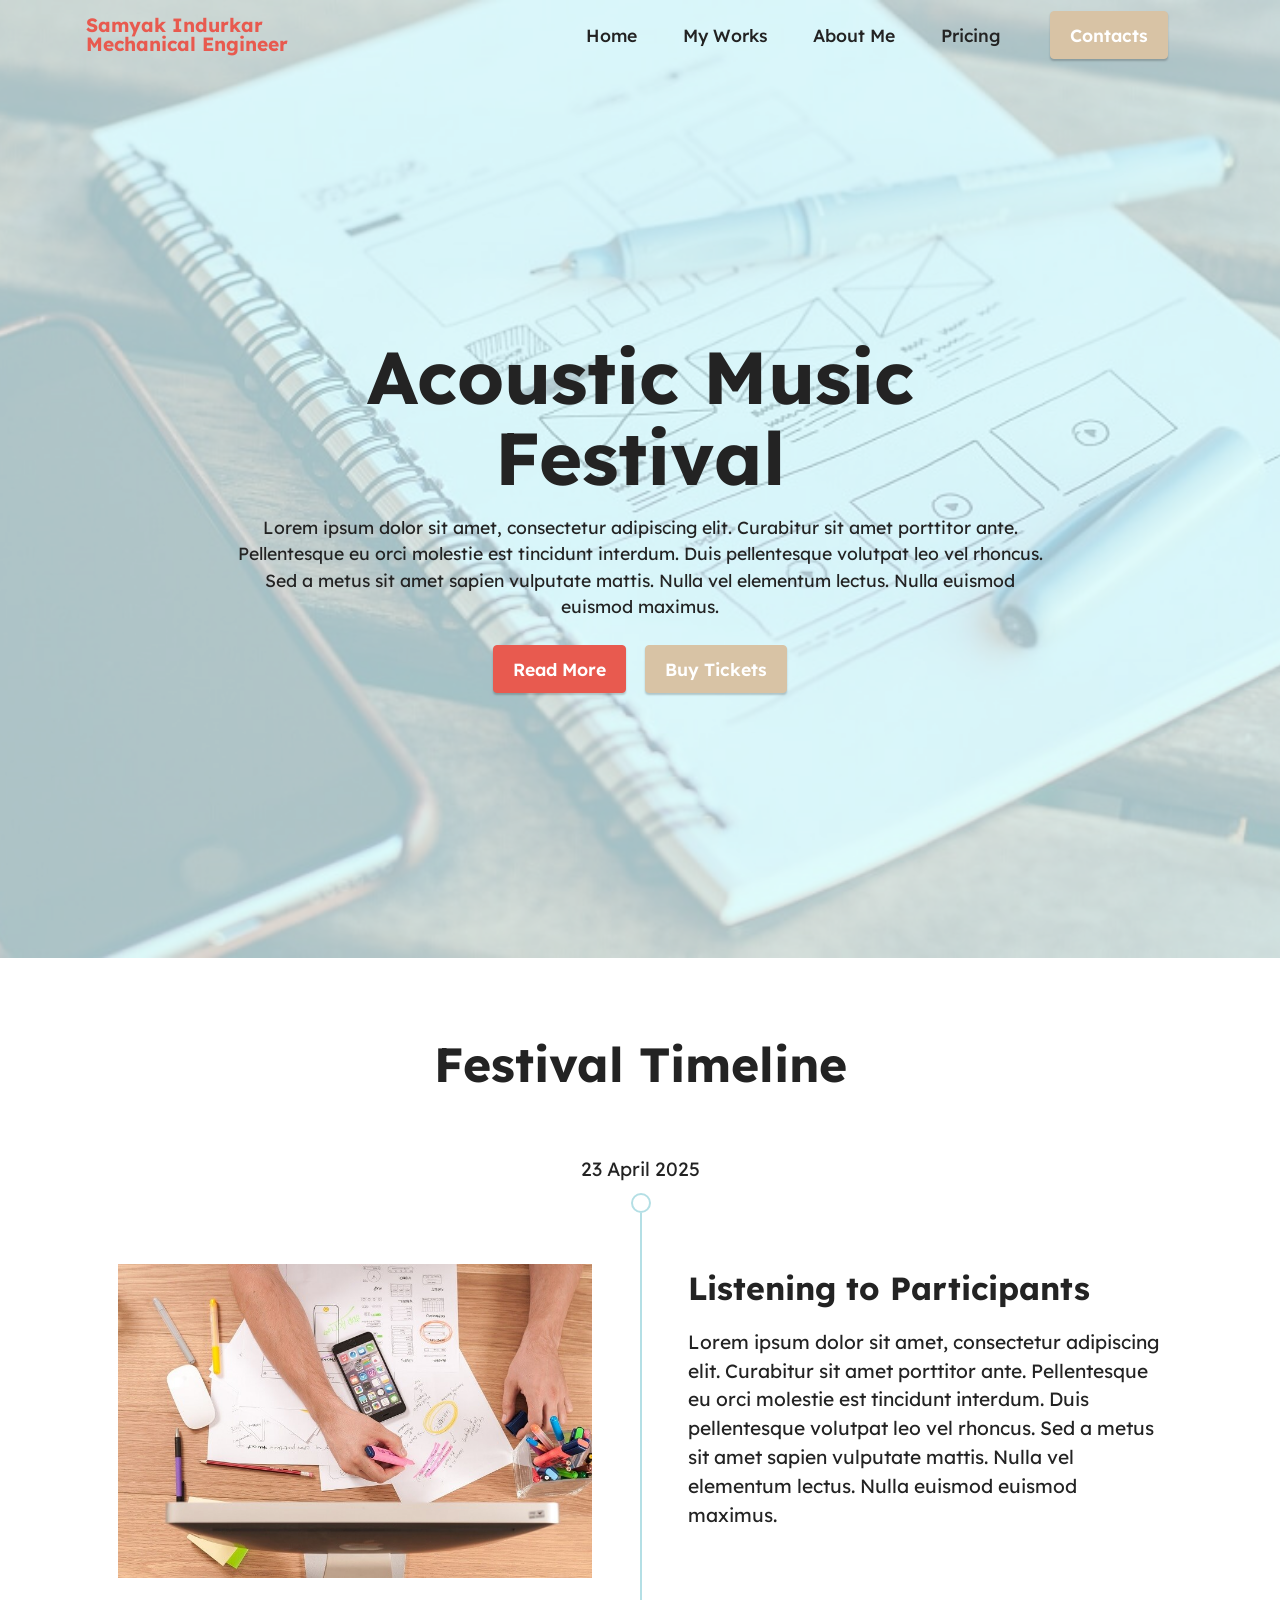
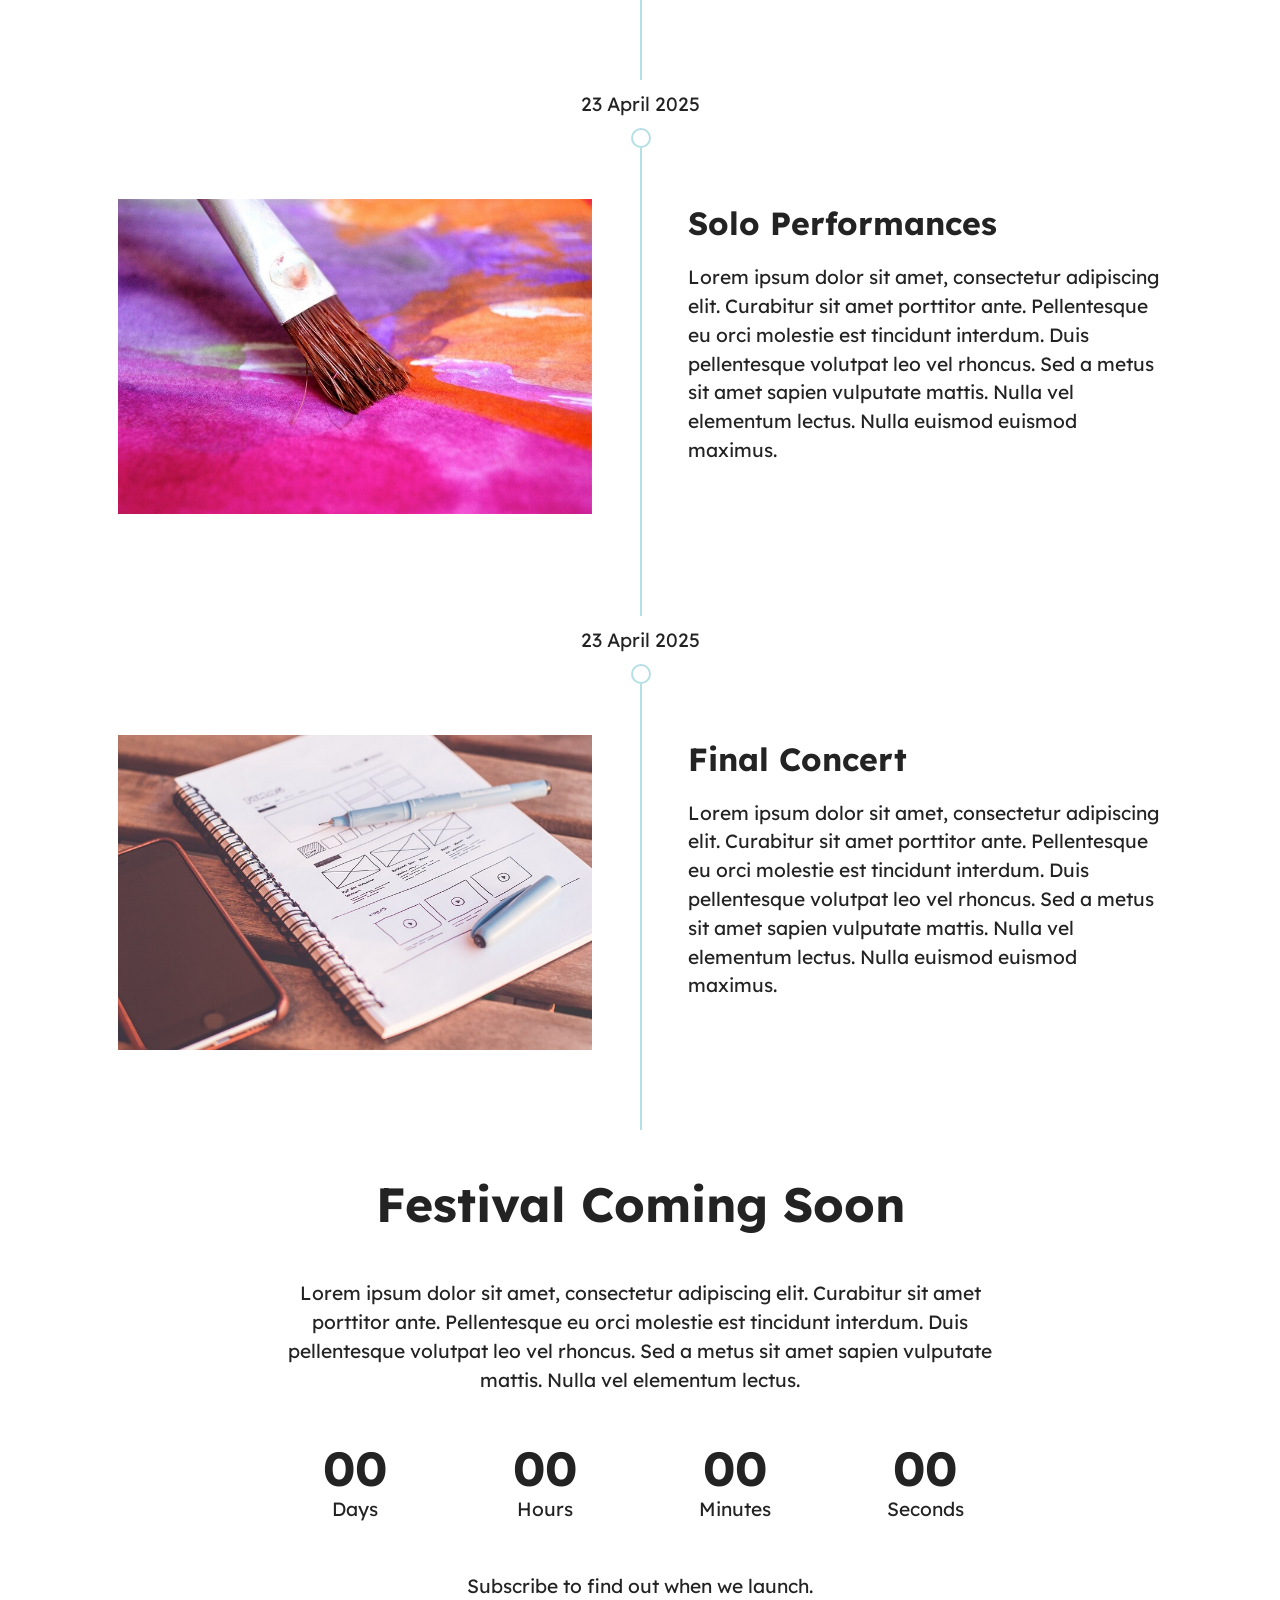
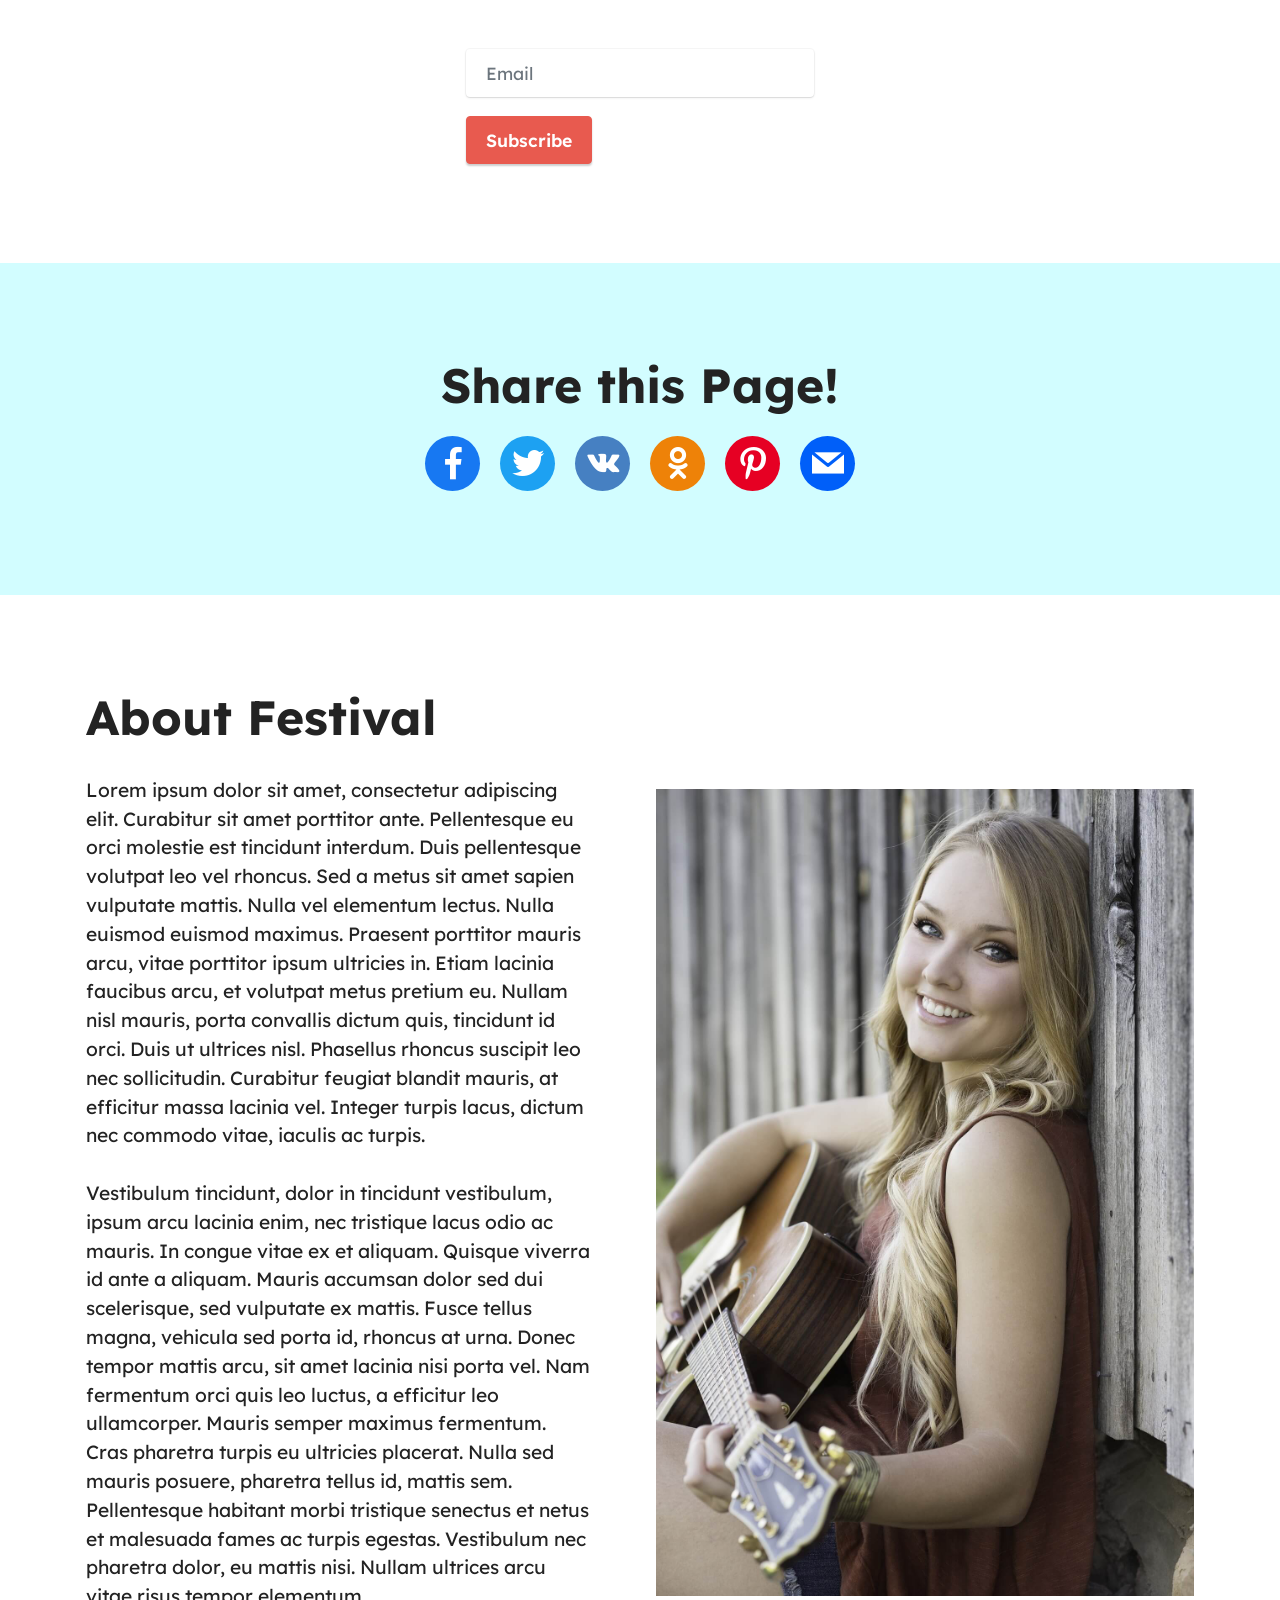
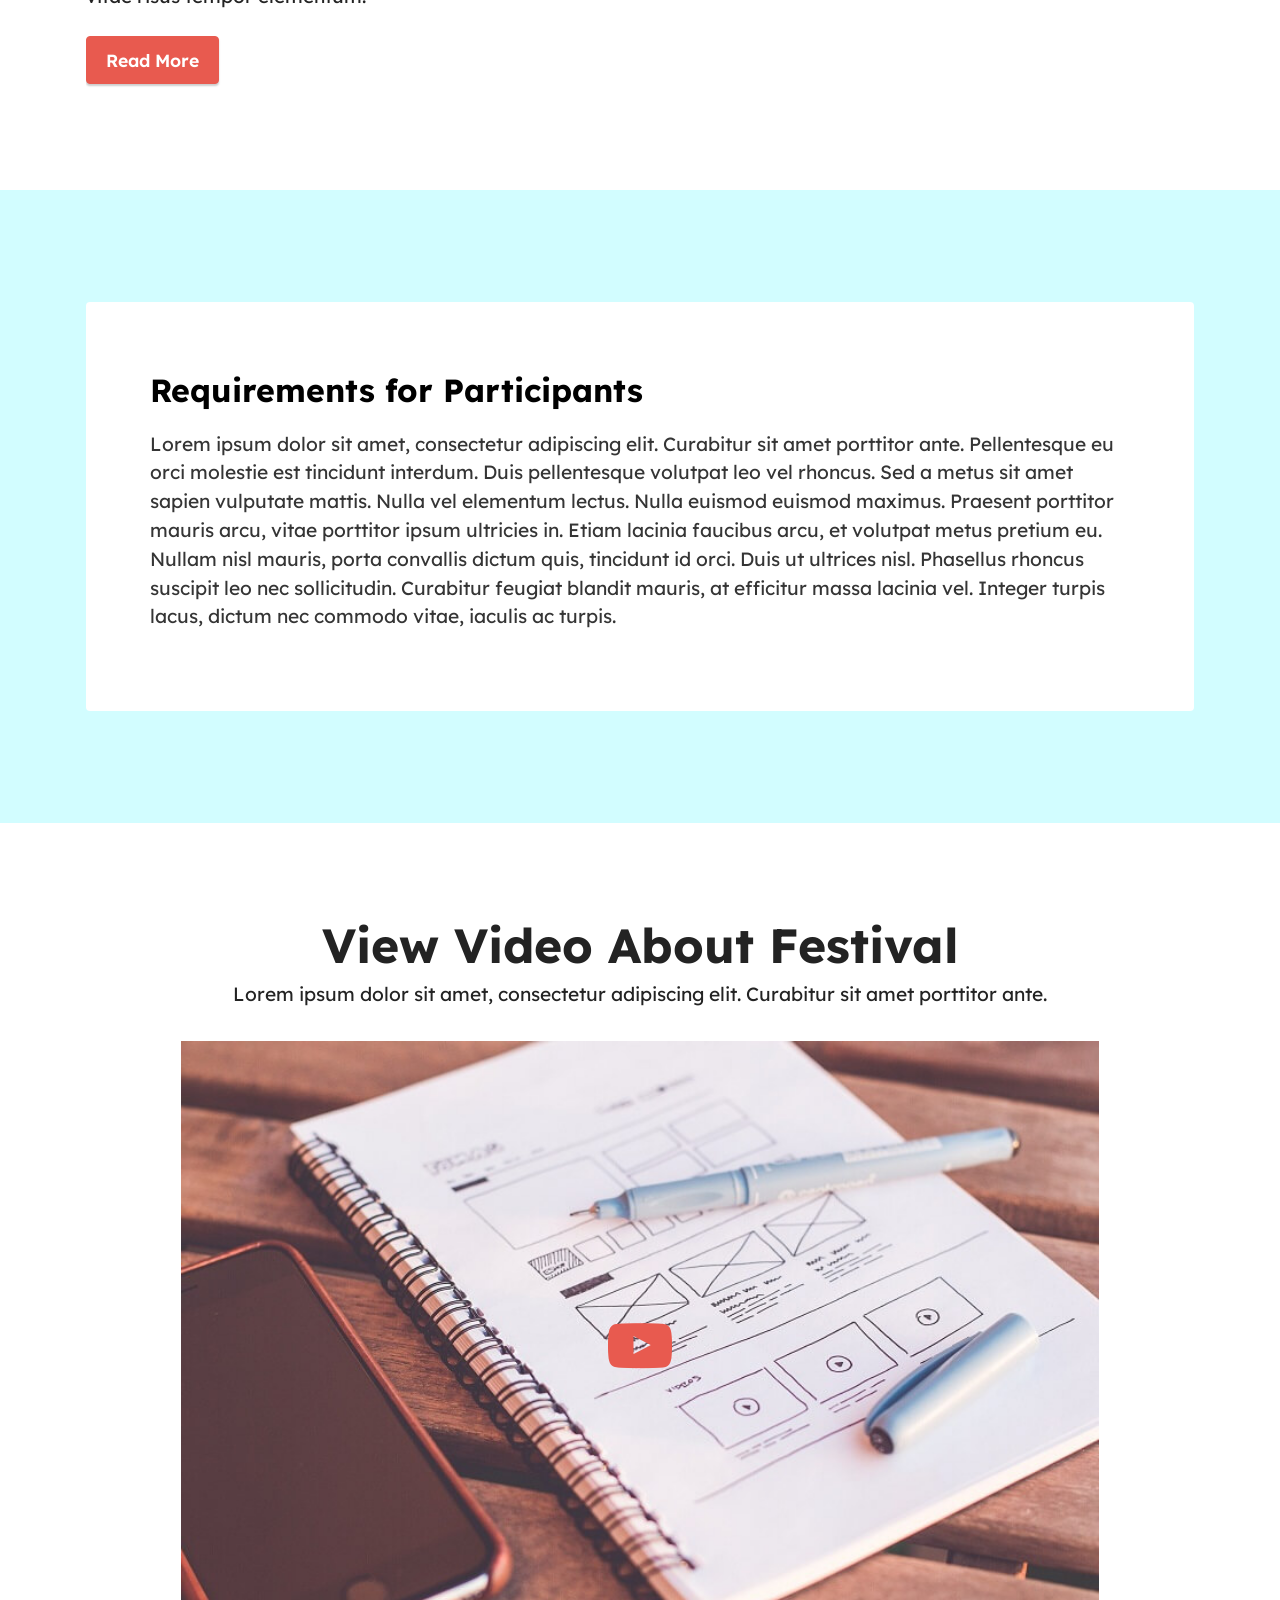
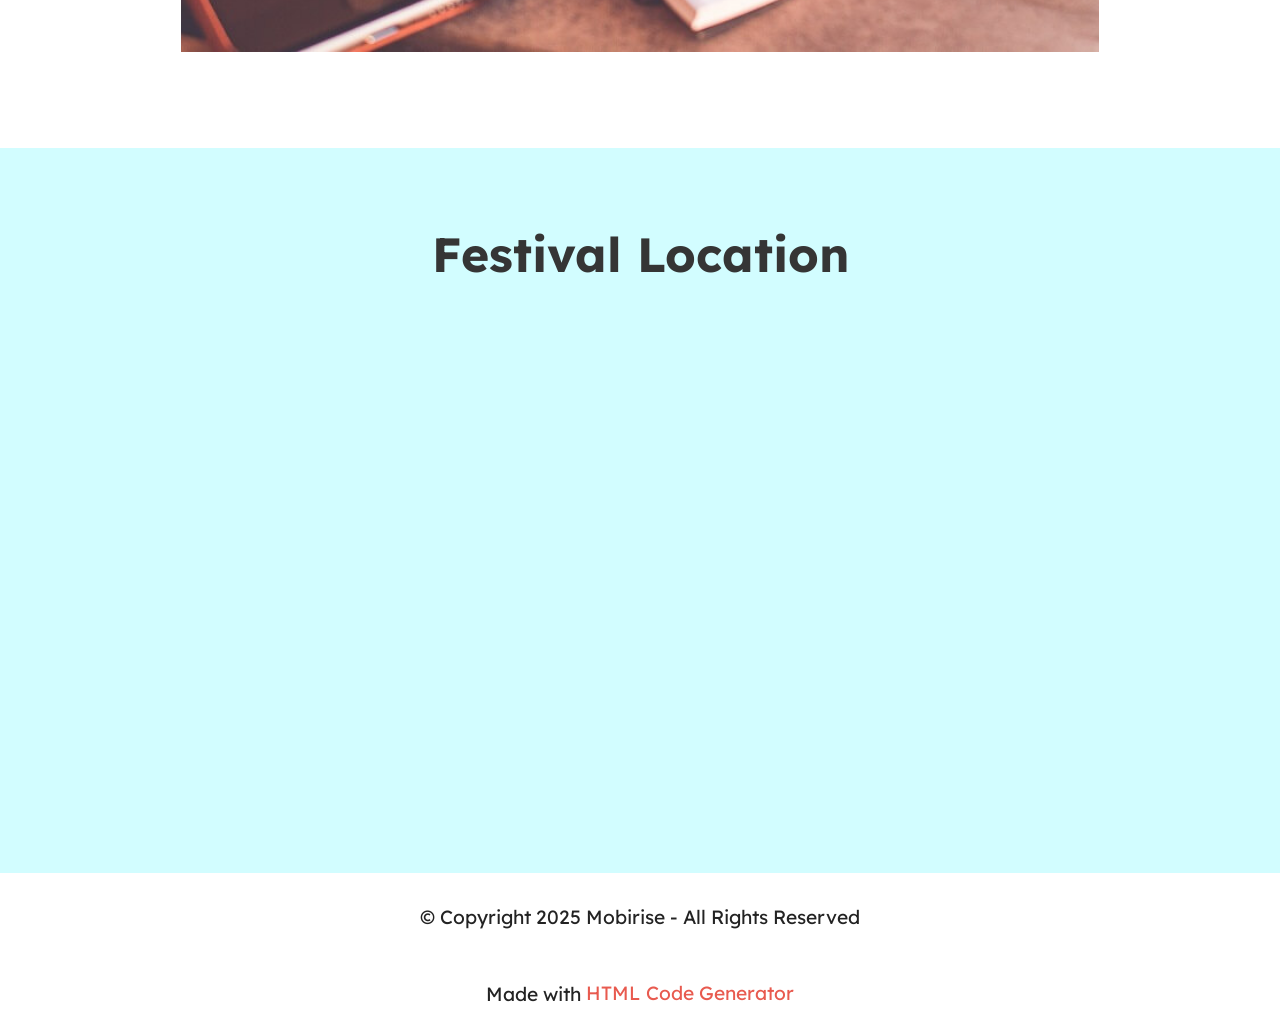
==== page1.html @ fc415b7a "1" ====
<!DOCTYPE html>
<html  >
<head>
  <!-- Site made with Mobirise Website Builder v5.8.6, https://mobirise.com -->
  <meta charset="UTF-8">
  <meta http-equiv="X-UA-Compatible" content="IE=edge">
  <meta name="generator" content="Mobirise v5.8.6, mobirise.com">
  <meta name="viewport" content="width=device-width, initial-scale=1, minimum-scale=1">
  <link rel="shortcut icon" href="assets/images/logo.png" type="image/x-icon">
  <meta name="description" content="">
  
  
  <title>testing 1</title>
  <link rel="stylesheet" href="assets/web/assets/mobirise-icons2/mobirise2.css">
  <link rel="stylesheet" href="assets/bootstrap/css/bootstrap.min.css">
  <link rel="stylesheet" href="assets/bootstrap/css/bootstrap-grid.min.css">
  <link rel="stylesheet" href="assets/bootstrap/css/bootstrap-reboot.min.css">
  <link rel="stylesheet" href="assets/dropdown/css/style.css">
  <link rel="stylesheet" href="assets/socicon/css/styles.css">
  <link rel="stylesheet" href="assets/theme/css/style.css">
  <link rel="preload" href="https://fonts.googleapis.com/css?family=Lexend:100,200,300,400,500,600,700,800,900&display=swap" as="style" onload="this.onload=null;this.rel='stylesheet'">
  <noscript><link rel="stylesheet" href="https://fonts.googleapis.com/css?family=Lexend:100,200,300,400,500,600,700,800,900&display=swap"></noscript>
  <link rel="preload" as="style" href="assets/mobirise/css/mbr-additional.css"><link rel="stylesheet" href="assets/mobirise/css/mbr-additional.css" type="text/css">

  
  
  
</head>
<body>
  
  <section data-bs-version="5.1" class="menu menu2 cid-sFHpMqcXGj" once="menu" id="menu2-2">
    
    <nav class="navbar navbar-dropdown navbar-fixed-top navbar-expand-lg">
        <div class="container">
            <div class="navbar-brand">
                
                <span class="navbar-caption-wrap"><a class="navbar-caption text-primary display-7" href="page1.html">Samyak Indurkar<br>Mechanical Engineer</a></span>
            </div>
            <button class="navbar-toggler" type="button" data-toggle="collapse" data-bs-toggle="collapse" data-target="#navbarSupportedContent" data-bs-target="#navbarSupportedContent" aria-controls="navbarNavAltMarkup" aria-expanded="false" aria-label="Toggle navigation">
                <div class="hamburger">
                    <span></span>
                    <span></span>
                    <span></span>
                    <span></span>
                </div>
            </button>
            <div class="collapse navbar-collapse" id="navbarSupportedContent">
                <ul class="navbar-nav nav-dropdown" data-app-modern-menu="true"><li class="nav-item"><a class="nav-link link text-black text-primary display-4" href="#top">Home</a></li>
                    <li class="nav-item"><a class="nav-link link text-black text-primary display-4" href="index.html#gallery5-3">My Works</a></li><li class="nav-item"><a class="nav-link link text-black text-primary display-4" href="index.html#image1-b">About Me</a></li>
                    <li class="nav-item"><a class="nav-link link text-black text-primary display-4" href="index.html#pricing2-c">Pricing</a>
                    </li></ul>
                
                <div class="navbar-buttons mbr-section-btn"><a class="btn btn-secondary display-4" href="index.html#form4-6">
                        Contacts</a></div>
            </div>
        </div>
    </nav>
</section>

<section data-bs-version="5.1" class="header9 cid-sFHoAfPmXB" id="header9-1">

    

    <div class="mbr-overlay" style="opacity: 0.7; background-color: rgb(210, 253, 255);"></div>

    <div class="text-center container">
        <div class="row justify-content-center">
            <div class="col-md-12 col-lg-9">
                <h1 class="mbr-section-title mbr-fonts-style mb-3 display-1"><strong>Acoustic Music Festival</strong></h1>
                <p class="mbr-text mbr-fonts-style display-4">
                    Lorem ipsum dolor sit amet, consectetur adipiscing elit. Curabitur sit amet porttitor ante. Pellentesque eu orci molestie est tincidunt interdum. Duis pellentesque volutpat leo vel rhoncus. Sed a metus sit amet sapien vulputate mattis. Nulla vel elementum lectus. Nulla euismod euismod maximus.</p>
                <div class="mbr-section-btn mt-3"><a class="btn btn-primary display-4" href="https://mobiri.se">Read More</a>
                    <a class="btn btn-secondary display-4" href="https://mobiri.se">Buy Tickets</a></div>
            </div>
        </div>
    </div>
</section>

<section data-bs-version="5.1" class="timeline3 cid-sFHr5fwP9J" id="timeline3-4">
    
    
    <div class="container">
        <div class="mbr-section-head">
            <h3 class="mbr-section-title mbr-fonts-style align-center mb-0 display-2">
                <strong>Festival Timeline</strong>
            </h3>
            
        </div>
        <div class="timelines-container mt-4">
            <div class="row timeline-element first-separline mb-5">
                <div class="timeline-date col-12">
                    <div class="timeline-date-wrapper">
                        <p class="mbr-timeline-date display-7">
                            23 April 2025</p>
                    </div>
                </div>
                <span class="iconBackground"></span>
                <div class="col-12 col-md-6">
                    <div class="image-wrapper">
                        <img src="assets/images/mbr-4.jpg" alt="Mobirise Website Builder" title="">
                    </div>
                </div>
                <div class="col-12 col-md-6">
                    <div class="timeline-text-wrapper">
                        <h4 class="mbr-timeline-title mbr-fonts-style mb-0 display-5"><strong>Listening to Participants</strong></h4>
                        <p class="mbr-text mbr-fonts-style mt-3 mb-0 display-7">
                            Lorem ipsum dolor sit amet, consectetur adipiscing elit. Curabitur sit amet porttitor ante. Pellentesque eu orci molestie est tincidunt interdum. Duis pellentesque volutpat leo vel rhoncus. Sed a metus sit amet sapien vulputate mattis. Nulla vel elementum lectus. Nulla euismod euismod maximus.
                        </p>
                    </div>
                </div>
            </div>
            <div class="row timeline-element first-separline mb-5">
                <div class="timeline-date col-12">
                    <div class="timeline-date-wrapper">
                        <p class="mbr-timeline-date display-7">
                            23 April 2025</p>
                    </div>
                </div>
                <span class="iconBackground"></span>
                <div class="col-12 col-md-6">
                    <div class="image-wrapper">
                        <img src="assets/images/mbr-6.jpg" alt="Mobirise Website Builder" title="">
                    </div>
                </div>
                <div class="col-12 col-md-6">
                    <div class="timeline-text-wrapper">
                        <h4 class="mbr-timeline-title mbr-fonts-style mb-0 display-5"><strong>Solo Performances</strong></h4>
                        <p class="mbr-text mbr-fonts-style mt-3 mb-0 display-7">
                            Lorem ipsum dolor sit amet, consectetur adipiscing elit. Curabitur sit amet porttitor ante. Pellentesque eu orci molestie est tincidunt interdum. Duis pellentesque volutpat leo vel rhoncus. Sed a metus sit amet sapien vulputate mattis. Nulla vel elementum lectus. Nulla euismod euismod maximus.
                        </p>
                    </div>
                </div>
            </div>
            <div class="row timeline-element first-separline mb-5">
                <div class="timeline-date col-12">
                    <div class="timeline-date-wrapper">
                        <p class="mbr-timeline-date display-7">
                            23 April 2025</p>
                    </div>
                </div>
                <span class="iconBackground"></span>
                <div class="col-12 col-md-6">
                    <div class="image-wrapper">
                        <img src="assets/images/mbr-3.jpg" alt="Mobirise Website Builder" title="">
                    </div>
                </div>
                <div class="col-12 col-md-6">
                    <div class="timeline-text-wrapper">
                        <h4 class="mbr-timeline-title mbr-fonts-style mb-0 display-5"><strong>Final Concert</strong></h4>
                        <p class="mbr-text mbr-fonts-style mt-3 mb-0 display-7">Lorem ipsum dolor sit amet, consectetur adipiscing elit. Curabitur sit amet porttitor ante. Pellentesque eu orci molestie est tincidunt interdum. Duis pellentesque volutpat leo vel rhoncus. Sed a metus sit amet sapien vulputate mattis. Nulla vel elementum lectus. Nulla euismod euismod maximus.<br></p>
                    </div>
                </div>
            </div>
            
            
            
            
            
            
            
            
            
        </div>
    </div>
</section>

<section data-bs-version="5.1" class="countdown1 cid-sFHtEv8xMy" id="countdown1-7">
    
    
    <div class="container">
        <div class="row justify-content-center">
            <div class="col-lg-8">
                <h3 class="mbr-section-title mb-5 align-center mbr-fonts-style display-2">
                    <strong>Festival Coming Soon</strong>
                </h3>
                <h4 class="mbr-section-subtitle mb-5 align-center mbr-fonts-style display-7">Lorem ipsum dolor sit amet, consectetur adipiscing elit. Curabitur sit amet porttitor ante. Pellentesque eu orci molestie est tincidunt interdum. Duis pellentesque volutpat leo vel rhoncus. Sed a metus sit amet sapien vulputate mattis. Nulla vel elementum lectus.</h4>
                <div class="countdown-cont align-center mb-5">
                    <div class="daysCountdown col-xs-3 col-sm-3 col-md-3" title="Days"></div>
                    <div class="hoursCountdown col-xs-3 col-sm-3 col-md-3" title="Hours"></div>
                    <div class="minutesCountdown col-xs-3 col-sm-3 col-md-3" title="Minutes"></div>
                    <div class="secondsCountdown col-xs-3 col-sm-3 col-md-3" title="Seconds"></div>
                    <div class="countdown" data-due-date="2021/01/01"></div>
                </div>
                <p class="mbr-text mb-5 align-center mbr-fonts-style display-7">
                    Subscribe to find out when we launch.
                </p>
            </div>
        </div>
        <div class="row">
            <div class="col-lg-4 mx-auto mbr-form" data-form-type="formoid">
                <form action="https://mobirise.eu/" method="POST" class="mbr-form form-with-styler" data-form-title="Form Name"><input type="hidden" name="email" data-form-email="true" value="43gFLmQv4uGflZeTEP8UOhZHfVsPZJJoz4GiZFvmh/JygclStiFr1NHnd3KDLHub8/OvCq6yVW9Sxx9lbPpYLbtqhQwFiyMSUBMEPfOlniyFnhuvZTXldeu++6utoH5X">
                    <div class="row">
                        <div hidden="hidden" data-form-alert="" class="alert alert-success col-12">Thanks for filling out the form!</div>
                        <div hidden="hidden" data-form-alert-danger="" class="alert alert-danger col-12">Oops...! some problem!</div>
                    </div>
                    <div class="dragArea row">
                        <div class="col form-group" data-for="email">
                            <input type="text" name="email" placeholder="Email" data-form-field="email" class="form-control" required="required" value="" id="email-countdown1-7">
                        </div>
                        <div class="mbr-section-btn">
                            <button type="submit" class="btn btn-primary display-4">Subscribe</button>
                        </div>
                    </div>
                </form>
            </div>
        </div>
    </div>
</section>

<section data-bs-version="5.1" class="social1 cid-sFHrCR0OHz" id="share1-5">
    
    
    

    <div class="container">
        <div class="row">
            <div class="col-12">
                <h3 class="mbr-section-title mb-3 align-center mbr-fonts-style display-2">
                    <strong>Share this Page!</strong>
                </h3>
                <div>
                    <div class="mbr-social-likes align-center">
                        <span class="btn btn-social socicon-bg-facebook facebook m-2">
                            <i class="socicon socicon-facebook"></i>
                        </span>
                        <span class="btn btn-social twitter socicon-bg-twitter m-2">
                            <i class="socicon socicon-twitter"></i>
                        </span>
                        <span class="btn btn-social vkontakte socicon-bg-vkontakte m-2">
                            <i class="socicon socicon-vkontakte"></i>
                        </span>
                        <span class="btn btn-social odnoklassniki socicon-bg-odnoklassniki m-2">
                            <i class="socicon socicon-odnoklassniki"></i>
                        </span>
                        <span class="btn btn-social pinterest socicon-bg-pinterest m-2">
                            <i class="socicon socicon-pinterest"></i>
                        </span>
                        <span class="btn btn-social mailru socicon-bg-mail m-2">
                            <i class="socicon socicon-mail"></i>
                        </span>
                    </div>
                </div>
            </div>
        </div>
    </div>
</section>

<section data-bs-version="5.1" class="features18 cid-sFHvmoQ5Jg" id="features19-e">

    

    
    <div class="container">
        <div class="row justify-content-center">
            <div class="card col-12 col-lg">
                <div class="card-wrapper">
                    <h6 class="card-title mbr-fonts-style mb-4 display-2"><strong>About Festival</strong></h6>
                    <p class="mbr-text mbr-fonts-style display-7">Lorem ipsum dolor sit amet, consectetur adipiscing elit. Curabitur sit amet porttitor ante. Pellentesque eu orci molestie est tincidunt interdum. Duis pellentesque volutpat leo vel rhoncus. Sed a metus sit amet sapien vulputate mattis. Nulla vel elementum lectus. Nulla euismod euismod maximus. Praesent porttitor mauris arcu, vitae porttitor ipsum ultricies in. Etiam lacinia faucibus arcu, et volutpat metus pretium eu. Nullam nisl mauris, porta convallis dictum quis, tincidunt id orci. Duis ut ultrices nisl. Phasellus rhoncus suscipit leo nec sollicitudin. Curabitur feugiat blandit mauris, at efficitur massa lacinia vel. Integer turpis lacus, dictum nec commodo vitae, iaculis ac turpis.
<br>
<br>Vestibulum tincidunt, dolor in tincidunt vestibulum, ipsum arcu lacinia enim, nec tristique lacus odio ac mauris. In congue vitae ex et aliquam. Quisque viverra id ante a aliquam. Mauris accumsan dolor sed dui scelerisque, sed vulputate ex mattis. Fusce tellus magna, vehicula sed porta id, rhoncus at urna. Donec tempor mattis arcu, sit amet lacinia nisi porta vel. Nam fermentum orci quis leo luctus, a efficitur leo ullamcorper. Mauris semper maximus fermentum. Cras pharetra turpis eu ultricies placerat. Nulla sed mauris posuere, pharetra tellus id, mattis sem. Pellentesque habitant morbi tristique senectus et netus et malesuada fames ac turpis egestas. Vestibulum nec pharetra dolor, eu mattis nisi. Nullam ultrices arcu vitae risus tempor elementum.</p>
                    <div class="mbr-section-btn"><a class="btn btn-primary display-4" href="https://mobiri.se">Read More</a></div>
                </div>
            </div>
            <div class="col-12 col-lg-6">
                <div class="image-wrapper">
                    <img src="assets/images/mbr.jpg" alt="Mobirise Website Builder">
                </div>
            </div>
        </div>
    </div>
</section>

<section data-bs-version="5.1" class="content15 cid-sFHuaHz0Qy" id="content15-b">

    

    
    <div class="container">
        <div class="row justify-content-center">
            <div class="card col-md-12 col-lg-12">
                <div class="card-wrapper">
                    <div class="card-box align-left">
                        <h4 class="card-title mbr-fonts-style mbr-white mb-3 display-5"><strong>Requirements for Participants</strong></h4>
                        <p class="mbr-text mbr-fonts-style display-7">Lorem ipsum dolor sit amet, consectetur adipiscing elit. Curabitur sit amet porttitor ante. Pellentesque eu orci molestie est tincidunt interdum. Duis pellentesque volutpat leo vel rhoncus. Sed a metus sit amet sapien vulputate mattis. Nulla vel elementum lectus. Nulla euismod euismod maximus. Praesent porttitor mauris arcu, vitae porttitor ipsum ultricies in. Etiam lacinia faucibus arcu, et volutpat metus pretium eu. Nullam nisl mauris, porta convallis dictum quis, tincidunt id orci. Duis ut ultrices nisl. Phasellus rhoncus suscipit leo nec sollicitudin. Curabitur feugiat blandit mauris, at efficitur massa lacinia vel. Integer turpis lacus, dictum nec commodo vitae, iaculis ac turpis.</p>
                        
                    </div>
                </div>
            </div>
        </div>
    </div>
</section>

<section data-bs-version="5.1" class="video1 cid-sFHujWGouW" id="video1-d">
    
    
    <div class="align-center container">
        <div class="mbr-section-head">
            <h4 class="mbr-section-title mbr-fonts-style mb-0 display-2">
                <strong>View Video About Festival</strong></h4>
            <h5 class="mbr-section-subtitle mbr-fonts-style mb-0 mt-2 display-7">Lorem ipsum dolor sit amet, consectetur adipiscing elit. Curabitur sit amet porttitor ante.</h5>
        </div>
        <div class="row justify-content-center mt-4">
            <div class="col-12 col-lg-10">
                <div class="box">
                    <div class="mbr-media show-modal align-center" data-modal=".modalWindow">
                        <img src="assets/images/mbr-3.jpg" alt="Mobirise Website Builder">
                        <div class="icon-wrap">
                            <a class="text-primary" href="#"><span class="mbr-iconfont socicon-youtube socicon"></span></a>
                        </div>
                    </div>
                </div>
            </div>
        </div>
    </div>
    <div>
        <div class="modalWindow" style="display: none;">
            <div class="modalWindow-container">
                <div class="modalWindow-video-container">
                    <div class="modalWindow-video">
                        <iframe width="100%" height="100%" frameborder="0" allowfullscreen="1" data-src="https://www.youtube.com/watch?v=VA8PzkQa8d8"></iframe>
                    </div>
                    <a class="close" role="button" data-dismiss="modal" data-bs-dismiss="modal">
                        <span aria-hidden="true" class="mbr-iconfont mobi-mbri-close mobi-mbri closeModal"></span>
                        <span class="sr-only visually-hidden">Close</span>
                    </a>
                </div>
            </div>
        </div>
    </div>
</section>

<section data-bs-version="5.1" class="map1 cid-sFHu4seZjP" id="map1-a">
    
    
    <div class="container">
        <div class="mbr-section-head mb-4">
            <h3 class="mbr-section-title mbr-fonts-style align-center mb-0 display-2"><strong>Festival Location</strong></h3>
            
        </div>
        <div class="google-map"><iframe frameborder="0" style="border:0" src="https://www.google.com/maps/embed/v1/place?key=AIzaSyCZI5F_k6S1k46ujh0SNrapM89f7mJxd30&amp;q=350 5th Ave, New York, NY 10118" allowfullscreen=""></iframe></div>
    </div>
</section>

<section data-bs-version="5.1" class="footer7 cid-sFHu2wLoQp" once="footers" id="footer7-9">

    

    

    <div class="container">
        <div class="row align-center mbr-white">
            <div class="col-12">
                <p class="mbr-text mb-0 mbr-fonts-style display-7">
                    © Copyright 2025 Mobirise - All Rights Reserved
                </p>
            </div>
        </div>
    </div>
</section><section class="display-7" style="padding: 0;align-items: center;justify-content: center;flex-wrap: wrap;    align-content: center;display: flex;position: relative;height: 4rem;"><a href="https://mobiri.se/3004694" style="flex: 1 1;height: 4rem;position: absolute;width: 100%;z-index: 1;"><img alt="" style="height: 4rem;" src="[data-uri]"></a><p style="margin: 0;text-align: center;" class="display-7">Made with  &#8204;</p><a style="z-index:1" href="https://mobirise.com/builder/html-code-generator.html">HTML Code Generator</a></section><script src="assets/bootstrap/js/bootstrap.bundle.min.js"></script>  <script src="assets/smoothscroll/smooth-scroll.js"></script>  <script src="assets/ytplayer/index.js"></script>  <script src="assets/dropdown/js/navbar-dropdown.js"></script>  <script src="assets/countdown/countdown.js"></script>  <script src="assets/sociallikes/social-likes.js"></script>  <script src="assets/playervimeo/vimeo_player.js"></script>  <script src="assets/theme/js/script.js"></script>  <script src="assets/formoid/formoid.min.js"></script>  
  
  
</body>
</html>
---- assets/web/assets/mobirise-icons2/mobirise2.css ----
@font-face {
  font-family: 'Moririse2';
  font-display: swap;
  src:  url('mobirise2.eot?f2bix4');
  src:  url('mobirise2.eot?f2bix4#iefix') format('embedded-opentype'),
    url('mobirise2.ttf?f2bix4') format('truetype'),
    url('mobirise2.woff?f2bix4') format('woff'),
    url('mobirise2.svg?f2bix4#mobirise2') format('svg');
  font-weight: normal;
  font-style: normal;
}

[class^="mobi-"], [class*=" mobi-"] {
  /* use !important to prevent issues with browser extensions that change fonts */
  font-family: 'Moririse2' !important;
  speak: none;
  font-style: normal;
  font-weight: normal;
  font-variant: normal;
  text-transform: none;
  line-height: 1;

  /* Better Font Rendering =========== */
  -webkit-font-smoothing: antialiased;
  -moz-osx-font-smoothing: grayscale;
}

.mobi-mbri-add-submenu:before {
  content: "\e900";
}
.mobi-mbri-alert:before {
  content: "\e901";
}
.mobi-mbri-align-center:before {
  content: "\e902";
}
.mobi-mbri-align-justify:before {
  content: "\e903";
}
.mobi-mbri-align-left:before {
  content: "\e904";
}
.mobi-mbri-align-right:before {
  content: "\e905";
}
.mobi-mbri-android:before {
  content: "\e906";
}
.mobi-mbri-apple:before {
  content: "\e907";
}
.mobi-mbri-arrow-down:before {
  content: "\e908";
}
.mobi-mbri-arrow-next:before {
  content: "\e909";
}
.mobi-mbri-arrow-prev:before {
  content: "\e90a";
}
.mobi-mbri-arrow-up:before {
  content: "\e90b";
}
.mobi-mbri-bold:before {
  content: "\e90c";
}
.mobi-mbri-bookmark:before {
  content: "\e90d";
}
.mobi-mbri-bootstrap:before {
  content: "\e90e";
}
.mobi-mbri-briefcase:before {
  content: "\e90f";
}
.mobi-mbri-browse:before {
  content: "\e910";
}
.mobi-mbri-bulleted-list:before {
  content: "\e911";
}
.mobi-mbri-calendar:before {
  content: "\e912";
}
.mobi-mbri-camera:before {
  content: "\e913";
}
.mobi-mbri-cart-add:before {
  content: "\e914";
}
.mobi-mbri-cart-full:before {
  content: "\e915";
}
.mobi-mbri-cash:before {
  content: "\e916";
}
.mobi-mbri-change-style:before {
  content: "\e917";
}
.mobi-mbri-chat:before {
  content: "\e918";
}
.mobi-mbri-clock:before {
  content: "\e919";
}
.mobi-mbri-close:before {
  content: "\e91a";
}
.mobi-mbri-cloud:before {
  content: "\e91b";
}
.mobi-mbri-code:before {
  content: "\e91c";
}
.mobi-mbri-contact-form:before {
  content: "\e91d";
}
.mobi-mbri-credit-card:before {
  content: "\e91e";
}
.mobi-mbri-cursor-click:before {
  content: "\e91f";
}
.mobi-mbri-cust-feedback:before {
  content: "\e920";
}
.mobi-mbri-database:before {
  content: "\e921";
}
.mobi-mbri-delivery:before {
  content: "\e922";
}
.mobi-mbri-desktop:before {
  content: "\e923";
}
.mobi-mbri-devices:before {
  content: "\e924";
}
.mobi-mbri-down:before {
  content: "\e925";
}
.mobi-mbri-download-2:before {
  content: "\e926";
}
.mobi-mbri-download:before {
  content: "\e927";
}
.mobi-mbri-drag-n-drop-2:before {
  content: "\e928";
}
.mobi-mbri-drag-n-drop:before {
  content: "\e929";
}
.mobi-mbri-edit-2:before {
  content: "\e92a";
}
.mobi-mbri-edit:before {
  content: "\e92b";
}
.mobi-mbri-error:before {
  content: "\e92c";
}
.mobi-mbri-extension:before {
  content: "\e92d";
}
.mobi-mbri-features:before {
  content: "\e92e";
}
.mobi-mbri-file:before {
  content: "\e92f";
}
.mobi-mbri-flag:before {
  content: "\e930";
}
.mobi-mbri-folder:before {
  content: "\e931";
}
.mobi-mbri-gift:before {
  content: "\e932";
}
.mobi-mbri-github:before {
  content: "\e933";
}
.mobi-mbri-globe-2:before {
  content: "\e934";
}
.mobi-mbri-globe:before {
  content: "\e935";
}
.mobi-mbri-growing-chart:before {
  content: "\e936";
}
.mobi-mbri-hearth:before {
  content: "\e937";
}
.mobi-mbri-help:before {
  content: "\e938";
}
.mobi-mbri-home:before {
  content: "\e939";
}
.mobi-mbri-hot-cup:before {
  content: "\e93a";
}
.mobi-mbri-idea:before {
  content: "\e93b";
}
.mobi-mbri-image-gallery:before {
  content: "\e93c";
}
.mobi-mbri-image-slider:before {
  content: "\e93d";
}
.mobi-mbri-info:before {
  content: "\e93e";
}
.mobi-mbri-italic:before {
  content: "\e93f";
}
.mobi-mbri-key:before {
  content: "\e940";
}
.mobi-mbri-laptop:before {
  content: "\e941";
}
.mobi-mbri-layers:before {
  content: "\e942";
}
.mobi-mbri-left-right:before {
  content: "\e943";
}
.mobi-mbri-left:before {
  content: "\e944";
}
.mobi-mbri-letter:before {
  content: "\e945";
}
.mobi-mbri-like:before {
  content: "\e946";
}
.mobi-mbri-link:before {
  content: "\e947";
}
.mobi-mbri-lock:before {
  content: "\e948";
}
.mobi-mbri-login:before {
  content: "\e949";
}
.mobi-mbri-logout:before {
  content: "\e94a";
}
.mobi-mbri-magic-stick:before {
  content: "\e94b";
}
.mobi-mbri-map-pin:before {
  content: "\e94c";
}
.mobi-mbri-menu:before {
  content: "\e94d";
}
.mobi-mbri-mobile-2:before {
  content: "\e94e";
}
.mobi-mbri-mobile-horizontal:before {
  content: "\e94f";
}
.mobi-mbri-mobile:before {
  content: "\e950";
}
.mobi-mbri-mobirise:before {
  content: "\e951";
}
.mobi-mbri-more-horizontal:before {
  content: "\e952";
}
.mobi-mbri-more-vertical:before {
  content: "\e953";
}
.mobi-mbri-music:before {
  content: "\e954";
}
.mobi-mbri-new-file:before {
  content: "\e955";
}
.mobi-mbri-numbered-list:before {
  content: "\e956";
}
.mobi-mbri-opened-folder:before {
  content: "\e957";
}
.mobi-mbri-pages:before {
  content: "\e958";
}
.mobi-mbri-paper-plane:before {
  content: "\e959";
}
.mobi-mbri-paperclip:before {
  content: "\e95a";
}
.mobi-mbri-phone:before {
  content: "\e95b";
}
.mobi-mbri-photo:before {
  content: "\e95c";
}
.mobi-mbri-photos:before {
  content: "\e95d";
}
.mobi-mbri-pin:before {
  content: "\e95e";
}
.mobi-mbri-play:before {
  content: "\e95f";
}
.mobi-mbri-plus:before {
  content: "\e960";
}
.mobi-mbri-preview:before {
  content: "\e961";
}
.mobi-mbri-print:before {
  content: "\e962";
}
.mobi-mbri-protect:before {
  content: "\e963";
}
.mobi-mbri-question:before {
  content: "\e964";
}
.mobi-mbri-quote-left:before {
  content: "\e965";
}
.mobi-mbri-quote-right:before {
  content: "\e966";
}
.mobi-mbri-redo:before {
  content: "\e967";
}
.mobi-mbri-refresh:before {
  content: "\e968";
}
.mobi-mbri-responsive-2:before {
  content: "\e969";
}
.mobi-mbri-responsive:before {
  content: "\e96a";
}
.mobi-mbri-right:before {
  content: "\e96b";
}
.mobi-mbri-rocket:before {
  content: "\e96c";
}
.mobi-mbri-sad-face:before {
  content: "\e96d";
}
.mobi-mbri-sale:before {
  content: "\e96e";
}
.mobi-mbri-save:before {
  content: "\e96f";
}
.mobi-mbri-search:before {
  content: "\e970";
}
.mobi-mbri-setting-2:before {
  content: "\e971";
}
.mobi-mbri-setting-3:before {
  content: "\e972";
}
.mobi-mbri-setting:before {
  content: "\e973";
}
.mobi-mbri-share:before {
  content: "\e974";
}
.mobi-mbri-shopping-bag:before {
  content: "\e975";
}
.mobi-mbri-shopping-basket:before {
  content: "\e976";
}
.mobi-mbri-shopping-cart:before {
  content: "\e977";
}
.mobi-mbri-sites:before {
  content: "\e978";
}
.mobi-mbri-smile-face:before {
  content: "\e979";
}
.mobi-mbri-speed:before {
  content: "\e97a";
}
.mobi-mbri-star:before {
  content: "\e97b";
}
.mobi-mbri-success:before {
  content: "\e97c";
}
.mobi-mbri-sun:before {
  content: "\e97d";
}
.mobi-mbri-sun2:before {
  content: "\e97e";
}
.mobi-mbri-tablet-vertical:before {
  content: "\e97f";
}
.mobi-mbri-tablet:before {
  content: "\e980";
}
.mobi-mbri-target:before {
  content: "\e981";
}
.mobi-mbri-timer:before {
  content: "\e982";
}
.mobi-mbri-to-ftp:before {
  content: "\e983";
}
.mobi-mbri-to-local-drive:before {
  content: "\e984";
}
.mobi-mbri-touch-swipe:before {
  content: "\e985";
}
.mobi-mbri-touch:before {
  content: "\e986";
}
.mobi-mbri-trash:before {
  content: "\e987";
}
.mobi-mbri-underline:before {
  content: "\e988";
}
.mobi-mbri-undo:before {
  content: "\e989";
}
.mobi-mbri-unlink:before {
  content: "\e98a";
}
.mobi-mbri-unlock:before {
  content: "\e98b";
}
.mobi-mbri-up-down:before {
  content: "\e98c";
}
.mobi-mbri-up:before {
  content: "\e98d";
}
.mobi-mbri-update:before {
  content: "\e98e";
}
.mobi-mbri-upload-2:before {
  content: "\e98f";
}
.mobi-mbri-upload:before {
  content: "\e990";
}
.mobi-mbri-user-2:before {
  content: "\e991";
}
.mobi-mbri-user:before {
  content: "\e992";
}
.mobi-mbri-users:before {
  content: "\e993";
}
.mobi-mbri-video-play:before {
  content: "\e994";
}
.mobi-mbri-video:before {
  content: "\e995";
}
.mobi-mbri-watch:before {
  content: "\e996";
}
.mobi-mbri-website-theme-2:before {
  content: "\e997";
}
.mobi-mbri-website-theme:before {
  content: "\e998";
}
.mobi-mbri-wifi:before {
  content: "\e999";
}
.mobi-mbri-windows:before {
  content: "\e99a";
}
.mobi-mbri-zoom-in:before {
  content: "\e99b";
}
.mobi-mbri-zoom-out:before {
  content: "\e99c";
}
---- assets/dropdown/css/style.css ----
.navbar-dropdown {
  left: 0;
  padding: 0;
  position: absolute;
  right: 0;
  top: 0;
  transition: all 0.45s ease;
  z-index: 1030;
  background: #282828; }
  .navbar-dropdown .navbar-logo {
    margin-right: 0.8rem;
    transition: margin 0.3s ease-in-out;
    vertical-align: middle; }
    .navbar-dropdown .navbar-logo img {
      height: 3.125rem;
      transition: all 0.3s ease-in-out; }
    .navbar-dropdown .navbar-logo.mbr-iconfont {
      font-size: 3.125rem;
      line-height: 3.125rem; }
  .navbar-dropdown .navbar-caption {
    font-weight: 700;
    white-space: normal;
    vertical-align: -4px;
    line-height: 3.125rem !important; }
    .navbar-dropdown .navbar-caption, .navbar-dropdown .navbar-caption:hover {
      color: inherit;
      text-decoration: none; }
  .navbar-dropdown .mbr-iconfont + .navbar-caption {
    vertical-align: -1px; }
  .navbar-dropdown.navbar-fixed-top {
    position: fixed; }
  .navbar-dropdown .navbar-brand span {
    vertical-align: -4px; }
  .navbar-dropdown.bg-color.transparent {
    background: none; }
  .navbar-dropdown.navbar-short .navbar-brand {
    padding: 0.625rem 0; }
    .navbar-dropdown.navbar-short .navbar-brand span {
      vertical-align: -1px; }
  .navbar-dropdown.navbar-short .navbar-caption {
    line-height: 2.375rem !important;
    vertical-align: -2px; }
  .navbar-dropdown.navbar-short .navbar-logo {
    margin-right: 0.5rem; }
    .navbar-dropdown.navbar-short .navbar-logo img {
      height: 2.375rem; }
    .navbar-dropdown.navbar-short .navbar-logo.mbr-iconfont {
      font-size: 2.375rem;
      line-height: 2.375rem; }
  .navbar-dropdown.navbar-short .mbr-table-cell {
    height: 3.625rem; }
  .navbar-dropdown .navbar-close {
    left: 0.6875rem;
    position: fixed;
    top: 0.75rem;
    z-index: 1000; }
  .navbar-dropdown .hamburger-icon {
    content: "";
    display: inline-block;
    vertical-align: middle;
    width: 16px;
    -webkit-box-shadow: 0 -6px 0 1px #282828,0 0 0 1px #282828,0 6px 0 1px #282828;
    -moz-box-shadow: 0 -6px 0 1px #282828,0 0 0 1px #282828,0 6px 0 1px #282828;
    box-shadow: 0 -6px 0 1px #282828,0 0 0 1px #282828,0 6px 0 1px #282828; }

.dropdown-menu .dropdown-toggle[data-toggle="dropdown-submenu"]::after {
  border-bottom: 0.35em solid transparent;
  border-left: 0.35em solid;
  border-right: 0;
  border-top: 0.35em solid transparent;
  margin-left: 0.3rem; }

.dropdown-menu .dropdown-item:focus {
  outline: 0; }

.nav-dropdown {
  font-size: 0.75rem;
  font-weight: 500;
  height: auto !important; }
  .nav-dropdown .nav-btn {
    padding-left: 1rem; }
  .nav-dropdown .link {
    margin: .667em 1.667em;
    font-weight: 500;
    padding: 0;
    transition: color .2s ease-in-out; }
    .nav-dropdown .link.dropdown-toggle {
      margin-right: 2.583em; }
      .nav-dropdown .link.dropdown-toggle::after {
        margin-left: .25rem;
        border-top: 0.35em solid;
        border-right: 0.35em solid transparent;
        border-left: 0.35em solid transparent;
        border-bottom: 0; }
      .nav-dropdown .link.dropdown-toggle[aria-expanded="true"] {
        margin: 0;
        padding: 0.667em 3.263em  0.667em 1.667em; }
  .nav-dropdown .link::after,
  .nav-dropdown .dropdown-item::after {
    color: inherit; }
  .nav-dropdown .btn {
    font-size: 0.75rem;
    font-weight: 700;
    letter-spacing: 0;
    margin-bottom: 0;
    padding-left: 1.25rem;
    padding-right: 1.25rem; }
  .nav-dropdown .dropdown-menu {
    border-radius: 0;
    border: 0;
    left: 0;
    margin: 0;
    padding-bottom: 1.25rem;
    padding-top: 1.25rem;
    position: relative; }
  .nav-dropdown .dropdown-submenu {
    margin-left: 0.125rem;
    top: 0; }
  .nav-dropdown .dropdown-item {
    font-weight: 500;
    line-height: 2;
    padding: 0.3846em 4.615em 0.3846em 1.5385em;
    position: relative;
    transition: color .2s ease-in-out, background-color .2s ease-in-out; }
    .nav-dropdown .dropdown-item::after {
      margin-top: -0.3077em;
      position: absolute;
      right: 1.1538em;
      top: 50%; }
    .nav-dropdown .dropdown-item:focus, .nav-dropdown .dropdown-item:hover {
      background: none; }

@media (max-width: 767px) {
  .nav-dropdown.navbar-toggleable-sm {
    bottom: 0;
    display: none;
    left: 0;
    overflow-x: hidden;
    position: fixed;
    top: 0;
    transform: translateX(-100%);
    -ms-transform: translateX(-100%);
    -webkit-transform: translateX(-100%);
    width: 18.75rem;
    z-index: 999; } }
.nav-dropdown.navbar-toggleable-xl {
  bottom: 0;
  display: none;
  left: 0;
  overflow-x: hidden;
  position: fixed;
  top: 0;
  transform: translateX(-100%);
  -ms-transform: translateX(-100%);
  -webkit-transform: translateX(-100%);
  width: 18.75rem;
  z-index: 999; }

.nav-dropdown-sm {
  display: block !important;
  overflow-x: hidden;
  overflow: auto;
  padding-top: 3.875rem; }
  .nav-dropdown-sm::after {
    content: "";
    display: block;
    height: 3rem;
    width: 100%; }
  .nav-dropdown-sm.collapse.in ~ .navbar-close {
    display: block !important; }
  .nav-dropdown-sm.collapsing, .nav-dropdown-sm.collapse.in {
    transform: translateX(0);
    -ms-transform: translateX(0);
    -webkit-transform: translateX(0);
    transition: all 0.25s ease-out;
    -webkit-transition: all 0.25s ease-out;
    background: #282828; }
  .nav-dropdown-sm.collapsing[aria-expanded="false"] {
    transform: translateX(-100%);
    -ms-transform: translateX(-100%);
    -webkit-transform: translateX(-100%); }
  .nav-dropdown-sm .nav-item {
    display: block;
    margin-left: 0 !important;
    padding-left: 0; }
  .nav-dropdown-sm .link,
  .nav-dropdown-sm .dropdown-item {
    border-top: 1px dotted rgba(255, 255, 255, 0.1);
    font-size: 0.8125rem;
    line-height: 1.6;
    margin: 0 !important;
    padding: 0.875rem 2.4rem 0.875rem 1.5625rem !important;
    position: relative;
    white-space: normal; }
    .nav-dropdown-sm .link:focus, .nav-dropdown-sm .link:hover,
    .nav-dropdown-sm .dropdown-item:focus,
    .nav-dropdown-sm .dropdown-item:hover {
      background: rgba(0, 0, 0, 0.2) !important;
      color: #c0a375; }
  .nav-dropdown-sm .nav-btn {
    position: relative;
    padding: 1.5625rem 1.5625rem 0 1.5625rem; }
    .nav-dropdown-sm .nav-btn::before {
      border-top: 1px dotted rgba(255, 255, 255, 0.1);
      content: "";
      left: 0;
      position: absolute;
      top: 0;
      width: 100%; }
    .nav-dropdown-sm .nav-btn + .nav-btn {
      padding-top: 0.625rem; }
      .nav-dropdown-sm .nav-btn + .nav-btn::before {
        display: none; }
  .nav-dropdown-sm .btn {
    padding: 0.625rem 0; }
  .nav-dropdown-sm .dropdown-toggle[data-toggle="dropdown-submenu"]::after {
    margin-left: .25rem;
    border-top: 0.35em solid;
    border-right: 0.35em solid transparent;
    border-left: 0.35em solid transparent;
    border-bottom: 0; }
  .nav-dropdown-sm .dropdown-toggle[data-toggle="dropdown-submenu"][aria-expanded="true"]::after {
    border-top: 0;
    border-right: 0.35em solid transparent;
    border-left: 0.35em solid transparent;
    border-bottom: 0.35em solid; }
  .nav-dropdown-sm .dropdown-menu {
    margin: 0;
    padding: 0;
    position: relative;
    top: 0;
    left: 0;
    width: 100%;
    border: 0;
    float: none;
    border-radius: 0;
    background: none; }
  .nav-dropdown-sm .dropdown-submenu {
    left: 100%;
    margin-left: 0.125rem;
    margin-top: -1.25rem;
    top: 0; }

.navbar-toggleable-sm .nav-dropdown .dropdown-menu {
  position: absolute; }

.navbar-toggleable-sm .nav-dropdown .dropdown-submenu {
  left: 100%;
  margin-left: 0.125rem;
  margin-top: -1.25rem;
  top: 0; }

.navbar-toggleable-sm.opened .nav-dropdown .dropdown-menu {
  position: relative; }

.navbar-toggleable-sm.opened .nav-dropdown .dropdown-submenu {
  left: 0;
  margin-left: 00rem;
  margin-top: 0rem;
  top: 0; }

.is-builder .nav-dropdown.collapsing {
  transition: none !important; }
---- assets/socicon/css/styles.css ----
@charset "UTF-8";

@font-face {
  font-family: 'Socicon';
  src:  url('../fonts/socicon.eot');
  src:  url('../fonts/socicon.eot?#iefix') format('embedded-opentype'),
    url('../fonts/socicon.woff2') format('woff2'),
    url('../fonts/socicon.ttf') format('truetype'),
    url('../fonts/socicon.woff') format('woff'),
    url('../fonts/socicon.svg#socicon') format('svg');
  font-weight: normal;
  font-style: normal;
  font-display: swap;
}

[data-icon]:before {
  font-family: "socicon" !important;
  content: attr(data-icon);
  font-style: normal !important;
  font-weight: normal !important;
  font-variant: normal !important;
  text-transform: none !important;
  speak: none;
  line-height: 1;
  -webkit-font-smoothing: antialiased;
  -moz-osx-font-smoothing: grayscale;
}

[class^="socicon-"], [class*=" socicon-"] {
  /* use !important to prevent issues with browser extensions that change fonts */
  font-family: 'Socicon' !important;
  speak: none;
  font-style: normal;
  font-weight: normal;
  font-variant: normal;
  text-transform: none;
  line-height: 1;

  /* Better Font Rendering =========== */
  -webkit-font-smoothing: antialiased;
  -moz-osx-font-smoothing: grayscale;
}

.socicon-eitaa:before {
  content: "\e97c";
}
.socicon-soroush:before {
  content: "\e97d";
}
.socicon-bale:before {
  content: "\e97e";
}
.socicon-zazzle:before {
  content: "\e97b";
}
.socicon-society6:before {
  content: "\e97a";
}
.socicon-redbubble:before {
  content: "\e979";
}
.socicon-avvo:before {
  content: "\e978";
}
.socicon-stitcher:before {
  content: "\e977";
}
.socicon-googlehangouts:before {
  content: "\e974";
}
.socicon-dlive:before {
  content: "\e975";
}
.socicon-vsco:before {
  content: "\e976";
}
.socicon-flipboard:before {
  content: "\e973";
}
.socicon-ubuntu:before {
  content: "\e958";
}
.socicon-artstation:before {
  content: "\e959";
}
.socicon-invision:before {
  content: "\e95a";
}
.socicon-torial:before {
  content: "\e95b";
}
.socicon-collectorz:before {
  content: "\e95c";
}
.socicon-seenthis:before {
  content: "\e95d";
}
.socicon-googleplaymusic:before {
  content: "\e95e";
}
.socicon-debian:before {
  content: "\e95f";
}
.socicon-filmfreeway:before {
  content: "\e960";
}
.socicon-gnome:before {
  content: "\e961";
}
.socicon-itchio:before {
  content: "\e962";
}
.socicon-jamendo:before {
  content: "\e963";
}
.socicon-mix:before {
  content: "\e964";
}
.socicon-sharepoint:before {
  content: "\e965";
}
.socicon-tinder:before {
  content: "\e966";
}
.socicon-windguru:before {
  content: "\e967";
}
.socicon-cdbaby:before {
  content: "\e968";
}
.socicon-elementaryos:before {
  content: "\e969";
}
.socicon-stage32:before {
  content: "\e96a";
}
.socicon-tiktok:before {
  content: "\e96b";
}
.socicon-gitter:before {
  content: "\e96c";
}
.socicon-letterboxd:before {
  content: "\e96d";
}
.socicon-threema:before {
  content: "\e96e";
}
.socicon-splice:before {
  content: "\e96f";
}
.socicon-metapop:before {
  content: "\e970";
}
.socicon-naver:before {
  content: "\e971";
}
.socicon-remote:before {
  content: "\e972";
}
.socicon-internet:before {
  content: "\e957";
}
.socicon-moddb:before {
  content: "\e94b";
}
.socicon-indiedb:before {
  content: "\e94c";
}
.socicon-traxsource:before {
  content: "\e94d";
}
.socicon-gamefor:before {
  content: "\e94e";
}
.socicon-pixiv:before {
  content: "\e94f";
}
.socicon-myanimelist:before {
  content: "\e950";
}
.socicon-blackberry:before {
  content: "\e951";
}
.socicon-wickr:before {
  content: "\e952";
}
.socicon-spip:before {
  content: "\e953";
}
.socicon-napster:before {
  content: "\e954";
}
.socicon-beatport:before {
  content: "\e955";
}
.socicon-hackerone:before {
  content: "\e956";
}
.socicon-hackernews:before {
  content: "\e946";
}
.socicon-smashwords:before {
  content: "\e947";
}
.socicon-kobo:before {
  content: "\e948";
}
.socicon-bookbub:before {
  content: "\e949";
}
.socicon-mailru:before {
  content: "\e94a";
}
.socicon-gitlab:before {
  content: "\e945";
}
.socicon-instructables:before {
  content: "\e944";
}
.socicon-portfolio:before {
  content: "\e943";
}
.socicon-codered:before {
  content: "\e940";
}
.socicon-origin:before {
  content: "\e941";
}
.socicon-nextdoor:before {
  content: "\e942";
}
.socicon-udemy:before {
  content: "\e93f";
}
.socicon-livemaster:before {
  content: "\e93e";
}
.socicon-crunchbase:before {
  content: "\e93b";
}
.socicon-homefy:before {
  content: "\e93c";
}
.socicon-calendly:before {
  content: "\e93d";
}
.socicon-realtor:before {
  content: "\e90f";
}
.socicon-tidal:before {
  content: "\e910";
}
.socicon-qobuz:before {
  content: "\e911";
}
.socicon-natgeo:before {
  content: "\e912";
}
.socicon-mastodon:before {
  content: "\e913";
}
.socicon-unsplash:before {
  content: "\e914";
}
.socicon-homeadvisor:before {
  content: "\e915";
}
.socicon-angieslist:before {
  content: "\e916";
}
.socicon-codepen:before {
  content: "\e917";
}
.socicon-slack:before {
  content: "\e918";
}
.socicon-openaigym:before {
  content: "\e919";
}
.socicon-logmein:before {
  content: "\e91a";
}
.socicon-fiverr:before {
  content: "\e91b";
}
.socicon-gotomeeting:before {
  content: "\e91c";
}
.socicon-aliexpress:before {
  content: "\e91d";
}
.socicon-guru:before {
  content: "\e91e";
}
.socicon-appstore:before {
  content: "\e91f";
}
.socicon-homes:before {
  content: "\e920";
}
.socicon-zoom:before {
  content: "\e921";
}
.socicon-alibaba:before {
  content: "\e922";
}
.socicon-craigslist:before {
  content: "\e923";
}
.socicon-wix:before {
  content: "\e924";
}
.socicon-redfin:before {
  content: "\e925";
}
.socicon-googlecalendar:before {
  content: "\e926";
}
.socicon-shopify:before {
  content: "\e927";
}
.socicon-freelancer:before {
  content: "\e928";
}
.socicon-seedrs:before {
  content: "\e929";
}
.socicon-bing:before {
  content: "\e92a";
}
.socicon-doodle:before {
  content: "\e92b";
}
.socicon-bonanza:before {
  content: "\e92c";
}
.socicon-squarespace:before {
  content: "\e92d";
}
.socicon-toptal:before {
  content: "\e92e";
}
.socicon-gust:before {
  content: "\e92f";
}
.socicon-ask:before {
  content: "\e930";
}
.socicon-trulia:before {
  content: "\e931";
}
.socicon-loomly:before {
  content: "\e932";
}
.socicon-ghost:before {
  content: "\e933";
}
.socicon-upwork:before {
  content: "\e934";
}
.socicon-fundable:before {
  content: "\e935";
}
.socicon-booking:before {
  content: "\e936";
}
.socicon-googlemaps:before {
  content: "\e937";
}
.socicon-zillow:before {
  content: "\e938";
}
.socicon-niconico:before {
  content: "\e939";
}
.socicon-toneden:before {
  content: "\e93a";
}
.socicon-augment:before {
  content: "\e908";
}
.socicon-bitbucket:before {
  content: "\e909";
}
.socicon-fyuse:before {
  content: "\e90a";
}
.socicon-yt-gaming:before {
  content: "\e90b";
}
.socicon-sketchfab:before {
  content: "\e90c";
}
.socicon-mobcrush:before {
  content: "\e90d";
}
.socicon-microsoft:before {
  content: "\e90e";
}
.socicon-pandora:before {
  content: "\e907";
}
.socicon-messenger:before {
  content: "\e906";
}
.socicon-gamewisp:before {
  content: "\e905";
}
.socicon-bloglovin:before {
  content: "\e904";
}
.socicon-tunein:before {
  content: "\e903";
}
.socicon-gamejolt:before {
  content: "\e901";
}
.socicon-trello:before {
  content: "\e902";
}
.socicon-spreadshirt:before {
  content: "\e900";
}
.socicon-500px:before {
  content: "\e000";
}
.socicon-8tracks:before {
  content: "\e001";
}
.socicon-airbnb:before {
  content: "\e002";
}
.socicon-alliance:before {
  content: "\e003";
}
.socicon-amazon:before {
  content: "\e004";
}
.socicon-amplement:before {
  content: "\e005";
}
.socicon-android:before {
  content: "\e006";
}
.socicon-angellist:before {
  content: "\e007";
}
.socicon-apple:before {
  content: "\e008";
}
.socicon-appnet:before {
  content: "\e009";
}
.socicon-baidu:before {
  content: "\e00a";
}
.socicon-bandcamp:before {
  content: "\e00b";
}
.socicon-battlenet:before {
  content: "\e00c";
}
.socicon-mixer:before {
  content: "\e00d";
}
.socicon-bebee:before {
  content: "\e00e";
}
.socicon-bebo:before {
  content: "\e00f";
}
.socicon-behance:before {
  content: "\e010";
}
.socicon-blizzard:before {
  content: "\e011";
}
.socicon-blogger:before {
  content: "\e012";
}
.socicon-buffer:before {
  content: "\e013";
}
.socicon-chrome:before {
  content: "\e014";
}
.socicon-coderwall:before {
  content: "\e015";
}
.socicon-curse:before {
  content: "\e016";
}
.socicon-dailymotion:before {
  content: "\e017";
}
.socicon-deezer:before {
  content: "\e018";
}
.socicon-delicious:before {
  content: "\e019";
}
.socicon-deviantart:before {
  content: "\e01a";
}
.socicon-diablo:before {
  content: "\e01b";
}
.socicon-digg:before {
  content: "\e01c";
}
.socicon-discord:before {
  content: "\e01d";
}
.socicon-disqus:before {
  content: "\e01e";
}
.socicon-douban:before {
  content: "\e01f";
}
.socicon-draugiem:before {
  content: "\e020";
}
.socicon-dribbble:before {
  content: "\e021";
}
.socicon-drupal:before {
  content: "\e022";
}
.socicon-ebay:before {
  content: "\e023";
}
.socicon-ello:before {
  content: "\e024";
}
.socicon-endomodo:before {
  content: "\e025";
}
.socicon-envato:before {
  content: "\e026";
}
.socicon-etsy:before {
  content: "\e027";
}
.socicon-facebook:before {
  content: "\e028";
}
.socicon-feedburner:before {
  content: "\e029";
}
.socicon-filmweb:before {
  content: "\e02a";
}
.socicon-firefox:before {
  content: "\e02b";
}
.socicon-flattr:before {
  content: "\e02c";
}
.socicon-flickr:before {
  content: "\e02d";
}
.socicon-formulr:before {
  content: "\e02e";
}
.socicon-forrst:before {
  content: "\e02f";
}
.socicon-foursquare:before {
  content: "\e030";
}
.socicon-friendfeed:before {
  content: "\e031";
}
.socicon-github:before {
  content: "\e032";
}
.socicon-goodreads:before {
  content: "\e033";
}
.socicon-google:before {
  content: "\e034";
}
.socicon-googlescholar:before {
  content: "\e035";
}
.socicon-googlegroups:before {
  content: "\e036";
}
.socicon-googlephotos:before {
  content: "\e037";
}
.socicon-googleplus:before {
  content: "\e038";
}
.socicon-grooveshark:before {
  content: "\e039";
}
.socicon-hackerrank:before {
  content: "\e03a";
}
.socicon-hearthstone:before {
  content: "\e03b";
}
.socicon-hellocoton:before {
  content: "\e03c";
}
.socicon-heroes:before {
  content: "\e03d";
}
.socicon-smashcast:before {
  content: "\e03e";
}
.socicon-horde:before {
  content: "\e03f";
}
.socicon-houzz:before {
  content: "\e040";
}
.socicon-icq:before {
  content: "\e041";
}
.socicon-identica:before {
  content: "\e042";
}
.socicon-imdb:before {
  content: "\e043";
}
.socicon-instagram:before {
  content: "\e044";
}
.socicon-issuu:before {
  content: "\e045";
}
.socicon-istock:before {
  content: "\e046";
}
.socicon-itunes:before {
  content: "\e047";
}
.socicon-keybase:before {
  content: "\e048";
}
.socicon-lanyrd:before {
  content: "\e049";
}
.socicon-lastfm:before {
  content: "\e04a";
}
.socicon-line:before {
  content: "\e04b";
}
.socicon-linkedin:before {
  content: "\e04c";
}
.socicon-livejournal:before {
  content: "\e04d";
}
.socicon-lyft:before {
  content: "\e04e";
}
.socicon-macos:before {
  content: "\e04f";
}
.socicon-mail:before {
  content: "\e050";
}
.socicon-medium:before {
  content: "\e051";
}
.socicon-meetup:before {
  content: "\e052";
}
.socicon-mixcloud:before {
  content: "\e053";
}
.socicon-modelmayhem:before {
  content: "\e054";
}
.socicon-mumble:before {
  content: "\e055";
}
.socicon-myspace:before {
  content: "\e056";
}
.socicon-newsvine:before {
  content: "\e057";
}
.socicon-nintendo:before {
  content: "\e058";
}
.socicon-npm:before {
  content: "\e059";
}
.socicon-odnoklassniki:before {
  content: "\e05a";
}
.socicon-openid:before {
  content: "\e05b";
}
.socicon-opera:before {
  content: "\e05c";
}
.socicon-outlook:before {
  content: "\e05d";
}
.socicon-overwatch:before {
  content: "\e05e";
}
.socicon-patreon:before {
  content: "\e05f";
}
.socicon-paypal:before {
  content: "\e060";
}
.socicon-periscope:before {
  content: "\e061";
}
.socicon-persona:before {
  content: "\e062";
}
.socicon-pinterest:before {
  content: "\e063";
}
.socicon-play:before {
  content: "\e064";
}
.socicon-player:before {
  content: "\e065";
}
.socicon-playstation:before {
  content: "\e066";
}
.socicon-pocket:before {
  content: "\e067";
}
.socicon-qq:before {
  content: "\e068";
}
.socicon-quora:before {
  content: "\e069";
}
.socicon-raidcall:before {
  content: "\e06a";
}
.socicon-ravelry:before {
  content: "\e06b";
}
.socicon-reddit:before {
  content: "\e06c";
}
.socicon-renren:before {
  content: "\e06d";
}
.socicon-researchgate:before {
  content: "\e06e";
}
.socicon-residentadvisor:before {
  content: "\e06f";
}
.socicon-reverbnation:before {
  content: "\e070";
}
.socicon-rss:before {
  content: "\e071";
}
.socicon-sharethis:before {
  content: "\e072";
}
.socicon-skype:before {
  content: "\e073";
}
.socicon-slideshare:before {
  content: "\e074";
}
.socicon-smugmug:before {
  content: "\e075";
}
.socicon-snapchat:before {
  content: "\e076";
}
.socicon-songkick:before {
  content: "\e077";
}
.socicon-soundcloud:before {
  content: "\e078";
}
.socicon-spotify:before {
  content: "\e079";
}
.socicon-stackexchange:before {
  content: "\e07a";
}
.socicon-stackoverflow:before {
  content: "\e07b";
}
.socicon-starcraft:before {
  content: "\e07c";
}
.socicon-stayfriends:before {
  content: "\e07d";
}
.socicon-steam:before {
  content: "\e07e";
}
.socicon-storehouse:before {
  content: "\e07f";
}
.socicon-strava:before {
  content: "\e080";
}
.socicon-streamjar:before {
  content: "\e081";
}
.socicon-stumbleupon:before {
  content: "\e082";
}
.socicon-swarm:before {
  content: "\e083";
}
.socicon-teamspeak:before {
  content: "\e084";
}
.socicon-teamviewer:before {
  content: "\e085";
}
.socicon-technorati:before {
  content: "\e086";
}
.socicon-telegram:before {
  content: "\e087";
}
.socicon-tripadvisor:before {
  content: "\e088";
}
.socicon-tripit:before {
  content: "\e089";
}
.socicon-triplej:before {
  content: "\e08a";
}
.socicon-tumblr:before {
  content: "\e08b";
}
.socicon-twitch:before {
  content: "\e08c";
}
.socicon-twitter:before {
  content: "\e08d";
}
.socicon-uber:before {
  content: "\e08e";
}
.socicon-ventrilo:before {
  content: "\e08f";
}
.socicon-viadeo:before {
  content: "\e090";
}
.socicon-viber:before {
  content: "\e091";
}
.socicon-viewbug:before {
  content: "\e092";
}
.socicon-vimeo:before {
  content: "\e093";
}
.socicon-vine:before {
  content: "\e094";
}
.socicon-vkontakte:before {
  content: "\e095";
}
.socicon-warcraft:before {
  content: "\e096";
}
.socicon-wechat:before {
  content: "\e097";
}
.socicon-weibo:before {
  content: "\e098";
}
.socicon-whatsapp:before {
  content: "\e099";
}
.socicon-wikipedia:before {
  content: "\e09a";
}
.socicon-windows:before {
  content: "\e09b";
}
.socicon-wordpress:before {
  content: "\e09c";
}
.socicon-wykop:before {
  content: "\e09d";
}
.socicon-xbox:before {
  content: "\e09e";
}
.socicon-xing:before {
  content: "\e09f";
}
.socicon-yahoo:before {
  content: "\e0a0";
}
.socicon-yammer:before {
  content: "\e0a1";
}
.socicon-yandex:before {
  content: "\e0a2";
}
.socicon-yelp:before {
  content: "\e0a3";
}
.socicon-younow:before {
  content: "\e0a4";
}
.socicon-youtube:before {
  content: "\e0a5";
}
.socicon-zapier:before {
  content: "\e0a6";
}
.socicon-zerply:before {
  content: "\e0a7";
}
.socicon-zomato:before {
  content: "\e0a8";
}
.socicon-zynga:before {
  content: "\e0a9";
}
---- assets/theme/css/style.css ----
@charset "UTF-8";
section {
  background-color: #ffffff;
}

body {
  font-style: normal;
  line-height: 1.5;
  font-weight: 400;
  color: #232323;
  position: relative;
}

button {
  background-color: transparent;
  border-color: transparent;
}

section,
.container,
.container-fluid {
  position: relative;
  word-wrap: break-word;
}

a.mbr-iconfont:hover {
  text-decoration: none;
}

.article .lead p,
.article .lead ul,
.article .lead ol,
.article .lead pre,
.article .lead blockquote {
  margin-bottom: 0;
}

a {
  font-style: normal;
  font-weight: 400;
  cursor: pointer;
}
a, a:hover {
  text-decoration: none;
}

.mbr-section-title {
  font-style: normal;
  line-height: 1.3;
}

.mbr-section-subtitle {
  line-height: 1.3;
}

.mbr-text {
  font-style: normal;
  line-height: 1.7;
}

h1,
h2,
h3,
h4,
h5,
h6,
.display-1,
.display-2,
.display-4,
.display-5,
.display-7,
span,
p,
a {
  line-height: 1;
  word-break: break-word;
  word-wrap: break-word;
  font-weight: 400;
}

b,
strong {
  font-weight: bold;
}

input:-webkit-autofill, input:-webkit-autofill:hover, input:-webkit-autofill:focus, input:-webkit-autofill:active {
  transition-delay: 9999s;
  -webkit-transition-property: background-color, color;
  transition-property: background-color, color;
}

textarea[type=hidden] {
  display: none;
}

section {
  background-position: 50% 50%;
  background-repeat: no-repeat;
  background-size: cover;
}
section .mbr-background-video,
section .mbr-background-video-preview {
  position: absolute;
  bottom: 0;
  left: 0;
  right: 0;
  top: 0;
}

.hidden {
  visibility: hidden;
}

.mbr-z-index20 {
  z-index: 20;
}

/*! Base colors */
.mbr-white {
  color: #ffffff;
}

.mbr-black {
  color: #111111;
}

.mbr-bg-white {
  background-color: #ffffff;
}

.mbr-bg-black {
  background-color: #000000;
}

/*! Text-aligns */
.align-left {
  text-align: left;
}

.align-center {
  text-align: center;
}

.align-right {
  text-align: right;
}

/*! Font-weight  */
.mbr-light {
  font-weight: 300;
}

.mbr-regular {
  font-weight: 400;
}

.mbr-semibold {
  font-weight: 500;
}

.mbr-bold {
  font-weight: 700;
}

/*! Media  */
.media-content {
  flex-basis: 100%;
}

.media-container-row {
  display: flex;
  flex-direction: row;
  flex-wrap: wrap;
  justify-content: center;
  align-content: center;
  align-items: start;
}
.media-container-row .media-size-item {
  width: 400px;
}

.media-container-column {
  display: flex;
  flex-direction: column;
  flex-wrap: wrap;
  justify-content: center;
  align-content: center;
  align-items: stretch;
}
.media-container-column > * {
  width: 100%;
}

@media (min-width: 992px) {
  .media-container-row {
    flex-wrap: nowrap;
  }
}
figure {
  margin-bottom: 0;
  overflow: hidden;
}

figure[mbr-media-size] {
  transition: width 0.1s;
}

img,
iframe {
  display: block;
  width: 100%;
}

.card {
  background-color: transparent;
  border: none;
}

.card-box {
  width: 100%;
}

.card-img {
  text-align: center;
  flex-shrink: 0;
  -webkit-flex-shrink: 0;
}

.media {
  max-width: 100%;
  margin: 0 auto;
}

.mbr-figure {
  align-self: center;
}

.media-container > div {
  max-width: 100%;
}

.mbr-figure img,
.card-img img {
  width: 100%;
}

@media (max-width: 991px) {
  .media-size-item {
    width: auto !important;
  }

  .media {
    width: auto;
  }

  .mbr-figure {
    width: 100% !important;
  }
}
/*! Buttons */
.mbr-section-btn {
  margin-left: -0.6rem;
  margin-right: -0.6rem;
  font-size: 0;
}

.btn {
  font-weight: 600;
  border-width: 1px;
  font-style: normal;
  margin: 0.6rem 0.6rem;
  white-space: normal;
  transition: all 0.2s ease-in-out;
  display: inline-flex;
  align-items: center;
  justify-content: center;
  word-break: break-word;
}

.btn-sm {
  font-weight: 600;
  letter-spacing: 0px;
  transition: all 0.3s ease-in-out;
}

.btn-md {
  font-weight: 600;
  letter-spacing: 0px;
  transition: all 0.3s ease-in-out;
}

.btn-lg {
  font-weight: 600;
  letter-spacing: 0px;
  transition: all 0.3s ease-in-out;
}

.btn-form {
  margin: 0;
}
.btn-form:hover {
  cursor: pointer;
}

nav .mbr-section-btn {
  margin-left: 0rem;
  margin-right: 0rem;
}

/*! Btn icon margin */
.btn .mbr-iconfont,
.btn.btn-sm .mbr-iconfont {
  order: 1;
  cursor: pointer;
  margin-left: 0.5rem;
  vertical-align: sub;
}

.btn.btn-md .mbr-iconfont,
.btn.btn-md .mbr-iconfont {
  margin-left: 0.8rem;
}

.mbr-regular {
  font-weight: 400;
}

.mbr-semibold {
  font-weight: 500;
}

.mbr-bold {
  font-weight: 700;
}

[type=submit] {
  -webkit-appearance: none;
}

/*! Full-screen */
.mbr-fullscreen .mbr-overlay {
  min-height: 100vh;
}

.mbr-fullscreen {
  display: flex;
  display: -moz-flex;
  display: -ms-flex;
  display: -o-flex;
  align-items: center;
  min-height: 100vh;
  padding-top: 3rem;
  padding-bottom: 3rem;
}

/*! Map */
.map {
  height: 25rem;
  position: relative;
}
.map iframe {
  width: 100%;
  height: 100%;
}

/*! Scroll to top arrow */
.mbr-arrow-up {
  bottom: 25px;
  right: 90px;
  position: fixed;
  text-align: right;
  z-index: 5000;
  color: #ffffff;
  font-size: 22px;
}

.mbr-arrow-up a {
  background: rgba(0, 0, 0, 0.2);
  border-radius: 50%;
  color: #fff;
  display: inline-block;
  height: 60px;
  width: 60px;
  border: 2px solid #fff;
  outline-style: none !important;
  position: relative;
  text-decoration: none;
  transition: all 0.3s ease-in-out;
  cursor: pointer;
  text-align: center;
}
.mbr-arrow-up a:hover {
  background-color: rgba(0, 0, 0, 0.4);
}
.mbr-arrow-up a i {
  line-height: 60px;
}

.mbr-arrow-up-icon {
  display: block;
  color: #fff;
}

.mbr-arrow-up-icon::before {
  content: "›";
  display: inline-block;
  font-family: serif;
  font-size: 22px;
  line-height: 1;
  font-style: normal;
  position: relative;
  top: 6px;
  left: -4px;
  transform: rotate(-90deg);
}

/*! Arrow Down */
.mbr-arrow {
  position: absolute;
  bottom: 45px;
  left: 50%;
  width: 60px;
  height: 60px;
  cursor: pointer;
  background-color: rgba(80, 80, 80, 0.5);
  border-radius: 50%;
  transform: translateX(-50%);
}
@media (max-width: 767px) {
  .mbr-arrow {
    display: none;
  }
}
.mbr-arrow > a {
  display: inline-block;
  text-decoration: none;
  outline-style: none;
  -webkit-animation: arrowdown 1.7s ease-in-out infinite;
          animation: arrowdown 1.7s ease-in-out infinite;
  color: #ffffff;
}
.mbr-arrow > a > i {
  position: absolute;
  top: -2px;
  left: 15px;
  font-size: 2rem;
}

#scrollToTop a i::before {
  content: "";
  position: absolute;
  display: block;
  border-bottom: 2.5px solid #fff;
  border-left: 2.5px solid #fff;
  width: 27.8%;
  height: 27.8%;
  left: 50%;
  top: 51%;
  transform: translateY(-30%) translateX(-50%) rotate(135deg);
}

@keyframes arrowdown {
  0% {
    transform: translateY(0px);
  }
  50% {
    transform: translateY(-5px);
  }
  100% {
    transform: translateY(0px);
  }
}
@-webkit-keyframes arrowdown {
  0% {
    transform: translateY(0px);
  }
  50% {
    transform: translateY(-5px);
  }
  100% {
    transform: translateY(0px);
  }
}
@media (max-width: 500px) {
  .mbr-arrow-up {
    left: 0;
    right: 0;
    text-align: center;
  }
}
/*Gradients animation*/
@keyframes gradient-animation {
  from {
    background-position: 0% 100%;
    -webkit-animation-timing-function: ease-in-out;
            animation-timing-function: ease-in-out;
  }
  to {
    background-position: 100% 0%;
    -webkit-animation-timing-function: ease-in-out;
            animation-timing-function: ease-in-out;
  }
}
@-webkit-keyframes gradient-animation {
  from {
    background-position: 0% 100%;
    -webkit-animation-timing-function: ease-in-out;
            animation-timing-function: ease-in-out;
  }
  to {
    background-position: 100% 0%;
    -webkit-animation-timing-function: ease-in-out;
            animation-timing-function: ease-in-out;
  }
}
.bg-gradient {
  background-size: 200% 200%;
  animation: gradient-animation 5s infinite alternate;
  -webkit-animation: gradient-animation 5s infinite alternate;
}

.menu .navbar-brand {
  display: -webkit-flex;
}
.menu .navbar-brand span {
  display: flex;
  display: -webkit-flex;
}
.menu .navbar-brand .navbar-caption-wrap {
  display: -webkit-flex;
}
.menu .navbar-brand .navbar-logo img {
  display: -webkit-flex;
  width: auto;
}
@media (min-width: 768px) and (max-width: 991px) {
  .menu .navbar-toggleable-sm .navbar-nav {
    display: -ms-flexbox;
  }
}
@media (max-width: 991px) {
  .menu .navbar-collapse {
    max-height: 93.5vh;
  }
  .menu .navbar-collapse.show {
    overflow: auto;
  }
}
@media (min-width: 992px) {
  .menu .navbar-nav.nav-dropdown {
    display: -webkit-flex;
  }
  .menu .navbar-toggleable-sm .navbar-collapse {
    display: -webkit-flex !important;
  }
  .menu .collapsed .navbar-collapse {
    max-height: 93.5vh;
  }
  .menu .collapsed .navbar-collapse.show {
    overflow: auto;
  }
}
@media (max-width: 767px) {
  .menu .navbar-collapse {
    max-height: 80vh;
  }
}

.nav-link .mbr-iconfont {
  margin-right: 0.5rem;
}

.navbar {
  display: -webkit-flex;
  -webkit-flex-wrap: wrap;
  -webkit-align-items: center;
  -webkit-justify-content: space-between;
}

.navbar-collapse {
  -webkit-flex-basis: 100%;
  -webkit-flex-grow: 1;
  -webkit-align-items: center;
}

.nav-dropdown .link {
  padding: 0.667em 1.667em !important;
  margin: 0 !important;
}

.nav {
  display: -webkit-flex;
  -webkit-flex-wrap: wrap;
}

.row {
  display: -webkit-flex;
  -webkit-flex-wrap: wrap;
}

.justify-content-center {
  -webkit-justify-content: center;
}

.form-inline {
  display: -webkit-flex;
}

.card-wrapper {
  -webkit-flex: 1;
}

.carousel-control {
  z-index: 10;
  display: -webkit-flex;
}

.carousel-controls {
  display: -webkit-flex;
}

.media {
  display: -webkit-flex;
}

.form-group:focus {
  outline: none;
}

.jq-selectbox__select {
  padding: 7px 0;
  position: relative;
}

.jq-selectbox__dropdown {
  overflow: hidden;
  border-radius: 10px;
  position: absolute;
  top: 100%;
  left: 0 !important;
  width: 100% !important;
}

.jq-selectbox__trigger-arrow {
  right: 0;
  transform: translateY(-50%);
}

.jq-selectbox li {
  padding: 1.07em 0.5em;
}

input[type=range] {
  padding-left: 0 !important;
  padding-right: 0 !important;
}

.modal-dialog,
.modal-content {
  height: 100%;
}

.modal-dialog .carousel-inner {
  height: calc(100vh - 1.75rem);
}
@media (max-width: 575px) {
  .modal-dialog .carousel-inner {
    height: calc(100vh - 1rem);
  }
}

.carousel-item {
  text-align: center;
}

.carousel-item img {
  margin: auto;
}

.navbar-toggler {
  align-self: flex-start;
  padding: 0.25rem 0.75rem;
  font-size: 1.25rem;
  line-height: 1;
  background: transparent;
  border: 1px solid transparent;
  border-radius: 0.25rem;
}

.navbar-toggler:focus,
.navbar-toggler:hover {
  text-decoration: none;
  box-shadow: none;
}

.navbar-toggler-icon {
  display: inline-block;
  width: 1.5em;
  height: 1.5em;
  vertical-align: middle;
  content: "";
  background: no-repeat center center;
  background-size: 100% 100%;
}

.navbar-toggler-left {
  position: absolute;
  left: 1rem;
}

.navbar-toggler-right {
  position: absolute;
  right: 1rem;
}

.card-img {
  width: auto;
}

.menu .navbar.collapsed:not(.beta-menu) {
  flex-direction: column;
}

.carousel-item.active,
.carousel-item-next,
.carousel-item-prev {
  display: flex;
}

.note-air-layout .dropup .dropdown-menu,
.note-air-layout .navbar-fixed-bottom .dropdown .dropdown-menu {
  bottom: initial !important;
}

html,
body {
  height: auto;
  min-height: 100vh;
}

.dropup .dropdown-toggle::after {
  display: none;
}

.form-asterisk {
  font-family: initial;
  position: absolute;
  top: -2px;
  font-weight: normal;
}

.form-control-label {
  position: relative;
  cursor: pointer;
  margin-bottom: 0.357em;
  padding: 0;
}

.alert {
  color: #ffffff;
  border-radius: 0;
  border: 0;
  font-size: 1.1rem;
  line-height: 1.5;
  margin-bottom: 1.875rem;
  padding: 1.25rem;
  position: relative;
  text-align: center;
}
.alert.alert-form::after {
  background-color: inherit;
  bottom: -7px;
  content: "";
  display: block;
  height: 14px;
  left: 50%;
  margin-left: -7px;
  position: absolute;
  transform: rotate(45deg);
  width: 14px;
}

.form-control {
  background-color: #ffffff;
  background-clip: border-box;
  color: #232323;
  line-height: 1rem !important;
  height: auto;
  padding: 0.6rem 1.2rem;
  transition: border-color 0.25s ease 0s;
  border: 1px solid transparent !important;
  border-radius: 4px;
  box-shadow: rgba(0, 0, 0, 0.07) 0px 1px 1px 0px, rgba(0, 0, 0, 0.07) 0px 1px 3px 0px, rgba(0, 0, 0, 0.03) 0px 0px 0px 1px;
}
.form-active .form-control:invalid {
  border-color: red;
}

form .row {
  margin-left: -0.6rem;
  margin-right: -0.6rem;
}
form .row [class*=col] {
  padding-left: 0.6rem;
  padding-right: 0.6rem;
}

form .mbr-section-btn {
  margin: 0;
  padding-left: 0.6rem;
  padding-right: 0.6rem;
}

form .btn {
  display: flex;
  padding: 0.6rem 1.2rem;
  margin: 0;
}

form .form-check-input {
  margin-top: 0.5;
}

textarea.form-control {
  line-height: 1.5rem !important;
}

.form-group {
  margin-bottom: 1.2rem;
}

.form-control,
form .btn {
  min-height: 48px;
}

.gdpr-block label span.textGDPR input[name=gdpr] {
  top: 7px;
}

.form-control:focus {
  box-shadow: none;
}

:focus {
  outline: none;
}

.mbr-overlay {
  background-color: #000;
  bottom: 0;
  left: 0;
  opacity: 0.5;
  position: absolute;
  right: 0;
  top: 0;
  z-index: 0;
  pointer-events: none;
}

blockquote {
  font-style: italic;
  padding: 3rem;
  font-size: 1.09rem;
  position: relative;
  border-left: 3px solid;
}

ul,
ol,
pre,
blockquote {
  margin-bottom: 2.3125rem;
}

.mt-4 {
  margin-top: 2rem !important;
}

.mb-4 {
  margin-bottom: 2rem !important;
}

@media (min-width: 992px) {
  .container {
    padding-left: 16px;
    padding-right: 16px;
  }

  .row {
    margin-left: -16px;
    margin-right: -16px;
  }
  .row > [class*=col] {
    padding-left: 16px;
    padding-right: 16px;
  }
}
@media (min-width: 768px) {
  .container-fluid {
    padding-left: 32px;
    padding-right: 32px;
  }
}
@media (min-width: 768px) and (max-width: 991px) {
  .mbr-container {
    padding-left: 32px;
    padding-right: 32px;
  }
}
@media (max-width: 767px) {
  .mbr-container {
    padding-left: 16px;
    padding-right: 16px;
  }
}
.card-wrapper,
.item-wrapper {
  overflow: hidden;
}

.app-video-wrapper > img {
  opacity: 1;
}

.item {
  position: relative;
}

.dropdown-menu .dropdown-menu {
  left: 100%;
}

.dropdown-item + .dropdown-menu {
  display: none;
}

.dropdown-item:hover + .dropdown-menu,
.dropdown-menu:hover {
  display: block;
}

@media (min-aspect-ratio: 16/9) {
  .mbr-video-foreground {
    height: 300% !important;
    top: -100% !important;
  }
}
@media (max-aspect-ratio: 16/9) {
  .mbr-video-foreground {
    width: 300% !important;
    left: -100% !important;
  }
}.engine {
	position: absolute;
	text-indent: -2400px;
	text-align: center;
	padding: 0;
	top: 0;
	left: -2400px;
}
---- assets/mobirise/css/mbr-additional.css ----
body {
  font-family: Jost;
}
.display-1 {
  font-family: 'Lexend', sans-serif;
  font-size: 4.6rem;
  line-height: 1.1;
}
.display-1 > .mbr-iconfont {
  font-size: 5.75rem;
}
.display-2 {
  font-family: 'Lexend', sans-serif;
  font-size: 3rem;
  line-height: 1.1;
}
.display-2 > .mbr-iconfont {
  font-size: 3.75rem;
}
.display-4 {
  font-family: 'Lexend', sans-serif;
  font-size: 1.1rem;
  line-height: 1.5;
}
.display-4 > .mbr-iconfont {
  font-size: 1.375rem;
}
.display-5 {
  font-family: 'Lexend', sans-serif;
  font-size: 2rem;
  line-height: 1.5;
}
.display-5 > .mbr-iconfont {
  font-size: 2.5rem;
}
.display-7 {
  font-family: 'Lexend', sans-serif;
  font-size: 1.2rem;
  line-height: 1.5;
}
.display-7 > .mbr-iconfont {
  font-size: 1.5rem;
}
/* ---- Fluid typography for mobile devices ---- */
/* 1.4 - font scale ratio ( bootstrap == 1.42857 ) */
/* 100vw - current viewport width */
/* (48 - 20)  48 == 48rem == 768px, 20 == 20rem == 320px(minimal supported viewport) */
/* 0.65 - min scale variable, may vary */
@media (max-width: 992px) {
  .display-1 {
    font-size: 3.68rem;
  }
}
@media (max-width: 768px) {
  .display-1 {
    font-size: 3.22rem;
    font-size: calc( 2.26rem + (4.6 - 2.26) * ((100vw - 20rem) / (48 - 20)));
    line-height: calc( 1.1 * (2.26rem + (4.6 - 2.26) * ((100vw - 20rem) / (48 - 20))));
  }
  .display-2 {
    font-size: 2.4rem;
    font-size: calc( 1.7rem + (3 - 1.7) * ((100vw - 20rem) / (48 - 20)));
    line-height: calc( 1.3 * (1.7rem + (3 - 1.7) * ((100vw - 20rem) / (48 - 20))));
  }
  .display-4 {
    font-size: 0.88rem;
    font-size: calc( 1.0350000000000001rem + (1.1 - 1.0350000000000001) * ((100vw - 20rem) / (48 - 20)));
    line-height: calc( 1.4 * (1.0350000000000001rem + (1.1 - 1.0350000000000001) * ((100vw - 20rem) / (48 - 20))));
  }
  .display-5 {
    font-size: 1.6rem;
    font-size: calc( 1.35rem + (2 - 1.35) * ((100vw - 20rem) / (48 - 20)));
    line-height: calc( 1.4 * (1.35rem + (2 - 1.35) * ((100vw - 20rem) / (48 - 20))));
  }
  .display-7 {
    font-size: 0.96rem;
    font-size: calc( 1.07rem + (1.2 - 1.07) * ((100vw - 20rem) / (48 - 20)));
    line-height: calc( 1.4 * (1.07rem + (1.2 - 1.07) * ((100vw - 20rem) / (48 - 20))));
  }
}
/* Buttons */
.btn {
  padding: 0.6rem 1.2rem;
  border-radius: 4px;
}
.btn-sm {
  padding: 0.6rem 1.2rem;
  border-radius: 4px;
}
.btn-md {
  padding: 0.6rem 1.2rem;
  border-radius: 4px;
}
.btn-lg {
  padding: 1rem 2.6rem;
  border-radius: 4px;
}
.bg-primary {
  background-color: #e85a4f !important;
}
.bg-success {
  background-color: #40b0bf !important;
}
.bg-info {
  background-color: #47b5ed !important;
}
.bg-warning {
  background-color: #ffe161 !important;
}
.bg-danger {
  background-color: #ff9966 !important;
}
.btn-primary,
.btn-primary:active {
  background-color: #e85a4f !important;
  border-color: #e85a4f !important;
  color: #ffffff !important;
  box-shadow: 0 2px 2px 0 rgba(0, 0, 0, 0.2);
}
.btn-primary:hover,
.btn-primary:focus,
.btn-primary.focus,
.btn-primary.active {
  color: #ffffff !important;
  background-color: #c6261a !important;
  border-color: #c6261a !important;
  box-shadow: 0 2px 5px 0 rgba(0, 0, 0, 0.2);
}
.btn-primary.disabled,
.btn-primary:disabled {
  color: #ffffff !important;
  background-color: #c6261a !important;
  border-color: #c6261a !important;
}
.btn-secondary,
.btn-secondary:active {
  background-color: #d8c3a5 !important;
  border-color: #d8c3a5 !important;
  color: #ffffff !important;
  box-shadow: 0 2px 2px 0 rgba(0, 0, 0, 0.2);
}
.btn-secondary:hover,
.btn-secondary:focus,
.btn-secondary.focus,
.btn-secondary.active {
  color: #ffffff !important;
  background-color: #be9b69 !important;
  border-color: #be9b69 !important;
  box-shadow: 0 2px 5px 0 rgba(0, 0, 0, 0.2);
}
.btn-secondary.disabled,
.btn-secondary:disabled {
  color: #ffffff !important;
  background-color: #be9b69 !important;
  border-color: #be9b69 !important;
}
.btn-info,
.btn-info:active {
  background-color: #47b5ed !important;
  border-color: #47b5ed !important;
  color: #ffffff !important;
  box-shadow: 0 2px 2px 0 rgba(0, 0, 0, 0.2);
}
.btn-info:hover,
.btn-info:focus,
.btn-info.focus,
.btn-info.active {
  color: #ffffff !important;
  background-color: #148cca !important;
  border-color: #148cca !important;
  box-shadow: 0 2px 5px 0 rgba(0, 0, 0, 0.2);
}
.btn-info.disabled,
.btn-info:disabled {
  color: #ffffff !important;
  background-color: #148cca !important;
  border-color: #148cca !important;
}
.btn-success,
.btn-success:active {
  background-color: #40b0bf !important;
  border-color: #40b0bf !important;
  color: #ffffff !important;
  box-shadow: 0 2px 2px 0 rgba(0, 0, 0, 0.2);
}
.btn-success:hover,
.btn-success:focus,
.btn-success.focus,
.btn-success.active {
  color: #ffffff !important;
  background-color: #2a747e !important;
  border-color: #2a747e !important;
  box-shadow: 0 2px 5px 0 rgba(0, 0, 0, 0.2);
}
.btn-success.disabled,
.btn-success:disabled {
  color: #ffffff !important;
  background-color: #2a747e !important;
  border-color: #2a747e !important;
}
.btn-warning,
.btn-warning:active {
  background-color: #ffe161 !important;
  border-color: #ffe161 !important;
  color: #614f00 !important;
  box-shadow: 0 2px 2px 0 rgba(0, 0, 0, 0.2);
}
.btn-warning:hover,
.btn-warning:focus,
.btn-warning.focus,
.btn-warning.active {
  color: #0a0800 !important;
  background-color: #ffd10a !important;
  border-color: #ffd10a !important;
  box-shadow: 0 2px 5px 0 rgba(0, 0, 0, 0.2);
}
.btn-warning.disabled,
.btn-warning:disabled {
  color: #614f00 !important;
  background-color: #ffd10a !important;
  border-color: #ffd10a !important;
}
.btn-danger,
.btn-danger:active {
  background-color: #ff9966 !important;
  border-color: #ff9966 !important;
  color: #ffffff !important;
  box-shadow: 0 2px 2px 0 rgba(0, 0, 0, 0.2);
}
.btn-danger:hover,
.btn-danger:focus,
.btn-danger.focus,
.btn-danger.active {
  color: #ffffff !important;
  background-color: #ff5f0f !important;
  border-color: #ff5f0f !important;
  box-shadow: 0 2px 5px 0 rgba(0, 0, 0, 0.2);
}
.btn-danger.disabled,
.btn-danger:disabled {
  color: #ffffff !important;
  background-color: #ff5f0f !important;
  border-color: #ff5f0f !important;
}
.btn-white,
.btn-white:active {
  background-color: #fafafa !important;
  border-color: #fafafa !important;
  color: #7a7a7a !important;
  box-shadow: 0 2px 2px 0 rgba(0, 0, 0, 0.2);
}
.btn-white:hover,
.btn-white:focus,
.btn-white.focus,
.btn-white.active {
  color: #4f4f4f !important;
  background-color: #cfcfcf !important;
  border-color: #cfcfcf !important;
  box-shadow: 0 2px 5px 0 rgba(0, 0, 0, 0.2);
}
.btn-white.disabled,
.btn-white:disabled {
  color: #7a7a7a !important;
  background-color: #cfcfcf !important;
  border-color: #cfcfcf !important;
}
.btn-black,
.btn-black:active {
  background-color: #232323 !important;
  border-color: #232323 !important;
  color: #ffffff !important;
  box-shadow: 0 2px 2px 0 rgba(0, 0, 0, 0.2);
}
.btn-black:hover,
.btn-black:focus,
.btn-black.focus,
.btn-black.active {
  color: #ffffff !important;
  background-color: #000000 !important;
  border-color: #000000 !important;
  box-shadow: 0 2px 5px 0 rgba(0, 0, 0, 0.2);
}
.btn-black.disabled,
.btn-black:disabled {
  color: #ffffff !important;
  background-color: #000000 !important;
  border-color: #000000 !important;
}
.btn-primary-outline,
.btn-primary-outline:active {
  background-color: transparent !important;
  border-color: transparent;
  color: #e85a4f;
}
.btn-primary-outline:hover,
.btn-primary-outline:focus,
.btn-primary-outline.focus,
.btn-primary-outline.active {
  color: #c6261a !important;
  background-color: transparent!important;
  border-color: transparent!important;
  box-shadow: none!important;
}
.btn-primary-outline.disabled,
.btn-primary-outline:disabled {
  color: #ffffff !important;
  background-color: #e85a4f !important;
  border-color: #e85a4f !important;
}
.btn-secondary-outline,
.btn-secondary-outline:active {
  background-color: transparent !important;
  border-color: transparent;
  color: #d8c3a5;
}
.btn-secondary-outline:hover,
.btn-secondary-outline:focus,
.btn-secondary-outline.focus,
.btn-secondary-outline.active {
  color: #be9b69 !important;
  background-color: transparent!important;
  border-color: transparent!important;
  box-shadow: none!important;
}
.btn-secondary-outline.disabled,
.btn-secondary-outline:disabled {
  color: #ffffff !important;
  background-color: #d8c3a5 !important;
  border-color: #d8c3a5 !important;
}
.btn-info-outline,
.btn-info-outline:active {
  background-color: transparent !important;
  border-color: transparent;
  color: #47b5ed;
}
.btn-info-outline:hover,
.btn-info-outline:focus,
.btn-info-outline.focus,
.btn-info-outline.active {
  color: #148cca !important;
  background-color: transparent!important;
  border-color: transparent!important;
  box-shadow: none!important;
}
.btn-info-outline.disabled,
.btn-info-outline:disabled {
  color: #ffffff !important;
  background-color: #47b5ed !important;
  border-color: #47b5ed !important;
}
.btn-success-outline,
.btn-success-outline:active {
  background-color: transparent !important;
  border-color: transparent;
  color: #40b0bf;
}
.btn-success-outline:hover,
.btn-success-outline:focus,
.btn-success-outline.focus,
.btn-success-outline.active {
  color: #2a747e !important;
  background-color: transparent!important;
  border-color: transparent!important;
  box-shadow: none!important;
}
.btn-success-outline.disabled,
.btn-success-outline:disabled {
  color: #ffffff !important;
  background-color: #40b0bf !important;
  border-color: #40b0bf !important;
}
.btn-warning-outline,
.btn-warning-outline:active {
  background-color: transparent !important;
  border-color: transparent;
  color: #ffe161;
}
.btn-warning-outline:hover,
.btn-warning-outline:focus,
.btn-warning-outline.focus,
.btn-warning-outline.active {
  color: #ffd10a !important;
  background-color: transparent!important;
  border-color: transparent!important;
  box-shadow: none!important;
}
.btn-warning-outline.disabled,
.btn-warning-outline:disabled {
  color: #614f00 !important;
  background-color: #ffe161 !important;
  border-color: #ffe161 !important;
}
.btn-danger-outline,
.btn-danger-outline:active {
  background-color: transparent !important;
  border-color: transparent;
  color: #ff9966;
}
.btn-danger-outline:hover,
.btn-danger-outline:focus,
.btn-danger-outline.focus,
.btn-danger-outline.active {
  color: #ff5f0f !important;
  background-color: transparent!important;
  border-color: transparent!important;
  box-shadow: none!important;
}
.btn-danger-outline.disabled,
.btn-danger-outline:disabled {
  color: #ffffff !important;
  background-color: #ff9966 !important;
  border-color: #ff9966 !important;
}
.btn-black-outline,
.btn-black-outline:active {
  background-color: transparent !important;
  border-color: transparent;
  color: #232323;
}
.btn-black-outline:hover,
.btn-black-outline:focus,
.btn-black-outline.focus,
.btn-black-outline.active {
  color: #000000 !important;
  background-color: transparent!important;
  border-color: transparent!important;
  box-shadow: none!important;
}
.btn-black-outline.disabled,
.btn-black-outline:disabled {
  color: #ffffff !important;
  background-color: #232323 !important;
  border-color: #232323 !important;
}
.btn-white-outline,
.btn-white-outline:active {
  background-color: transparent !important;
  border-color: transparent;
  color: #fafafa;
}
.btn-white-outline:hover,
.btn-white-outline:focus,
.btn-white-outline.focus,
.btn-white-outline.active {
  color: #cfcfcf !important;
  background-color: transparent!important;
  border-color: transparent!important;
  box-shadow: none!important;
}
.btn-white-outline.disabled,
.btn-white-outline:disabled {
  color: #7a7a7a !important;
  background-color: #fafafa !important;
  border-color: #fafafa !important;
}
.text-primary {
  color: #e85a4f !important;
}
.text-secondary {
  color: #d8c3a5 !important;
}
.text-success {
  color: #40b0bf !important;
}
.text-info {
  color: #47b5ed !important;
}
.text-warning {
  color: #ffe161 !important;
}
.text-danger {
  color: #ff9966 !important;
}
.text-white {
  color: #fafafa !important;
}
.text-black {
  color: #232323 !important;
}
a.text-primary:hover,
a.text-primary:focus,
a.text-primary.active {
  color: #b92418 !important;
}
a.text-secondary:hover,
a.text-secondary:focus,
a.text-secondary.active {
  color: #b9945e !important;
}
a.text-success:hover,
a.text-success:focus,
a.text-success.active {
  color: #266a73 !important;
}
a.text-info:hover,
a.text-info:focus,
a.text-info.active {
  color: #1283bc !important;
}
a.text-warning:hover,
a.text-warning:focus,
a.text-warning.active {
  color: #facb00 !important;
}
a.text-danger:hover,
a.text-danger:focus,
a.text-danger.active {
  color: #ff5500 !important;
}
a.text-white:hover,
a.text-white:focus,
a.text-white.active {
  color: #c7c7c7 !important;
}
a.text-black:hover,
a.text-black:focus,
a.text-black.active {
  color: #000000 !important;
}
a[class*="text-"]:not(.nav-link):not(.dropdown-item):not([role]):not(.navbar-caption) {
  position: relative;
  background-image: transparent;
  background-size: 10000px 2px;
  background-repeat: no-repeat;
  background-position: 0px 1.2em;
  background-position: -10000px 1.2em;
}
a[class*="text-"]:not(.nav-link):not(.dropdown-item):not([role]):not(.navbar-caption):hover {
  transition: background-position 2s ease-in-out;
  background-image: linear-gradient(currentColor 50%, currentColor 50%);
  background-position: 0px 1.2em;
}
.nav-tabs .nav-link.active {
  color: #e85a4f;
}
.nav-tabs .nav-link:not(.active) {
  color: #232323;
}
.alert-success {
  background-color: #70c770;
}
.alert-info {
  background-color: #47b5ed;
}
.alert-warning {
  background-color: #ffe161;
}
.alert-danger {
  background-color: #ff9966;
}
.mbr-gallery-filter li.active .btn {
  background-color: #e85a4f;
  border-color: #e85a4f;
  color: #ffffff;
}
.mbr-gallery-filter li.active .btn:focus {
  box-shadow: none;
}
a,
a:hover {
  color: #e85a4f;
}
.mbr-plan-header.bg-primary .mbr-plan-subtitle,
.mbr-plan-header.bg-primary .mbr-plan-price-desc {
  color: #ffffff;
}
.mbr-plan-header.bg-success .mbr-plan-subtitle,
.mbr-plan-header.bg-success .mbr-plan-price-desc {
  color: #a0d8df;
}
.mbr-plan-header.bg-info .mbr-plan-subtitle,
.mbr-plan-header.bg-info .mbr-plan-price-desc {
  color: #ffffff;
}
.mbr-plan-header.bg-warning .mbr-plan-subtitle,
.mbr-plan-header.bg-warning .mbr-plan-price-desc {
  color: #ffffff;
}
.mbr-plan-header.bg-danger .mbr-plan-subtitle,
.mbr-plan-header.bg-danger .mbr-plan-price-desc {
  color: #ffffff;
}
/* Scroll to top button*/
.scrollToTop_wraper {
  display: none;
}
.form-control {
  font-family: 'Lexend', sans-serif;
  font-size: 1.1rem;
  line-height: 1.5;
  font-weight: 400;
}
.form-control > .mbr-iconfont {
  font-size: 1.375rem;
}
.form-control:hover,
.form-control:focus {
  box-shadow: rgba(0, 0, 0, 0.07) 0px 1px 1px 0px, rgba(0, 0, 0, 0.07) 0px 1px 3px 0px, rgba(0, 0, 0, 0.03) 0px 0px 0px 1px;
  border-color: #e85a4f !important;
}
.form-control:-webkit-input-placeholder {
  font-family: 'Lexend', sans-serif;
  font-size: 1.1rem;
  line-height: 1.5;
  font-weight: 400;
}
.form-control:-webkit-input-placeholder > .mbr-iconfont {
  font-size: 1.375rem;
}
blockquote {
  border-color: #e85a4f;
}
/* Forms */
.jq-selectbox li:hover,
.jq-selectbox li.selected {
  background-color: #e85a4f;
  color: #ffffff;
}
.jq-number__spin {
  transition: 0.25s ease;
}
.jq-number__spin:hover {
  border-color: #e85a4f;
}
.jq-selectbox .jq-selectbox__trigger-arrow,
.jq-number__spin.minus:after,
.jq-number__spin.plus:after {
  transition: 0.4s;
  border-top-color: #353535;
  border-bottom-color: #353535;
}
.jq-selectbox:hover .jq-selectbox__trigger-arrow,
.jq-number__spin.minus:hover:after,
.jq-number__spin.plus:hover:after {
  border-top-color: #e85a4f;
  border-bottom-color: #e85a4f;
}
.xdsoft_datetimepicker .xdsoft_calendar td.xdsoft_default,
.xdsoft_datetimepicker .xdsoft_calendar td.xdsoft_current,
.xdsoft_datetimepicker .xdsoft_timepicker .xdsoft_time_box > div > div.xdsoft_current {
  color: #ffffff !important;
  background-color: #e85a4f !important;
  box-shadow: none !important;
}
.xdsoft_datetimepicker .xdsoft_calendar td:hover,
.xdsoft_datetimepicker .xdsoft_timepicker .xdsoft_time_box > div > div:hover {
  color: #000000 !important;
  background: #d8c3a5 !important;
  box-shadow: none !important;
}
.lazy-bg {
  background-image: none !important;
}
.lazy-placeholder:not(section),
.lazy-none {
  display: block;
  position: relative;
  padding-bottom: 56.25%;
  width: 100%;
  height: auto;
}
iframe.lazy-placeholder,
.lazy-placeholder:after {
  content: '';
  position: absolute;
  width: 200px;
  height: 200px;
  background: transparent no-repeat center;
  background-size: contain;
  top: 50%;
  left: 50%;
  transform: translateX(-50%) translateY(-50%);
  background-image: url("data:image/svg+xml;charset=UTF-8,%3csvg width='32' height='32' viewBox='0 0 64 64' xmlns='http://www.w3.org/2000/svg' stroke='%23e85a4f' %3e%3cg fill='none' fill-rule='evenodd'%3e%3cg transform='translate(16 16)' stroke-width='2'%3e%3ccircle stroke-opacity='.5' cx='16' cy='16' r='16'/%3e%3cpath d='M32 16c0-9.94-8.06-16-16-16'%3e%3canimateTransform attributeName='transform' type='rotate' from='0 16 16' to='360 16 16' dur='1s' repeatCount='indefinite'/%3e%3c/path%3e%3c/g%3e%3c/g%3e%3c/svg%3e");
}
section.lazy-placeholder:after {
  opacity: 0.5;
}
body {
  overflow-x: hidden;
}
a {
  transition: color 0.6s;
}
.cid-sFF0ciwnEL {
  z-index: 1000;
  width: 100%;
  position: relative;
  min-height: 60px;
}
.cid-sFF0ciwnEL nav.navbar {
  position: fixed;
}
.cid-sFF0ciwnEL .dropdown-item:before {
  font-family: Moririse2 !important;
  content: "\e966";
  display: inline-block;
  width: 0;
  position: absolute;
  left: 1rem;
  top: 0.5rem;
  margin-right: 0.5rem;
  line-height: 1;
  font-size: inherit;
  vertical-align: middle;
  text-align: center;
  overflow: hidden;
  transform: scale(0, 1);
  transition: all 0.25s ease-in-out;
}
.cid-sFF0ciwnEL .dropdown-menu {
  padding: 0;
  border-radius: 4px;
  box-shadow: 0 1px 3px 0 rgba(0, 0, 0, 0.1);
}
.cid-sFF0ciwnEL .dropdown-item {
  border-bottom: 1px solid #e6e6e6;
}
.cid-sFF0ciwnEL .dropdown-item:hover,
.cid-sFF0ciwnEL .dropdown-item:focus {
  background: #e85a4f !important;
  color: white !important;
}
.cid-sFF0ciwnEL .dropdown-item:first-child {
  border-top-left-radius: 4px;
  border-top-right-radius: 4px;
}
.cid-sFF0ciwnEL .dropdown-item:last-child {
  border-bottom: none;
  border-bottom-left-radius: 4px;
  border-bottom-right-radius: 4px;
}
.cid-sFF0ciwnEL .nav-dropdown .link {
  padding: 0 0.3em !important;
  margin: 0.667em 1em !important;
}
.cid-sFF0ciwnEL .nav-dropdown .link.dropdown-toggle::after {
  margin-left: 0.5rem;
  margin-top: 0.2rem;
}
.cid-sFF0ciwnEL .nav-link {
  position: relative;
}
.cid-sFF0ciwnEL .container {
  display: flex;
  margin: auto;
}
.cid-sFF0ciwnEL .iconfont-wrapper {
  color: #000000 !important;
  font-size: 1.5rem;
  padding-right: 0.5rem;
}
.cid-sFF0ciwnEL .dropdown-menu,
.cid-sFF0ciwnEL .navbar.opened {
  background: #ffffff !important;
}
.cid-sFF0ciwnEL .nav-item:focus,
.cid-sFF0ciwnEL .nav-link:focus {
  outline: none;
}
.cid-sFF0ciwnEL .dropdown .dropdown-menu .dropdown-item {
  width: auto;
  transition: all 0.25s ease-in-out;
}
.cid-sFF0ciwnEL .dropdown .dropdown-menu .dropdown-item::after {
  right: 0.5rem;
}
.cid-sFF0ciwnEL .dropdown .dropdown-menu .dropdown-item .mbr-iconfont {
  margin-right: 0.5rem;
  vertical-align: sub;
}
.cid-sFF0ciwnEL .dropdown .dropdown-menu .dropdown-item .mbr-iconfont:before {
  display: inline-block;
  transform: scale(1, 1);
  transition: all 0.25s ease-in-out;
}
.cid-sFF0ciwnEL .collapsed .dropdown-menu .dropdown-item:before {
  display: none;
}
.cid-sFF0ciwnEL .collapsed .dropdown .dropdown-menu .dropdown-item {
  padding: 0.235em 1.5em 0.235em 1.5em !important;
  transition: none;
  margin: 0 !important;
}
.cid-sFF0ciwnEL .navbar {
  min-height: 70px;
  transition: all 0.3s;
  border-bottom: 1px solid transparent;
  box-shadow: 0 1px 3px 0 rgba(0, 0, 0, 0.1);
  background: #ffffff;
}
.cid-sFF0ciwnEL .navbar.opened {
  transition: all 0.3s;
}
.cid-sFF0ciwnEL .navbar .dropdown-item {
  padding: 0.5rem 1.8rem;
}
.cid-sFF0ciwnEL .navbar .navbar-logo img {
  width: auto;
}
.cid-sFF0ciwnEL .navbar .navbar-collapse {
  justify-content: flex-end;
  z-index: 1;
}
.cid-sFF0ciwnEL .navbar.collapsed {
  justify-content: center;
}
.cid-sFF0ciwnEL .navbar.collapsed .nav-item .nav-link::before {
  display: none;
}
.cid-sFF0ciwnEL .navbar.collapsed.opened .dropdown-menu {
  top: 0;
}
.cid-sFF0ciwnEL .navbar.collapsed .dropdown-menu .dropdown-submenu {
  left: 0 !important;
}
.cid-sFF0ciwnEL .navbar.collapsed .dropdown-menu .dropdown-item:after {
  right: auto;
}
.cid-sFF0ciwnEL .navbar.collapsed .dropdown-menu .dropdown-toggle[data-toggle="dropdown-submenu"]:after {
  margin-left: 0.5rem;
  margin-top: 0.2rem;
  border-top: 0.35em solid;
  border-right: 0.35em solid transparent;
  border-left: 0.35em solid transparent;
  border-bottom: 0;
  top: 41%;
}
.cid-sFF0ciwnEL .navbar.collapsed ul.navbar-nav li {
  margin: auto;
}
.cid-sFF0ciwnEL .navbar.collapsed .dropdown-menu .dropdown-item {
  padding: 0.25rem 1.5rem;
  text-align: center;
}
.cid-sFF0ciwnEL .navbar.collapsed .icons-menu {
  padding-left: 0;
  padding-right: 0;
  padding-top: 0.5rem;
  padding-bottom: 0.5rem;
}
@media (max-width: 991px) {
  .cid-sFF0ciwnEL .navbar .nav-item .nav-link::before {
    display: none;
  }
  .cid-sFF0ciwnEL .navbar.opened .dropdown-menu {
    top: 0;
  }
  .cid-sFF0ciwnEL .navbar .dropdown-menu .dropdown-submenu {
    left: 0 !important;
  }
  .cid-sFF0ciwnEL .navbar .dropdown-menu .dropdown-item:after {
    right: auto;
  }
  .cid-sFF0ciwnEL .navbar .dropdown-menu .dropdown-toggle[data-toggle="dropdown-submenu"]:after {
    margin-left: 0.5rem;
    margin-top: 0.2rem;
    border-top: 0.35em solid;
    border-right: 0.35em solid transparent;
    border-left: 0.35em solid transparent;
    border-bottom: 0;
    top: 40%;
  }
  .cid-sFF0ciwnEL .navbar .navbar-logo img {
    height: 3rem !important;
  }
  .cid-sFF0ciwnEL .navbar ul.navbar-nav li {
    margin: auto;
  }
  .cid-sFF0ciwnEL .navbar .dropdown-menu .dropdown-item {
    padding: 0.25rem 1.5rem !important;
    text-align: center;
  }
  .cid-sFF0ciwnEL .navbar .navbar-brand {
    flex-shrink: initial;
    flex-basis: auto;
    word-break: break-word;
    padding-right: 2rem;
  }
  .cid-sFF0ciwnEL .navbar .navbar-toggler {
    flex-basis: auto;
  }
  .cid-sFF0ciwnEL .navbar .icons-menu {
    padding-left: 0;
    padding-top: 0.5rem;
    padding-bottom: 0.5rem;
  }
}
.cid-sFF0ciwnEL .navbar.navbar-short {
  min-height: 60px;
}
.cid-sFF0ciwnEL .navbar.navbar-short .navbar-logo img {
  height: 2.5rem !important;
}
.cid-sFF0ciwnEL .navbar.navbar-short .navbar-brand {
  min-height: 60px;
  padding: 0;
}
.cid-sFF0ciwnEL .navbar-brand {
  min-height: 70px;
  flex-shrink: 0;
  align-items: center;
  margin-right: 0;
  padding: 10px 0;
  transition: all 0.3s;
  word-break: break-word;
  z-index: 1;
}
.cid-sFF0ciwnEL .navbar-brand .navbar-caption {
  line-height: inherit !important;
}
.cid-sFF0ciwnEL .navbar-brand .navbar-logo a {
  outline: none;
}
.cid-sFF0ciwnEL .dropdown-item.active,
.cid-sFF0ciwnEL .dropdown-item:active {
  background-color: transparent;
}
.cid-sFF0ciwnEL .navbar-expand-lg .navbar-nav .nav-link {
  padding: 0;
}
.cid-sFF0ciwnEL .nav-dropdown .link.dropdown-toggle {
  margin-right: 1.667em;
}
.cid-sFF0ciwnEL .nav-dropdown .link.dropdown-toggle[aria-expanded="true"] {
  margin-right: 0;
  padding: 0.667em 1.667em;
}
.cid-sFF0ciwnEL .navbar.navbar-expand-lg .dropdown .dropdown-menu {
  background: #ffffff;
}
.cid-sFF0ciwnEL .navbar.navbar-expand-lg .dropdown .dropdown-menu .dropdown-submenu {
  margin: 0;
  left: 100%;
}
.cid-sFF0ciwnEL .navbar .dropdown.open > .dropdown-menu {
  display: block;
}
.cid-sFF0ciwnEL ul.navbar-nav {
  flex-wrap: wrap;
}
.cid-sFF0ciwnEL .navbar-buttons {
  text-align: center;
  min-width: 170px;
}
.cid-sFF0ciwnEL button.navbar-toggler {
  outline: none;
  width: 31px;
  height: 20px;
  cursor: pointer;
  transition: all 0.2s;
  position: relative;
  align-self: center;
}
.cid-sFF0ciwnEL button.navbar-toggler .hamburger span {
  position: absolute;
  right: 0;
  width: 30px;
  height: 2px;
  border-right: 5px;
  background-color: #000000;
}
.cid-sFF0ciwnEL button.navbar-toggler .hamburger span:nth-child(1) {
  top: 0;
  transition: all 0.2s;
}
.cid-sFF0ciwnEL button.navbar-toggler .hamburger span:nth-child(2) {
  top: 8px;
  transition: all 0.15s;
}
.cid-sFF0ciwnEL button.navbar-toggler .hamburger span:nth-child(3) {
  top: 8px;
  transition: all 0.15s;
}
.cid-sFF0ciwnEL button.navbar-toggler .hamburger span:nth-child(4) {
  top: 16px;
  transition: all 0.2s;
}
.cid-sFF0ciwnEL nav.opened .hamburger span:nth-child(1) {
  top: 8px;
  width: 0;
  opacity: 0;
  right: 50%;
  transition: all 0.2s;
}
.cid-sFF0ciwnEL nav.opened .hamburger span:nth-child(2) {
  transform: rotate(45deg);
  transition: all 0.25s;
}
.cid-sFF0ciwnEL nav.opened .hamburger span:nth-child(3) {
  transform: rotate(-45deg);
  transition: all 0.25s;
}
.cid-sFF0ciwnEL nav.opened .hamburger span:nth-child(4) {
  top: 8px;
  width: 0;
  opacity: 0;
  right: 50%;
  transition: all 0.2s;
}
.cid-sFF0ciwnEL .navbar-dropdown {
  padding: 0 1rem;
  position: fixed;
}
.cid-sFF0ciwnEL a.nav-link {
  display: flex;
  align-items: center;
  justify-content: center;
}
.cid-sFF0ciwnEL .icons-menu {
  flex-wrap: nowrap;
  display: flex;
  justify-content: center;
  padding-left: 1rem;
  padding-right: 1rem;
  padding-top: 0.3rem;
  text-align: center;
}
@media screen and (-ms-high-contrast: active), (-ms-high-contrast: none) {
  .cid-sFF0ciwnEL .navbar {
    height: 70px;
  }
  .cid-sFF0ciwnEL .navbar.opened {
    height: auto;
  }
  .cid-sFF0ciwnEL .nav-item .nav-link:hover::before {
    width: 175%;
    max-width: calc(100% + 2rem);
    left: -1rem;
  }
}
.cid-sFF0SGinka {
  padding-top: 4rem;
  padding-bottom: 4rem;
  background-color: #eae7dc;
}
.cid-sFF0SGinka .row {
  align-items: center;
}
@media (max-width: 991px) {
  .cid-sFF0SGinka .image-wrapper {
    padding: 1rem;
  }
}
@media (min-width: 992px) {
  .cid-sFF0SGinka .text-wrapper {
    padding: 0 2rem;
  }
}
.cid-sFF0SGinka .mbr-section-title {
  color: #e85a4f;
}
.cid-sFF0SGinka .mbr-text,
.cid-sFF0SGinka .mbr-section-btn {
  color: #8e8d8a;
}
.cid-sFF3eJNZDT {
  padding-top: 6rem;
  padding-bottom: 6rem;
  background-color: #ffffff;
}
.cid-sFF3eJNZDT .item {
  display: flex;
  align-items: center;
  margin-bottom: 2rem;
}
.cid-sFF3eJNZDT .icon-box {
  background: #e85a4f;
  width: 60px;
  min-width: 60px;
  height: 60px;
  border-radius: 50%;
  margin-right: 1rem;
  display: flex;
  justify-content: center;
  align-items: center;
}
.cid-sFF3eJNZDT .mbr-iconfont {
  font-size: 2rem;
  color: #ffffff;
}
@media (max-width: 991px) {
  .cid-sFF3eJNZDT .card {
    margin-bottom: 2rem;
  }
  .cid-sFF3eJNZDT .card-wrapper {
    margin-bottom: 2rem;
  }
}
.cid-sFF3eJNZDT .card-title,
.cid-sFF3eJNZDT .card-box {
  color: #000000;
}
.cid-sFF3eJNZDT .icon-text {
  color: #8e8d8a;
  text-align: left;
}
.cid-sFF3eJNZDT .mbr-text,
.cid-sFF3eJNZDT .mbr-section-btn {
  text-align: left;
}
.cid-sFF3kfZheU {
  padding-top: 8rem;
  padding-bottom: 8rem;
  background-color: #eae7dc;
}
.cid-sFF3kfZheU .item {
  padding-bottom: 2rem;
}
.cid-sFF3kfZheU .item-wrapper {
  position: relative;
}
.cid-sFF3kfZheU .item-wrapper .icon-wrapper {
  pointer-events: none;
  position: absolute;
  width: 60px;
  height: 60px;
  font-size: 22px;
  left: 50%;
  top: 50%;
  display: flex;
  align-items: center;
  justify-content: center;
  border: 2px solid #ffffff;
  border-radius: 50%;
  opacity: 0;
  color: #ffffff;
  transform: translateX(-50%) translateY(-50%);
  background-color: #1b1b1b;
  transition: 0.2s;
}
.cid-sFF3kfZheU .item-wrapper:hover .icon-wrapper {
  opacity: 0.7;
}
.cid-sFF3kfZheU .carousel-control,
.cid-sFF3kfZheU .close {
  background: #1b1b1b;
}
.cid-sFF3kfZheU .carousel-control-prev {
  margin-left: 2.5rem;
}
.cid-sFF3kfZheU .carousel-control-prev span {
  margin-right: 5px;
}
.cid-sFF3kfZheU .carousel-control-next {
  margin-right: 2.5rem;
}
.cid-sFF3kfZheU .carousel-control-next span {
  margin-left: 5px;
}
.cid-sFF3kfZheU .close {
  position: fixed;
  opacity: 0.5;
  font-size: 22px;
  font-weight: 300;
  width: 60px;
  height: 60px;
  border-radius: 50%;
  color: #fff;
  top: 2.5rem;
  right: 2.5rem;
  border: 2px solid #fff;
  text-shadow: none;
  z-index: 5;
  transition: opacity 0.3s ease;
  font-family: 'Moririse2';
  align-items: center;
  justify-content: center;
  display: flex;
}
.cid-sFF3kfZheU .close::before {
  content: '\e91a';
}
.cid-sFF3kfZheU .close:hover {
  opacity: 1;
  background: #000;
  color: #fff;
}
.cid-sFF3kfZheU .carousel-control {
  display: flex;
  top: 50%;
  width: 60px;
  height: 60px;
  margin-top: -1.5rem;
  font-size: 22px;
  background-color: rgba(0, 0, 0, 0.5);
  border: 2px solid #fff;
  border-radius: 50%;
  transition: all 0.3s;
}
.cid-sFF3kfZheU .carousel-control.carousel-control-prev {
  left: 0;
  margin-left: 2.5rem;
}
.cid-sFF3kfZheU .carousel-control.carousel-control-next {
  right: 0;
  margin-right: 2.5rem;
}
@media (max-width: 767px) {
  .cid-sFF3kfZheU .carousel-control {
    top: auto;
    bottom: 1rem;
  }
}
.cid-sFF3kfZheU .carousel-indicators {
  position: absolute;
  bottom: 0;
  margin-bottom: 3px;
}
.cid-sFF3kfZheU .carousel-indicators li {
  max-width: 15px;
  height: 15px;
  width: 15px;
  max-height: 15px;
  margin: 3px;
  background-color: rgba(0, 0, 0, 0.5);
  border: 2px solid #fff;
  border-radius: 50%;
  opacity: 0.5;
  transition: all 0.3s;
}
.cid-sFF3kfZheU .carousel-indicators li.active,
.cid-sFF3kfZheU .carousel-indicators li:hover {
  opacity: 0.9;
}
.cid-sFF3kfZheU .carousel-indicators li::after,
.cid-sFF3kfZheU .carousel-indicators li::before {
  content: none;
}
.cid-sFF3kfZheU .carousel-indicators.ie-fix {
  left: 50%;
  display: block;
  width: 60%;
  margin-left: -30%;
  text-align: center;
}
@media (max-width: 768px) {
  .cid-sFF3kfZheU .carousel-indicators {
    display: none !important;
  }
}
@media (max-width: 991px) {
  .cid-sFF3kfZheU .carousel-indicators {
    margin-bottom: 3.625rem !important;
    padding-left: 2.5rem;
    padding-right: 2.5rem;
  }
}
@media (max-width: 767px) {
  .cid-sFF3kfZheU .carousel-indicators {
    display: none;
  }
}
.cid-sFF3kfZheU .carousel-inner {
  display: flex;
  align-items: center;
}
.cid-sFF3kfZheU .carousel-inner > .active {
  display: block;
}
.cid-sFF3kfZheU .carousel-control.left {
  left: 0;
  margin-left: 2.5rem;
}
.cid-sFF3kfZheU .carousel-control.right {
  right: 0;
  margin-right: 2.5rem;
}
.cid-sFF3kfZheU .carousel-control:hover {
  background: #1b1b1b;
  color: #fff;
  opacity: 1;
}
@media (max-width: 768px) {
  .cid-sFF3kfZheU .carousel-control,
  .cid-sFF3kfZheU .carousel-indicators,
  .cid-sFF3kfZheU .modal .close {
    position: fixed;
  }
}
@media (max-width: 767px) {
  .cid-sFF3kfZheU .mbr-slider .carousel-control {
    top: auto;
    bottom: 20px;
  }
  .cid-sFF3kfZheU .mbr-slider > .container .carousel-control {
    margin-bottom: 0;
  }
}
.cid-sFF3kfZheU .carousel-indicators .active,
.cid-sFF3kfZheU .carousel-indicators li {
  width: 7px;
  height: 7px;
  margin: 3px;
  background: #000000;
  opacity: 0.5;
  border: 4px solid #000000;
}
.cid-sFF3kfZheU .carousel-indicators .active {
  background: #fff;
}
.cid-sFF3kfZheU .carousel-indicators li {
  max-width: 15px;
  max-height: 15px;
  border-radius: 50%;
}
.cid-sFF3kfZheU .modal {
  padding-left: 0 !important;
  position: fixed;
  overflow: hidden;
  padding-right: 0 !important;
}
.cid-sFF3kfZheU .modal-dialog {
  margin: 0 auto;
  max-width: 100%;
  padding-left: 1rem;
  padding-right: 1rem;
}
.cid-sFF3kfZheU .modal-content {
  border-radius: 0;
  border: none;
  background: transparent;
}
.cid-sFF3kfZheU .modal-body {
  padding: 0;
  display: flex;
  align-items: center;
}
.cid-sFF3kfZheU .modal-body img {
  width: 100%;
  object-fit: contain;
  max-height: calc(100vh - 1.75rem);
}
.cid-sFF3kfZheU .carousel {
  width: 100%;
}
.cid-sFF3kfZheU .modal-backdrop.in {
  opacity: 0.8;
}
.cid-sFF3kfZheU .modal.fade .modal-dialog {
  transition: margin-top 0.3s ease-out;
}
.cid-sFF3kfZheU .modal.fade .modal-dialog,
.cid-sFF3kfZheU .modal.in .modal-dialog {
  transform: none;
}
.cid-sFF3kfZheU .mbr-gallery .item-wrapper {
  cursor: pointer;
}
.cid-sFF3kfZheU H6 {
  text-align: center;
}
.cid-sFF3kfZheU H4 {
  color: #8e8d8a;
}
.cid-sFF3kfZheU H3 {
  color: #e85a4f;
}
.cid-sFF75ZhH2d {
  padding-top: 6rem;
  padding-bottom: 6rem;
  background-color: #ffffff;
}
@media (max-width: 991px) {
  .cid-sFF75ZhH2d .image-wrapper {
    margin-bottom: 1rem;
  }
}
.cid-sFF75ZhH2d img {
  width: 100%;
}
@media (min-width: 992px) {
  .cid-sFF75ZhH2d .text-wrapper {
    padding: 2rem;
  }
}
.cid-sFF75ZhH2d .mbr-section-title {
  color: #e43f3f;
}
.cid-sFF75ZhH2d .mbr-text {
  color: #8e8d8a;
}
.cid-sFF7wKlLkT {
  padding-top: 7rem;
  padding-bottom: 7rem;
  background: #eae7dc;
}
.cid-sFF7wKlLkT .list-group-item {
  background-color: transparent;
  padding: .5rem 3.25rem;
}
.cid-sFF7wKlLkT .plan-body {
  padding-bottom: 2rem;
}
.cid-sFF7wKlLkT .plan-header {
  padding-top: 2rem;
  padding-left: 1rem;
  padding-right: 1rem;
}
.cid-sFF7wKlLkT .price {
  color: #e85a4f;
}
.cid-sFF7wKlLkT .plan {
  word-break: break-word;
  background-color: #ffffff;
}
.cid-sFF7wKlLkT .plan .list-group-item {
  position: relative;
  justify-content: center;
  border: 0;
}
.cid-sFF7wKlLkT .plan .list-group-item::after {
  position: absolute;
  bottom: 1px;
  left: 25%;
  width: 50%;
  height: 1px;
  content: "";
  background-color: rgba(0, 0, 0, 0.1);
}
.cid-sFF7wKlLkT .plan .list-group-item:last-child::after {
  display: none;
}
@media (max-width: 991px) {
  .cid-sFF7wKlLkT .plan {
    margin-bottom: 2rem;
  }
}
.cid-sFF3mUy3tz {
  padding-top: 8rem;
  padding-bottom: 8rem;
  background-color: #ffffff;
}
.cid-sFF3mUy3tz .img-wrapper {
  text-align: center;
}
.cid-sFF3mUy3tz img {
  margin: auto;
  width: 140px;
  padding-bottom: 2rem;
}
.cid-sFF3mUy3tz .row {
  align-items: flex-start;
}
.cid-sFF3mUy3tz .card-wrapper {
  border-radius: 4px;
  background: #eae7dc;
}
@media (max-width: 992px) {
  .cid-sFF3mUy3tz .card-wrapper {
    margin-bottom: 2rem;
  }
}
@media (min-width: 768px) {
  .cid-sFF3mUy3tz .card-wrapper {
    padding: 2rem;
  }
}
@media (max-width: 767px) {
  .cid-sFF3mUy3tz .card-wrapper {
    padding: 1rem;
  }
}
.cid-sFF3oey64R {
  padding-top: 6rem;
  padding-bottom: 6rem;
  background-color: #eae7dc;
}
.cid-sFF3oey64R .carousel-item {
  justify-content: center;
}
.cid-sFF3oey64R .carousel-item.active,
.cid-sFF3oey64R .carousel-item-next,
.cid-sFF3oey64R .carousel-item-prev {
  display: flex;
}
.cid-sFF3oey64R .carousel-controls a {
  transition: opacity .5s;
  font-size: 30px;
  position: absolute;
  top: 180px;
  bottom: auto;
  height: 60px;
  width: 60px;
  padding: 10px;
  color: #e85a4f;
}
.cid-sFF3oey64R .carousel-controls a .mbr-iconfont {
  font-weight: 800;
}
.cid-sFF3oey64R .carousel-control-next span {
  padding-left: 5px;
}
.cid-sFF3oey64R .carousel-control-prev span {
  padding-right: 5px;
}
.cid-sFF3oey64R .user_image {
  width: 200px;
  height: 200px;
  margin-bottom: 1.6rem;
  overflow: hidden;
  border-radius: 50%;
  margin: 0 auto 2rem auto;
}
.cid-sFF3oey64R .user_image img {
  width: 100%;
  min-width: 100%;
  min-height: 100%;
}
@media (max-width: 230px) {
  .cid-sFF3oey64R .user_image {
    width: 100%;
    height: auto;
  }
}
.cid-sFF3oey64R H3 {
  color: #e85a4f;
}
.cid-sFF5Wb1ZQt {
  padding-top: 6rem;
  padding-bottom: 6rem;
  background-color: #ffffff;
}
.cid-sFF5Wb1ZQt .mbr-iconfont {
  font-size: 1.4rem !important;
  font-family: 'Moririse2' !important;
  color: #e85a4f;
  margin-left: 1rem;
}
.cid-sFF5Wb1ZQt .panel-group {
  border: none;
}
.cid-sFF5Wb1ZQt .panel-title {
  display: flex;
  align-items: center;
  justify-content: space-between;
}
.cid-sFF5Wb1ZQt .panel-body,
.cid-sFF5Wb1ZQt .card-header {
  padding: 1rem 0;
}
.cid-sFF5Wb1ZQt .panel-title-edit {
  color: #000000;
}
.cid-sFF5Wb1ZQt .card .card-header {
  background-color: transparent;
  margin-bottom: 0;
}
.cid-sFF5Wb1ZQt H3 {
  color: #e85a4f;
}
.cid-sFF3qL4anb {
  background-color: #eae7dc;
}
.cid-sFF3qL4anb .mbr-text,
.cid-sFF3qL4anb .mbr-section-btn {
  color: #232323;
}
@media (max-width: 991px) {
  .cid-sFF3qL4anb .mbr-text,
  .cid-sFF3qL4anb .mbr-section-title {
    text-align: center;
  }
}
.cid-sFF3qL4anb a.btn {
  height: 100%;
  margin: 0;
}
.cid-sFF3qL4anb .mbr-section-btn {
  display: flex;
  margin-bottom: 1.2rem;
  width: 100%;
}
.cid-sFF3qL4anb .mbr-section-btn .btn {
  width: 100%;
}
@media (max-width: 991px) {
  .cid-sFF3qL4anb .image-wrapper {
    margin-bottom: 2rem;
  }
  .cid-sFF3qL4anb .content-wrapper {
    flex-direction: column-reverse;
  }
}
.cid-sFF3qL4anb .justify-content-center {
  align-items: center;
}
.cid-sFF3qL4anb H1 {
  color: #e43f3f;
}
.cid-sFF3B84VW8 {
  padding-top: 5rem;
  padding-bottom: 5rem;
  background-color: #ffffff;
}
.cid-sFF3B84VW8 .image-wrapper {
  display: flex;
  align-items: center;
}
.cid-sFF3B84VW8 .card-wrapper {
  margin-bottom: 2rem;
  display: flex;
  border-radius: 4px;
  background: #eae7dc;
}
@media (max-width: 991px) {
  .cid-sFF3B84VW8 .card-wrapper {
    padding: 1rem 2rem;
  }
}
@media (min-width: 992px) {
  .cid-sFF3B84VW8 .card-wrapper {
    padding: 2rem 4rem;
  }
}
.cid-sFF3B84VW8 .mbr-iconfont {
  font-size: 2rem;
  padding-right: 1.5rem;
  color: #e85a4f;
}
.cid-sFF3B84VW8 .mbr-section-title {
  color: #e43f3f;
}
.cid-sFF3CYc3p7 {
  padding-top: 30px;
  padding-bottom: 30px;
  background-color: #232323;
  overflow: hidden;
}
.cid-sFHpMqcXGj .navbar-dropdown {
  position: relative !important;
}
.cid-sFHpMqcXGj .navbar-dropdown {
  position: absolute !important;
}
.cid-sFHpMqcXGj .dropdown-item:before {
  font-family: Moririse2 !important;
  content: "\e966";
  display: inline-block;
  width: 0;
  position: absolute;
  left: 1rem;
  top: 0.5rem;
  margin-right: 0.5rem;
  line-height: 1;
  font-size: inherit;
  vertical-align: middle;
  text-align: center;
  overflow: hidden;
  transform: scale(0, 1);
  transition: all 0.25s ease-in-out;
}
.cid-sFHpMqcXGj .dropdown-menu {
  padding: 0;
  border-radius: 4px;
  box-shadow: 0 1px 3px 0 rgba(0, 0, 0, 0.1);
}
.cid-sFHpMqcXGj .dropdown-item {
  border-bottom: 1px solid #e6e6e6;
}
.cid-sFHpMqcXGj .dropdown-item:hover,
.cid-sFHpMqcXGj .dropdown-item:focus {
  background: #e85a4f !important;
  color: white !important;
}
.cid-sFHpMqcXGj .dropdown-item:first-child {
  border-top-left-radius: 4px;
  border-top-right-radius: 4px;
}
.cid-sFHpMqcXGj .dropdown-item:last-child {
  border-bottom: none;
  border-bottom-left-radius: 4px;
  border-bottom-right-radius: 4px;
}
.cid-sFHpMqcXGj .nav-dropdown .link {
  padding: 0 0.3em !important;
  margin: 0.667em 1em !important;
}
.cid-sFHpMqcXGj .nav-dropdown .link.dropdown-toggle::after {
  margin-left: 0.5rem;
  margin-top: 0.2rem;
}
.cid-sFHpMqcXGj .nav-link {
  position: relative;
}
.cid-sFHpMqcXGj .container {
  display: flex;
  margin: auto;
}
.cid-sFHpMqcXGj .iconfont-wrapper {
  color: #000000 !important;
  font-size: 1.5rem;
  padding-right: 0.5rem;
}
.cid-sFHpMqcXGj .dropdown-menu,
.cid-sFHpMqcXGj .navbar.opened {
  background: #d2fdff !important;
}
.cid-sFHpMqcXGj .nav-item:focus,
.cid-sFHpMqcXGj .nav-link:focus {
  outline: none;
}
.cid-sFHpMqcXGj .dropdown .dropdown-menu .dropdown-item {
  width: auto;
  transition: all 0.25s ease-in-out;
}
.cid-sFHpMqcXGj .dropdown .dropdown-menu .dropdown-item::after {
  right: 0.5rem;
}
.cid-sFHpMqcXGj .dropdown .dropdown-menu .dropdown-item .mbr-iconfont {
  margin-right: 0.5rem;
  vertical-align: sub;
}
.cid-sFHpMqcXGj .dropdown .dropdown-menu .dropdown-item .mbr-iconfont:before {
  display: inline-block;
  transform: scale(1, 1);
  transition: all 0.25s ease-in-out;
}
.cid-sFHpMqcXGj .collapsed .dropdown-menu .dropdown-item:before {
  display: none;
}
.cid-sFHpMqcXGj .collapsed .dropdown .dropdown-menu .dropdown-item {
  padding: 0.235em 1.5em 0.235em 1.5em !important;
  transition: none;
  margin: 0 !important;
}
.cid-sFHpMqcXGj .navbar {
  min-height: 70px;
  transition: all 0.3s;
  border-bottom: 1px solid transparent;
  position: absolute;
  background: rgba(210, 253, 255, 0);
}
.cid-sFHpMqcXGj .navbar.opened {
  transition: all 0.3s;
}
.cid-sFHpMqcXGj .navbar .dropdown-item {
  padding: 0.5rem 1.8rem;
}
.cid-sFHpMqcXGj .navbar .navbar-logo img {
  width: auto;
}
.cid-sFHpMqcXGj .navbar .navbar-collapse {
  justify-content: flex-end;
  z-index: 1;
}
.cid-sFHpMqcXGj .navbar.collapsed {
  justify-content: center;
}
.cid-sFHpMqcXGj .navbar.collapsed .nav-item .nav-link::before {
  display: none;
}
.cid-sFHpMqcXGj .navbar.collapsed.opened .dropdown-menu {
  top: 0;
}
.cid-sFHpMqcXGj .navbar.collapsed .dropdown-menu .dropdown-submenu {
  left: 0 !important;
}
.cid-sFHpMqcXGj .navbar.collapsed .dropdown-menu .dropdown-item:after {
  right: auto;
}
.cid-sFHpMqcXGj .navbar.collapsed .dropdown-menu .dropdown-toggle[data-toggle="dropdown-submenu"]:after {
  margin-left: 0.5rem;
  margin-top: 0.2rem;
  border-top: 0.35em solid;
  border-right: 0.35em solid transparent;
  border-left: 0.35em solid transparent;
  border-bottom: 0;
  top: 41%;
}
.cid-sFHpMqcXGj .navbar.collapsed ul.navbar-nav li {
  margin: auto;
}
.cid-sFHpMqcXGj .navbar.collapsed .dropdown-menu .dropdown-item {
  padding: 0.25rem 1.5rem;
  text-align: center;
}
.cid-sFHpMqcXGj .navbar.collapsed .icons-menu {
  padding-left: 0;
  padding-right: 0;
  padding-top: 0.5rem;
  padding-bottom: 0.5rem;
}
@media (max-width: 991px) {
  .cid-sFHpMqcXGj .navbar .nav-item .nav-link::before {
    display: none;
  }
  .cid-sFHpMqcXGj .navbar.opened .dropdown-menu {
    top: 0;
  }
  .cid-sFHpMqcXGj .navbar .dropdown-menu .dropdown-submenu {
    left: 0 !important;
  }
  .cid-sFHpMqcXGj .navbar .dropdown-menu .dropdown-item:after {
    right: auto;
  }
  .cid-sFHpMqcXGj .navbar .dropdown-menu .dropdown-toggle[data-toggle="dropdown-submenu"]:after {
    margin-left: 0.5rem;
    margin-top: 0.2rem;
    border-top: 0.35em solid;
    border-right: 0.35em solid transparent;
    border-left: 0.35em solid transparent;
    border-bottom: 0;
    top: 40%;
  }
  .cid-sFHpMqcXGj .navbar .navbar-logo img {
    height: 3rem !important;
  }
  .cid-sFHpMqcXGj .navbar ul.navbar-nav li {
    margin: auto;
  }
  .cid-sFHpMqcXGj .navbar .dropdown-menu .dropdown-item {
    padding: 0.25rem 1.5rem !important;
    text-align: center;
  }
  .cid-sFHpMqcXGj .navbar .navbar-brand {
    flex-shrink: initial;
    flex-basis: auto;
    word-break: break-word;
    padding-right: 2rem;
  }
  .cid-sFHpMqcXGj .navbar .navbar-toggler {
    flex-basis: auto;
  }
  .cid-sFHpMqcXGj .navbar .icons-menu {
    padding-left: 0;
    padding-top: 0.5rem;
    padding-bottom: 0.5rem;
  }
}
.cid-sFHpMqcXGj .navbar.navbar-short {
  min-height: 60px;
}
.cid-sFHpMqcXGj .navbar.navbar-short .navbar-logo img {
  height: 2.5rem !important;
}
.cid-sFHpMqcXGj .navbar.navbar-short .navbar-brand {
  min-height: 60px;
  padding: 0;
}
.cid-sFHpMqcXGj .navbar-brand {
  min-height: 70px;
  flex-shrink: 0;
  align-items: center;
  margin-right: 0;
  padding: 10px 0;
  transition: all 0.3s;
  word-break: break-word;
  z-index: 1;
}
.cid-sFHpMqcXGj .navbar-brand .navbar-caption {
  line-height: inherit !important;
}
.cid-sFHpMqcXGj .navbar-brand .navbar-logo a {
  outline: none;
}
.cid-sFHpMqcXGj .dropdown-item.active,
.cid-sFHpMqcXGj .dropdown-item:active {
  background-color: transparent;
}
.cid-sFHpMqcXGj .navbar-expand-lg .navbar-nav .nav-link {
  padding: 0;
}
.cid-sFHpMqcXGj .nav-dropdown .link.dropdown-toggle {
  margin-right: 1.667em;
}
.cid-sFHpMqcXGj .nav-dropdown .link.dropdown-toggle[aria-expanded="true"] {
  margin-right: 0;
  padding: 0.667em 1.667em;
}
.cid-sFHpMqcXGj .navbar.navbar-expand-lg .dropdown .dropdown-menu {
  background: #d2fdff;
}
.cid-sFHpMqcXGj .navbar.navbar-expand-lg .dropdown .dropdown-menu .dropdown-submenu {
  margin: 0;
  left: 100%;
}
.cid-sFHpMqcXGj .navbar .dropdown.open > .dropdown-menu {
  display: block;
}
.cid-sFHpMqcXGj ul.navbar-nav {
  flex-wrap: wrap;
}
.cid-sFHpMqcXGj .navbar-buttons {
  text-align: center;
  min-width: 170px;
}
.cid-sFHpMqcXGj button.navbar-toggler {
  outline: none;
  width: 31px;
  height: 20px;
  cursor: pointer;
  transition: all 0.2s;
  position: relative;
  align-self: center;
}
.cid-sFHpMqcXGj button.navbar-toggler .hamburger span {
  position: absolute;
  right: 0;
  width: 30px;
  height: 2px;
  border-right: 5px;
  background-color: #000000;
}
.cid-sFHpMqcXGj button.navbar-toggler .hamburger span:nth-child(1) {
  top: 0;
  transition: all 0.2s;
}
.cid-sFHpMqcXGj button.navbar-toggler .hamburger span:nth-child(2) {
  top: 8px;
  transition: all 0.15s;
}
.cid-sFHpMqcXGj button.navbar-toggler .hamburger span:nth-child(3) {
  top: 8px;
  transition: all 0.15s;
}
.cid-sFHpMqcXGj button.navbar-toggler .hamburger span:nth-child(4) {
  top: 16px;
  transition: all 0.2s;
}
.cid-sFHpMqcXGj nav.opened .hamburger span:nth-child(1) {
  top: 8px;
  width: 0;
  opacity: 0;
  right: 50%;
  transition: all 0.2s;
}
.cid-sFHpMqcXGj nav.opened .hamburger span:nth-child(2) {
  transform: rotate(45deg);
  transition: all 0.25s;
}
.cid-sFHpMqcXGj nav.opened .hamburger span:nth-child(3) {
  transform: rotate(-45deg);
  transition: all 0.25s;
}
.cid-sFHpMqcXGj nav.opened .hamburger span:nth-child(4) {
  top: 8px;
  width: 0;
  opacity: 0;
  right: 50%;
  transition: all 0.2s;
}
.cid-sFHpMqcXGj .navbar-dropdown {
  padding: 0 1rem;
}
.cid-sFHpMqcXGj a.nav-link {
  display: flex;
  align-items: center;
  justify-content: center;
}
.cid-sFHpMqcXGj .icons-menu {
  flex-wrap: nowrap;
  display: flex;
  justify-content: center;
  padding-left: 1rem;
  padding-right: 1rem;
  padding-top: 0.3rem;
  text-align: center;
}
@media screen and (-ms-high-contrast: active), (-ms-high-contrast: none) {
  .cid-sFHpMqcXGj .navbar {
    height: 70px;
  }
  .cid-sFHpMqcXGj .navbar.opened {
    height: auto;
  }
  .cid-sFHpMqcXGj .nav-item .nav-link:hover::before {
    width: 175%;
    max-width: calc(100% + 2rem);
    left: -1rem;
  }
}
.cid-sFHoAfPmXB {
  padding-top: 21rem;
  padding-bottom: 16rem;
  background-image: url("../../../assets/images/mbr-3.jpg");
}
.cid-sFHoAfPmXB .image-wrap img {
  width: 100%;
}
@media (min-width: 992px) {
  .cid-sFHoAfPmXB .image-wrap img {
    display: block;
    margin: auto;
    width: 100%;
  }
}
.cid-sFHr5fwP9J {
  padding-top: 5rem;
  padding-bottom: 0rem;
  background-color: #ffffff;
}
.cid-sFHr5fwP9J .timeline-element {
  position: relative;
}
.cid-sFHr5fwP9J .timelines-container {
  display: flex;
  flex-wrap: wrap;
}
.cid-sFHr5fwP9J .image-wrapper img {
  width: 100%;
  object-fit: cover;
}
.cid-sFHr5fwP9J .mbr-section-title,
.cid-sFHr5fwP9J .mbr-section-subtitle,
.cid-sFHr5fwP9J .timeline-date {
  text-align: center;
}
.cid-sFHr5fwP9J .iconBackground {
  position: absolute;
  width: 20px;
  height: 20px;
  border-radius: 50%;
  border: 2px solid #b4dfe5;
  margin-left: -9px;
  padding: 0;
}
@media (max-width: 767px) {
  .cid-sFHr5fwP9J .iconBackground {
    left: 15px;
    top: 30px;
  }
}
@media (min-width: 768px) {
  .cid-sFHr5fwP9J .iconBackground {
    top: 70px;
    left: 50%;
  }
}
.cid-sFHr5fwP9J .row:after {
  content: "";
  position: absolute;
  background-color: #b4dfe5;
  width: 2px;
}
@media (max-width: 767px) {
  .cid-sFHr5fwP9J .row:after {
    height: calc(100% + 30px);
    top: 50px;
    left: 15px;
  }
}
@media (min-width: 768px) {
  .cid-sFHr5fwP9J .row:after {
    height: calc(100% - 20px);
    top: 90px;
    left: 50%;
  }
}
@media (max-width: 767px) {
  .cid-sFHr5fwP9J .timeline-date-wrapper,
  .cid-sFHr5fwP9J .timeline-text-wrapper,
  .cid-sFHr5fwP9J .image-wrapper {
    padding: 0rem;
    padding-left: 2rem;
  }
  .cid-sFHr5fwP9J .mbr-timeline-date {
    text-align: left !important;
  }
  .cid-sFHr5fwP9J .mbr-timeline-title {
    text-align: left;
    margin-top: 1rem;
  }
}
@media (max-width: 991px) and (min-width: 768px) {
  .cid-sFHr5fwP9J .timeline-date-wrapper,
  .cid-sFHr5fwP9J .timeline-text-wrapper {
    padding: 1rem;
  }
}
@media (min-width: 992px) {
  .cid-sFHr5fwP9J .timeline-date-wrapper,
  .cid-sFHr5fwP9J .timeline-text-wrapper,
  .cid-sFHr5fwP9J .image-wrapper {
    padding: 2rem;
  }
}
.cid-sFHtEv8xMy {
  padding-top: 3rem;
  padding-bottom: 5rem;
  background-color: #ffffff;
}
.cid-sFHtEv8xMy .number-wrap {
  color: #232323;
  text-align: center;
}
.cid-sFHtEv8xMy .number {
  color: #232323;
  white-space: nowrap;
}
.cid-sFHtEv8xMy .period {
  display: block;
}
.cid-sFHtEv8xMy .dot {
  display: none;
}
@media (max-width: 767px) {
  .cid-sFHtEv8xMy .period {
    font-size: 0.8rem;
  }
}
.cid-sFHtEv8xMy .btn {
  height: 100%;
  margin: 0;
}
.cid-sFHtEv8xMy .mbr-section-btn {
  margin-bottom: 1.2rem;
}
.cid-sFHrCR0OHz {
  padding-top: 6rem;
  padding-bottom: 6rem;
  background-color: #d2fdff;
}
.cid-sFHrCR0OHz .socicon-bg-facebook {
  background: #1778f2;
  color: #ffffff;
}
.cid-sFHrCR0OHz .socicon-bg-facebook:hover {
  background: #0b60cb;
}
.cid-sFHrCR0OHz .socicon-bg-twitter {
  background: #1da1f2;
  color: #ffffff;
}
.cid-sFHrCR0OHz .socicon-bg-twitter:hover {
  background: #0c85d0;
}
.cid-sFHrCR0OHz .socicon-bg-vkontakte {
  background: #4680C2;
  color: #ffffff;
}
.cid-sFHrCR0OHz .socicon-bg-vkontakte:hover {
  background: #3567a0;
}
.cid-sFHrCR0OHz .socicon-bg-odnoklassniki {
  background: #ee8208;
  color: #ffffff;
}
.cid-sFHrCR0OHz .socicon-bg-odnoklassniki:hover {
  background: #bd6706;
}
.cid-sFHrCR0OHz .socicon-bg-pinterest {
  background: #e60023;
  color: #ffffff;
}
.cid-sFHrCR0OHz .socicon-bg-pinterest:hover {
  background: #b3001b;
}
.cid-sFHrCR0OHz .socicon-bg-mail {
  background: #005ff9;
  color: #ffffff;
}
.cid-sFHrCR0OHz .socicon-bg-mail:hover {
  background: #004cc6;
}
.cid-sFHrCR0OHz .btn-social {
  font-size: 32px;
  border-radius: 50%;
  padding: 0;
  width: 55px;
  height: 55px;
  line-height: 55px;
  position: relative;
  cursor: pointer;
  transition: all 0.3s ease-in-out;
  border: none !important;
}
.cid-sFHrCR0OHz .btn-social i {
  top: 0;
  line-height: 55px;
  width: 55px;
}
.cid-sFHrCR0OHz [class^="socicon-"]:before,
.cid-sFHrCR0OHz [class*=" socicon-"]:before {
  line-height: 55px;
}
.cid-sFHvmoQ5Jg {
  padding-top: 6rem;
  padding-bottom: 6rem;
  background-color: #ffffff;
}
.cid-sFHvmoQ5Jg .row {
  align-items: center;
}
@media (max-width: 991px) {
  .cid-sFHvmoQ5Jg .row {
    flex-direction: column-reverse;
  }
  .cid-sFHvmoQ5Jg .image-wrapper {
    margin-bottom: 2rem;
  }
  .cid-sFHvmoQ5Jg .card-wrapper {
    padding: 0 1rem;
  }
}
@media (min-width: 992px) {
  .cid-sFHvmoQ5Jg .card-wrapper {
    padding-right: 2rem;
  }
}
.cid-sFHvmoQ5Jg .image-wrapper img {
  width: 100%;
  object-fit: cover;
}
.cid-sFHuaHz0Qy {
  padding-top: 7rem;
  padding-bottom: 7rem;
  background-color: #d2fdff;
}
.cid-sFHuaHz0Qy .card-wrapper {
  background: #ffffff;
  border-radius: 4px;
}
@media (max-width: 767px) {
  .cid-sFHuaHz0Qy .card-wrapper {
    padding: 1rem;
  }
}
@media (min-width: 768px) and (max-width: 991px) {
  .cid-sFHuaHz0Qy .card-wrapper {
    padding: 2rem;
  }
}
@media (min-width: 992px) {
  .cid-sFHuaHz0Qy .card-wrapper {
    padding: 4rem;
  }
}
.cid-sFHuaHz0Qy .mbr-text,
.cid-sFHuaHz0Qy .mbr-section-btn {
  color: #353535;
}
.cid-sFHuaHz0Qy .card-title,
.cid-sFHuaHz0Qy .card-box {
  text-align: left;
  color: #000000;
}
.cid-sFHujWGouW {
  padding-top: 6rem;
  padding-bottom: 6rem;
  background-color: #ffffff;
}
.cid-sFHujWGouW .mbr-media {
  position: relative;
}
.cid-sFHujWGouW .mbr-media img {
  width: 100%;
  object-fit: cover;
}
.cid-sFHujWGouW .icon-wrap {
  left: 50%;
  top: 50%;
  transform: translate(-50%, -50%);
  position: absolute;
}
.cid-sFHujWGouW .mbr-media span {
  font-size: 4rem;
  transition: all 0.2s;
}
.cid-sFHujWGouW .modalWindow {
  position: fixed;
  z-index: 5000;
  left: 0;
  top: 0;
  background-color: rgba(61, 61, 61, 0.65);
  width: 100%;
  height: 100%;
}
.cid-sFHujWGouW .modalWindow .modalWindow-container {
  display: table-cell;
  vertical-align: middle;
}
.cid-sFHujWGouW .modalWindow .modalWindow-video {
  height: calc(44.9943757vw);
  width: 80vw;
  margin: 0 auto;
}
.cid-sFHujWGouW .close {
  position: fixed;
  opacity: 0.5;
  font-size: 22px;
  font-weight: 300;
  width: 60px;
  height: 60px;
  border-radius: 50%;
  color: #fff;
  top: 2.5rem;
  right: 2.5rem;
  border: 2px solid #fff;
  text-shadow: none;
  z-index: 5;
  transition: opacity 0.3s ease;
  align-items: center;
  justify-content: center;
  display: flex;
}
.cid-sFHujWGouW .close:hover {
  opacity: 1;
  background: #000;
  color: #fff;
}
.cid-sFHu4seZjP {
  padding-top: 5rem;
  padding-bottom: 5rem;
  background: #d2fdff;
}
.cid-sFHu4seZjP .google-map {
  height: 30rem;
  position: relative;
}
.cid-sFHu4seZjP .google-map iframe {
  height: 100%;
  width: 100%;
}
.cid-sFHu4seZjP .google-map [data-state-details] {
  color: #6b6763;
  height: 1.5em;
  margin-top: -0.75em;
  padding-left: 1.25rem;
  padding-right: 1.25rem;
  position: absolute;
  text-align: center;
  top: 50%;
  width: 100%;
}
.cid-sFHu4seZjP .google-map[data-state] {
  background: #e9e5dc;
}
.cid-sFHu4seZjP .google-map[data-state="loading"] [data-state-details] {
  display: none;
}
.cid-sFHu4seZjP .mbr-section-title {
  color: #353535;
}
.cid-sFHu2wLoQp {
  padding-top: 30px;
  padding-bottom: 30px;
  background-color: #ffffff;
  overflow: hidden;
}
.cid-sFHu2wLoQp .row .mbr-text {
  color: #232323;
}
---- assets/mobirise/css/mbr-additional.css ----
body {
  font-family: Jost;
}
.display-1 {
  font-family: 'Lexend', sans-serif;
  font-size: 4.6rem;
  line-height: 1.1;
}
.display-1 > .mbr-iconfont {
  font-size: 5.75rem;
}
.display-2 {
  font-family: 'Lexend', sans-serif;
  font-size: 3rem;
  line-height: 1.1;
}
.display-2 > .mbr-iconfont {
  font-size: 3.75rem;
}
.display-4 {
  font-family: 'Lexend', sans-serif;
  font-size: 1.1rem;
  line-height: 1.5;
}
.display-4 > .mbr-iconfont {
  font-size: 1.375rem;
}
.display-5 {
  font-family: 'Lexend', sans-serif;
  font-size: 2rem;
  line-height: 1.5;
}
.display-5 > .mbr-iconfont {
  font-size: 2.5rem;
}
.display-7 {
  font-family: 'Lexend', sans-serif;
  font-size: 1.2rem;
  line-height: 1.5;
}
.display-7 > .mbr-iconfont {
  font-size: 1.5rem;
}
/* ---- Fluid typography for mobile devices ---- */
/* 1.4 - font scale ratio ( bootstrap == 1.42857 ) */
/* 100vw - current viewport width */
/* (48 - 20)  48 == 48rem == 768px, 20 == 20rem == 320px(minimal supported viewport) */
/* 0.65 - min scale variable, may vary */
@media (max-width: 992px) {
  .display-1 {
    font-size: 3.68rem;
  }
}
@media (max-width: 768px) {
  .display-1 {
    font-size: 3.22rem;
    font-size: calc( 2.26rem + (4.6 - 2.26) * ((100vw - 20rem) / (48 - 20)));
    line-height: calc( 1.1 * (2.26rem + (4.6 - 2.26) * ((100vw - 20rem) / (48 - 20))));
  }
  .display-2 {
    font-size: 2.4rem;
    font-size: calc( 1.7rem + (3 - 1.7) * ((100vw - 20rem) / (48 - 20)));
    line-height: calc( 1.3 * (1.7rem + (3 - 1.7) * ((100vw - 20rem) / (48 - 20))));
  }
  .display-4 {
    font-size: 0.88rem;
    font-size: calc( 1.0350000000000001rem + (1.1 - 1.0350000000000001) * ((100vw - 20rem) / (48 - 20)));
    line-height: calc( 1.4 * (1.0350000000000001rem + (1.1 - 1.0350000000000001) * ((100vw - 20rem) / (48 - 20))));
  }
  .display-5 {
    font-size: 1.6rem;
    font-size: calc( 1.35rem + (2 - 1.35) * ((100vw - 20rem) / (48 - 20)));
    line-height: calc( 1.4 * (1.35rem + (2 - 1.35) * ((100vw - 20rem) / (48 - 20))));
  }
  .display-7 {
    font-size: 0.96rem;
    font-size: calc( 1.07rem + (1.2 - 1.07) * ((100vw - 20rem) / (48 - 20)));
    line-height: calc( 1.4 * (1.07rem + (1.2 - 1.07) * ((100vw - 20rem) / (48 - 20))));
  }
}
/* Buttons */
.btn {
  padding: 0.6rem 1.2rem;
  border-radius: 4px;
}
.btn-sm {
  padding: 0.6rem 1.2rem;
  border-radius: 4px;
}
.btn-md {
  padding: 0.6rem 1.2rem;
  border-radius: 4px;
}
.btn-lg {
  padding: 1rem 2.6rem;
  border-radius: 4px;
}
.bg-primary {
  background-color: #e85a4f !important;
}
.bg-success {
  background-color: #40b0bf !important;
}
.bg-info {
  background-color: #47b5ed !important;
}
.bg-warning {
  background-color: #ffe161 !important;
}
.bg-danger {
  background-color: #ff9966 !important;
}
.btn-primary,
.btn-primary:active {
  background-color: #e85a4f !important;
  border-color: #e85a4f !important;
  color: #ffffff !important;
  box-shadow: 0 2px 2px 0 rgba(0, 0, 0, 0.2);
}
.btn-primary:hover,
.btn-primary:focus,
.btn-primary.focus,
.btn-primary.active {
  color: #ffffff !important;
  background-color: #c6261a !important;
  border-color: #c6261a !important;
  box-shadow: 0 2px 5px 0 rgba(0, 0, 0, 0.2);
}
.btn-primary.disabled,
.btn-primary:disabled {
  color: #ffffff !important;
  background-color: #c6261a !important;
  border-color: #c6261a !important;
}
.btn-secondary,
.btn-secondary:active {
  background-color: #d8c3a5 !important;
  border-color: #d8c3a5 !important;
  color: #ffffff !important;
  box-shadow: 0 2px 2px 0 rgba(0, 0, 0, 0.2);
}
.btn-secondary:hover,
.btn-secondary:focus,
.btn-secondary.focus,
.btn-secondary.active {
  color: #ffffff !important;
  background-color: #be9b69 !important;
  border-color: #be9b69 !important;
  box-shadow: 0 2px 5px 0 rgba(0, 0, 0, 0.2);
}
.btn-secondary.disabled,
.btn-secondary:disabled {
  color: #ffffff !important;
  background-color: #be9b69 !important;
  border-color: #be9b69 !important;
}
.btn-info,
.btn-info:active {
  background-color: #47b5ed !important;
  border-color: #47b5ed !important;
  color: #ffffff !important;
  box-shadow: 0 2px 2px 0 rgba(0, 0, 0, 0.2);
}
.btn-info:hover,
.btn-info:focus,
.btn-info.focus,
.btn-info.active {
  color: #ffffff !important;
  background-color: #148cca !important;
  border-color: #148cca !important;
  box-shadow: 0 2px 5px 0 rgba(0, 0, 0, 0.2);
}
.btn-info.disabled,
.btn-info:disabled {
  color: #ffffff !important;
  background-color: #148cca !important;
  border-color: #148cca !important;
}
.btn-success,
.btn-success:active {
  background-color: #40b0bf !important;
  border-color: #40b0bf !important;
  color: #ffffff !important;
  box-shadow: 0 2px 2px 0 rgba(0, 0, 0, 0.2);
}
.btn-success:hover,
.btn-success:focus,
.btn-success.focus,
.btn-success.active {
  color: #ffffff !important;
  background-color: #2a747e !important;
  border-color: #2a747e !important;
  box-shadow: 0 2px 5px 0 rgba(0, 0, 0, 0.2);
}
.btn-success.disabled,
.btn-success:disabled {
  color: #ffffff !important;
  background-color: #2a747e !important;
  border-color: #2a747e !important;
}
.btn-warning,
.btn-warning:active {
  background-color: #ffe161 !important;
  border-color: #ffe161 !important;
  color: #614f00 !important;
  box-shadow: 0 2px 2px 0 rgba(0, 0, 0, 0.2);
}
.btn-warning:hover,
.btn-warning:focus,
.btn-warning.focus,
.btn-warning.active {
  color: #0a0800 !important;
  background-color: #ffd10a !important;
  border-color: #ffd10a !important;
  box-shadow: 0 2px 5px 0 rgba(0, 0, 0, 0.2);
}
.btn-warning.disabled,
.btn-warning:disabled {
  color: #614f00 !important;
  background-color: #ffd10a !important;
  border-color: #ffd10a !important;
}
.btn-danger,
.btn-danger:active {
  background-color: #ff9966 !important;
  border-color: #ff9966 !important;
  color: #ffffff !important;
  box-shadow: 0 2px 2px 0 rgba(0, 0, 0, 0.2);
}
.btn-danger:hover,
.btn-danger:focus,
.btn-danger.focus,
.btn-danger.active {
  color: #ffffff !important;
  background-color: #ff5f0f !important;
  border-color: #ff5f0f !important;
  box-shadow: 0 2px 5px 0 rgba(0, 0, 0, 0.2);
}
.btn-danger.disabled,
.btn-danger:disabled {
  color: #ffffff !important;
  background-color: #ff5f0f !important;
  border-color: #ff5f0f !important;
}
.btn-white,
.btn-white:active {
  background-color: #fafafa !important;
  border-color: #fafafa !important;
  color: #7a7a7a !important;
  box-shadow: 0 2px 2px 0 rgba(0, 0, 0, 0.2);
}
.btn-white:hover,
.btn-white:focus,
.btn-white.focus,
.btn-white.active {
  color: #4f4f4f !important;
  background-color: #cfcfcf !important;
  border-color: #cfcfcf !important;
  box-shadow: 0 2px 5px 0 rgba(0, 0, 0, 0.2);
}
.btn-white.disabled,
.btn-white:disabled {
  color: #7a7a7a !important;
  background-color: #cfcfcf !important;
  border-color: #cfcfcf !important;
}
.btn-black,
.btn-black:active {
  background-color: #232323 !important;
  border-color: #232323 !important;
  color: #ffffff !important;
  box-shadow: 0 2px 2px 0 rgba(0, 0, 0, 0.2);
}
.btn-black:hover,
.btn-black:focus,
.btn-black.focus,
.btn-black.active {
  color: #ffffff !important;
  background-color: #000000 !important;
  border-color: #000000 !important;
  box-shadow: 0 2px 5px 0 rgba(0, 0, 0, 0.2);
}
.btn-black.disabled,
.btn-black:disabled {
  color: #ffffff !important;
  background-color: #000000 !important;
  border-color: #000000 !important;
}
.btn-primary-outline,
.btn-primary-outline:active {
  background-color: transparent !important;
  border-color: transparent;
  color: #e85a4f;
}
.btn-primary-outline:hover,
.btn-primary-outline:focus,
.btn-primary-outline.focus,
.btn-primary-outline.active {
  color: #c6261a !important;
  background-color: transparent!important;
  border-color: transparent!important;
  box-shadow: none!important;
}
.btn-primary-outline.disabled,
.btn-primary-outline:disabled {
  color: #ffffff !important;
  background-color: #e85a4f !important;
  border-color: #e85a4f !important;
}
.btn-secondary-outline,
.btn-secondary-outline:active {
  background-color: transparent !important;
  border-color: transparent;
  color: #d8c3a5;
}
.btn-secondary-outline:hover,
.btn-secondary-outline:focus,
.btn-secondary-outline.focus,
.btn-secondary-outline.active {
  color: #be9b69 !important;
  background-color: transparent!important;
  border-color: transparent!important;
  box-shadow: none!important;
}
.btn-secondary-outline.disabled,
.btn-secondary-outline:disabled {
  color: #ffffff !important;
  background-color: #d8c3a5 !important;
  border-color: #d8c3a5 !important;
}
.btn-info-outline,
.btn-info-outline:active {
  background-color: transparent !important;
  border-color: transparent;
  color: #47b5ed;
}
.btn-info-outline:hover,
.btn-info-outline:focus,
.btn-info-outline.focus,
.btn-info-outline.active {
  color: #148cca !important;
  background-color: transparent!important;
  border-color: transparent!important;
  box-shadow: none!important;
}
.btn-info-outline.disabled,
.btn-info-outline:disabled {
  color: #ffffff !important;
  background-color: #47b5ed !important;
  border-color: #47b5ed !important;
}
.btn-success-outline,
.btn-success-outline:active {
  background-color: transparent !important;
  border-color: transparent;
  color: #40b0bf;
}
.btn-success-outline:hover,
.btn-success-outline:focus,
.btn-success-outline.focus,
.btn-success-outline.active {
  color: #2a747e !important;
  background-color: transparent!important;
  border-color: transparent!important;
  box-shadow: none!important;
}
.btn-success-outline.disabled,
.btn-success-outline:disabled {
  color: #ffffff !important;
  background-color: #40b0bf !important;
  border-color: #40b0bf !important;
}
.btn-warning-outline,
.btn-warning-outline:active {
  background-color: transparent !important;
  border-color: transparent;
  color: #ffe161;
}
.btn-warning-outline:hover,
.btn-warning-outline:focus,
.btn-warning-outline.focus,
.btn-warning-outline.active {
  color: #ffd10a !important;
  background-color: transparent!important;
  border-color: transparent!important;
  box-shadow: none!important;
}
.btn-warning-outline.disabled,
.btn-warning-outline:disabled {
  color: #614f00 !important;
  background-color: #ffe161 !important;
  border-color: #ffe161 !important;
}
.btn-danger-outline,
.btn-danger-outline:active {
  background-color: transparent !important;
  border-color: transparent;
  color: #ff9966;
}
.btn-danger-outline:hover,
.btn-danger-outline:focus,
.btn-danger-outline.focus,
.btn-danger-outline.active {
  color: #ff5f0f !important;
  background-color: transparent!important;
  border-color: transparent!important;
  box-shadow: none!important;
}
.btn-danger-outline.disabled,
.btn-danger-outline:disabled {
  color: #ffffff !important;
  background-color: #ff9966 !important;
  border-color: #ff9966 !important;
}
.btn-black-outline,
.btn-black-outline:active {
  background-color: transparent !important;
  border-color: transparent;
  color: #232323;
}
.btn-black-outline:hover,
.btn-black-outline:focus,
.btn-black-outline.focus,
.btn-black-outline.active {
  color: #000000 !important;
  background-color: transparent!important;
  border-color: transparent!important;
  box-shadow: none!important;
}
.btn-black-outline.disabled,
.btn-black-outline:disabled {
  color: #ffffff !important;
  background-color: #232323 !important;
  border-color: #232323 !important;
}
.btn-white-outline,
.btn-white-outline:active {
  background-color: transparent !important;
  border-color: transparent;
  color: #fafafa;
}
.btn-white-outline:hover,
.btn-white-outline:focus,
.btn-white-outline.focus,
.btn-white-outline.active {
  color: #cfcfcf !important;
  background-color: transparent!important;
  border-color: transparent!important;
  box-shadow: none!important;
}
.btn-white-outline.disabled,
.btn-white-outline:disabled {
  color: #7a7a7a !important;
  background-color: #fafafa !important;
  border-color: #fafafa !important;
}
.text-primary {
  color: #e85a4f !important;
}
.text-secondary {
  color: #d8c3a5 !important;
}
.text-success {
  color: #40b0bf !important;
}
.text-info {
  color: #47b5ed !important;
}
.text-warning {
  color: #ffe161 !important;
}
.text-danger {
  color: #ff9966 !important;
}
.text-white {
  color: #fafafa !important;
}
.text-black {
  color: #232323 !important;
}
a.text-primary:hover,
a.text-primary:focus,
a.text-primary.active {
  color: #b92418 !important;
}
a.text-secondary:hover,
a.text-secondary:focus,
a.text-secondary.active {
  color: #b9945e !important;
}
a.text-success:hover,
a.text-success:focus,
a.text-success.active {
  color: #266a73 !important;
}
a.text-info:hover,
a.text-info:focus,
a.text-info.active {
  color: #1283bc !important;
}
a.text-warning:hover,
a.text-warning:focus,
a.text-warning.active {
  color: #facb00 !important;
}
a.text-danger:hover,
a.text-danger:focus,
a.text-danger.active {
  color: #ff5500 !important;
}
a.text-white:hover,
a.text-white:focus,
a.text-white.active {
  color: #c7c7c7 !important;
}
a.text-black:hover,
a.text-black:focus,
a.text-black.active {
  color: #000000 !important;
}
a[class*="text-"]:not(.nav-link):not(.dropdown-item):not([role]):not(.navbar-caption) {
  position: relative;
  background-image: transparent;
  background-size: 10000px 2px;
  background-repeat: no-repeat;
  background-position: 0px 1.2em;
  background-position: -10000px 1.2em;
}
a[class*="text-"]:not(.nav-link):not(.dropdown-item):not([role]):not(.navbar-caption):hover {
  transition: background-position 2s ease-in-out;
  background-image: linear-gradient(currentColor 50%, currentColor 50%);
  background-position: 0px 1.2em;
}
.nav-tabs .nav-link.active {
  color: #e85a4f;
}
.nav-tabs .nav-link:not(.active) {
  color: #232323;
}
.alert-success {
  background-color: #70c770;
}
.alert-info {
  background-color: #47b5ed;
}
.alert-warning {
  background-color: #ffe161;
}
.alert-danger {
  background-color: #ff9966;
}
.mbr-gallery-filter li.active .btn {
  background-color: #e85a4f;
  border-color: #e85a4f;
  color: #ffffff;
}
.mbr-gallery-filter li.active .btn:focus {
  box-shadow: none;
}
a,
a:hover {
  color: #e85a4f;
}
.mbr-plan-header.bg-primary .mbr-plan-subtitle,
.mbr-plan-header.bg-primary .mbr-plan-price-desc {
  color: #ffffff;
}
.mbr-plan-header.bg-success .mbr-plan-subtitle,
.mbr-plan-header.bg-success .mbr-plan-price-desc {
  color: #a0d8df;
}
.mbr-plan-header.bg-info .mbr-plan-subtitle,
.mbr-plan-header.bg-info .mbr-plan-price-desc {
  color: #ffffff;
}
.mbr-plan-header.bg-warning .mbr-plan-subtitle,
.mbr-plan-header.bg-warning .mbr-plan-price-desc {
  color: #ffffff;
}
.mbr-plan-header.bg-danger .mbr-plan-subtitle,
.mbr-plan-header.bg-danger .mbr-plan-price-desc {
  color: #ffffff;
}
/* Scroll to top button*/
.scrollToTop_wraper {
  display: none;
}
.form-control {
  font-family: 'Lexend', sans-serif;
  font-size: 1.1rem;
  line-height: 1.5;
  font-weight: 400;
}
.form-control > .mbr-iconfont {
  font-size: 1.375rem;
}
.form-control:hover,
.form-control:focus {
  box-shadow: rgba(0, 0, 0, 0.07) 0px 1px 1px 0px, rgba(0, 0, 0, 0.07) 0px 1px 3px 0px, rgba(0, 0, 0, 0.03) 0px 0px 0px 1px;
  border-color: #e85a4f !important;
}
.form-control:-webkit-input-placeholder {
  font-family: 'Lexend', sans-serif;
  font-size: 1.1rem;
  line-height: 1.5;
  font-weight: 400;
}
.form-control:-webkit-input-placeholder > .mbr-iconfont {
  font-size: 1.375rem;
}
blockquote {
  border-color: #e85a4f;
}
/* Forms */
.jq-selectbox li:hover,
.jq-selectbox li.selected {
  background-color: #e85a4f;
  color: #ffffff;
}
.jq-number__spin {
  transition: 0.25s ease;
}
.jq-number__spin:hover {
  border-color: #e85a4f;
}
.jq-selectbox .jq-selectbox__trigger-arrow,
.jq-number__spin.minus:after,
.jq-number__spin.plus:after {
  transition: 0.4s;
  border-top-color: #353535;
  border-bottom-color: #353535;
}
.jq-selectbox:hover .jq-selectbox__trigger-arrow,
.jq-number__spin.minus:hover:after,
.jq-number__spin.plus:hover:after {
  border-top-color: #e85a4f;
  border-bottom-color: #e85a4f;
}
.xdsoft_datetimepicker .xdsoft_calendar td.xdsoft_default,
.xdsoft_datetimepicker .xdsoft_calendar td.xdsoft_current,
.xdsoft_datetimepicker .xdsoft_timepicker .xdsoft_time_box > div > div.xdsoft_current {
  color: #ffffff !important;
  background-color: #e85a4f !important;
  box-shadow: none !important;
}
.xdsoft_datetimepicker .xdsoft_calendar td:hover,
.xdsoft_datetimepicker .xdsoft_timepicker .xdsoft_time_box > div > div:hover {
  color: #000000 !important;
  background: #d8c3a5 !important;
  box-shadow: none !important;
}
.lazy-bg {
  background-image: none !important;
}
.lazy-placeholder:not(section),
.lazy-none {
  display: block;
  position: relative;
  padding-bottom: 56.25%;
  width: 100%;
  height: auto;
}
iframe.lazy-placeholder,
.lazy-placeholder:after {
  content: '';
  position: absolute;
  width: 200px;
  height: 200px;
  background: transparent no-repeat center;
  background-size: contain;
  top: 50%;
  left: 50%;
  transform: translateX(-50%) translateY(-50%);
  background-image: url("data:image/svg+xml;charset=UTF-8,%3csvg width='32' height='32' viewBox='0 0 64 64' xmlns='http://www.w3.org/2000/svg' stroke='%23e85a4f' %3e%3cg fill='none' fill-rule='evenodd'%3e%3cg transform='translate(16 16)' stroke-width='2'%3e%3ccircle stroke-opacity='.5' cx='16' cy='16' r='16'/%3e%3cpath d='M32 16c0-9.94-8.06-16-16-16'%3e%3canimateTransform attributeName='transform' type='rotate' from='0 16 16' to='360 16 16' dur='1s' repeatCount='indefinite'/%3e%3c/path%3e%3c/g%3e%3c/g%3e%3c/svg%3e");
}
section.lazy-placeholder:after {
  opacity: 0.5;
}
body {
  overflow-x: hidden;
}
a {
  transition: color 0.6s;
}
.cid-sFF0ciwnEL {
  z-index: 1000;
  width: 100%;
  position: relative;
  min-height: 60px;
}
.cid-sFF0ciwnEL nav.navbar {
  position: fixed;
}
.cid-sFF0ciwnEL .dropdown-item:before {
  font-family: Moririse2 !important;
  content: "\e966";
  display: inline-block;
  width: 0;
  position: absolute;
  left: 1rem;
  top: 0.5rem;
  margin-right: 0.5rem;
  line-height: 1;
  font-size: inherit;
  vertical-align: middle;
  text-align: center;
  overflow: hidden;
  transform: scale(0, 1);
  transition: all 0.25s ease-in-out;
}
.cid-sFF0ciwnEL .dropdown-menu {
  padding: 0;
  border-radius: 4px;
  box-shadow: 0 1px 3px 0 rgba(0, 0, 0, 0.1);
}
.cid-sFF0ciwnEL .dropdown-item {
  border-bottom: 1px solid #e6e6e6;
}
.cid-sFF0ciwnEL .dropdown-item:hover,
.cid-sFF0ciwnEL .dropdown-item:focus {
  background: #e85a4f !important;
  color: white !important;
}
.cid-sFF0ciwnEL .dropdown-item:first-child {
  border-top-left-radius: 4px;
  border-top-right-radius: 4px;
}
.cid-sFF0ciwnEL .dropdown-item:last-child {
  border-bottom: none;
  border-bottom-left-radius: 4px;
  border-bottom-right-radius: 4px;
}
.cid-sFF0ciwnEL .nav-dropdown .link {
  padding: 0 0.3em !important;
  margin: 0.667em 1em !important;
}
.cid-sFF0ciwnEL .nav-dropdown .link.dropdown-toggle::after {
  margin-left: 0.5rem;
  margin-top: 0.2rem;
}
.cid-sFF0ciwnEL .nav-link {
  position: relative;
}
.cid-sFF0ciwnEL .container {
  display: flex;
  margin: auto;
}
.cid-sFF0ciwnEL .iconfont-wrapper {
  color: #000000 !important;
  font-size: 1.5rem;
  padding-right: 0.5rem;
}
.cid-sFF0ciwnEL .dropdown-menu,
.cid-sFF0ciwnEL .navbar.opened {
  background: #ffffff !important;
}
.cid-sFF0ciwnEL .nav-item:focus,
.cid-sFF0ciwnEL .nav-link:focus {
  outline: none;
}
.cid-sFF0ciwnEL .dropdown .dropdown-menu .dropdown-item {
  width: auto;
  transition: all 0.25s ease-in-out;
}
.cid-sFF0ciwnEL .dropdown .dropdown-menu .dropdown-item::after {
  right: 0.5rem;
}
.cid-sFF0ciwnEL .dropdown .dropdown-menu .dropdown-item .mbr-iconfont {
  margin-right: 0.5rem;
  vertical-align: sub;
}
.cid-sFF0ciwnEL .dropdown .dropdown-menu .dropdown-item .mbr-iconfont:before {
  display: inline-block;
  transform: scale(1, 1);
  transition: all 0.25s ease-in-out;
}
.cid-sFF0ciwnEL .collapsed .dropdown-menu .dropdown-item:before {
  display: none;
}
.cid-sFF0ciwnEL .collapsed .dropdown .dropdown-menu .dropdown-item {
  padding: 0.235em 1.5em 0.235em 1.5em !important;
  transition: none;
  margin: 0 !important;
}
.cid-sFF0ciwnEL .navbar {
  min-height: 70px;
  transition: all 0.3s;
  border-bottom: 1px solid transparent;
  box-shadow: 0 1px 3px 0 rgba(0, 0, 0, 0.1);
  background: #ffffff;
}
.cid-sFF0ciwnEL .navbar.opened {
  transition: all 0.3s;
}
.cid-sFF0ciwnEL .navbar .dropdown-item {
  padding: 0.5rem 1.8rem;
}
.cid-sFF0ciwnEL .navbar .navbar-logo img {
  width: auto;
}
.cid-sFF0ciwnEL .navbar .navbar-collapse {
  justify-content: flex-end;
  z-index: 1;
}
.cid-sFF0ciwnEL .navbar.collapsed {
  justify-content: center;
}
.cid-sFF0ciwnEL .navbar.collapsed .nav-item .nav-link::before {
  display: none;
}
.cid-sFF0ciwnEL .navbar.collapsed.opened .dropdown-menu {
  top: 0;
}
.cid-sFF0ciwnEL .navbar.collapsed .dropdown-menu .dropdown-submenu {
  left: 0 !important;
}
.cid-sFF0ciwnEL .navbar.collapsed .dropdown-menu .dropdown-item:after {
  right: auto;
}
.cid-sFF0ciwnEL .navbar.collapsed .dropdown-menu .dropdown-toggle[data-toggle="dropdown-submenu"]:after {
  margin-left: 0.5rem;
  margin-top: 0.2rem;
  border-top: 0.35em solid;
  border-right: 0.35em solid transparent;
  border-left: 0.35em solid transparent;
  border-bottom: 0;
  top: 41%;
}
.cid-sFF0ciwnEL .navbar.collapsed ul.navbar-nav li {
  margin: auto;
}
.cid-sFF0ciwnEL .navbar.collapsed .dropdown-menu .dropdown-item {
  padding: 0.25rem 1.5rem;
  text-align: center;
}
.cid-sFF0ciwnEL .navbar.collapsed .icons-menu {
  padding-left: 0;
  padding-right: 0;
  padding-top: 0.5rem;
  padding-bottom: 0.5rem;
}
@media (max-width: 991px) {
  .cid-sFF0ciwnEL .navbar .nav-item .nav-link::before {
    display: none;
  }
  .cid-sFF0ciwnEL .navbar.opened .dropdown-menu {
    top: 0;
  }
  .cid-sFF0ciwnEL .navbar .dropdown-menu .dropdown-submenu {
    left: 0 !important;
  }
  .cid-sFF0ciwnEL .navbar .dropdown-menu .dropdown-item:after {
    right: auto;
  }
  .cid-sFF0ciwnEL .navbar .dropdown-menu .dropdown-toggle[data-toggle="dropdown-submenu"]:after {
    margin-left: 0.5rem;
    margin-top: 0.2rem;
    border-top: 0.35em solid;
    border-right: 0.35em solid transparent;
    border-left: 0.35em solid transparent;
    border-bottom: 0;
    top: 40%;
  }
  .cid-sFF0ciwnEL .navbar .navbar-logo img {
    height: 3rem !important;
  }
  .cid-sFF0ciwnEL .navbar ul.navbar-nav li {
    margin: auto;
  }
  .cid-sFF0ciwnEL .navbar .dropdown-menu .dropdown-item {
    padding: 0.25rem 1.5rem !important;
    text-align: center;
  }
  .cid-sFF0ciwnEL .navbar .navbar-brand {
    flex-shrink: initial;
    flex-basis: auto;
    word-break: break-word;
    padding-right: 2rem;
  }
  .cid-sFF0ciwnEL .navbar .navbar-toggler {
    flex-basis: auto;
  }
  .cid-sFF0ciwnEL .navbar .icons-menu {
    padding-left: 0;
    padding-top: 0.5rem;
    padding-bottom: 0.5rem;
  }
}
.cid-sFF0ciwnEL .navbar.navbar-short {
  min-height: 60px;
}
.cid-sFF0ciwnEL .navbar.navbar-short .navbar-logo img {
  height: 2.5rem !important;
}
.cid-sFF0ciwnEL .navbar.navbar-short .navbar-brand {
  min-height: 60px;
  padding: 0;
}
.cid-sFF0ciwnEL .navbar-brand {
  min-height: 70px;
  flex-shrink: 0;
  align-items: center;
  margin-right: 0;
  padding: 10px 0;
  transition: all 0.3s;
  word-break: break-word;
  z-index: 1;
}
.cid-sFF0ciwnEL .navbar-brand .navbar-caption {
  line-height: inherit !important;
}
.cid-sFF0ciwnEL .navbar-brand .navbar-logo a {
  outline: none;
}
.cid-sFF0ciwnEL .dropdown-item.active,
.cid-sFF0ciwnEL .dropdown-item:active {
  background-color: transparent;
}
.cid-sFF0ciwnEL .navbar-expand-lg .navbar-nav .nav-link {
  padding: 0;
}
.cid-sFF0ciwnEL .nav-dropdown .link.dropdown-toggle {
  margin-right: 1.667em;
}
.cid-sFF0ciwnEL .nav-dropdown .link.dropdown-toggle[aria-expanded="true"] {
  margin-right: 0;
  padding: 0.667em 1.667em;
}
.cid-sFF0ciwnEL .navbar.navbar-expand-lg .dropdown .dropdown-menu {
  background: #ffffff;
}
.cid-sFF0ciwnEL .navbar.navbar-expand-lg .dropdown .dropdown-menu .dropdown-submenu {
  margin: 0;
  left: 100%;
}
.cid-sFF0ciwnEL .navbar .dropdown.open > .dropdown-menu {
  display: block;
}
.cid-sFF0ciwnEL ul.navbar-nav {
  flex-wrap: wrap;
}
.cid-sFF0ciwnEL .navbar-buttons {
  text-align: center;
  min-width: 170px;
}
.cid-sFF0ciwnEL button.navbar-toggler {
  outline: none;
  width: 31px;
  height: 20px;
  cursor: pointer;
  transition: all 0.2s;
  position: relative;
  align-self: center;
}
.cid-sFF0ciwnEL button.navbar-toggler .hamburger span {
  position: absolute;
  right: 0;
  width: 30px;
  height: 2px;
  border-right: 5px;
  background-color: #000000;
}
.cid-sFF0ciwnEL button.navbar-toggler .hamburger span:nth-child(1) {
  top: 0;
  transition: all 0.2s;
}
.cid-sFF0ciwnEL button.navbar-toggler .hamburger span:nth-child(2) {
  top: 8px;
  transition: all 0.15s;
}
.cid-sFF0ciwnEL button.navbar-toggler .hamburger span:nth-child(3) {
  top: 8px;
  transition: all 0.15s;
}
.cid-sFF0ciwnEL button.navbar-toggler .hamburger span:nth-child(4) {
  top: 16px;
  transition: all 0.2s;
}
.cid-sFF0ciwnEL nav.opened .hamburger span:nth-child(1) {
  top: 8px;
  width: 0;
  opacity: 0;
  right: 50%;
  transition: all 0.2s;
}
.cid-sFF0ciwnEL nav.opened .hamburger span:nth-child(2) {
  transform: rotate(45deg);
  transition: all 0.25s;
}
.cid-sFF0ciwnEL nav.opened .hamburger span:nth-child(3) {
  transform: rotate(-45deg);
  transition: all 0.25s;
}
.cid-sFF0ciwnEL nav.opened .hamburger span:nth-child(4) {
  top: 8px;
  width: 0;
  opacity: 0;
  right: 50%;
  transition: all 0.2s;
}
.cid-sFF0ciwnEL .navbar-dropdown {
  padding: 0 1rem;
  position: fixed;
}
.cid-sFF0ciwnEL a.nav-link {
  display: flex;
  align-items: center;
  justify-content: center;
}
.cid-sFF0ciwnEL .icons-menu {
  flex-wrap: nowrap;
  display: flex;
  justify-content: center;
  padding-left: 1rem;
  padding-right: 1rem;
  padding-top: 0.3rem;
  text-align: center;
}
@media screen and (-ms-high-contrast: active), (-ms-high-contrast: none) {
  .cid-sFF0ciwnEL .navbar {
    height: 70px;
  }
  .cid-sFF0ciwnEL .navbar.opened {
    height: auto;
  }
  .cid-sFF0ciwnEL .nav-item .nav-link:hover::before {
    width: 175%;
    max-width: calc(100% + 2rem);
    left: -1rem;
  }
}
.cid-sFF0SGinka {
  padding-top: 4rem;
  padding-bottom: 4rem;
  background-color: #eae7dc;
}
.cid-sFF0SGinka .row {
  align-items: center;
}
@media (max-width: 991px) {
  .cid-sFF0SGinka .image-wrapper {
    padding: 1rem;
  }
}
@media (min-width: 992px) {
  .cid-sFF0SGinka .text-wrapper {
    padding: 0 2rem;
  }
}
.cid-sFF0SGinka .mbr-section-title {
  color: #e85a4f;
}
.cid-sFF0SGinka .mbr-text,
.cid-sFF0SGinka .mbr-section-btn {
  color: #8e8d8a;
}
.cid-sFF3eJNZDT {
  padding-top: 6rem;
  padding-bottom: 6rem;
  background-color: #ffffff;
}
.cid-sFF3eJNZDT .item {
  display: flex;
  align-items: center;
  margin-bottom: 2rem;
}
.cid-sFF3eJNZDT .icon-box {
  background: #e85a4f;
  width: 60px;
  min-width: 60px;
  height: 60px;
  border-radius: 50%;
  margin-right: 1rem;
  display: flex;
  justify-content: center;
  align-items: center;
}
.cid-sFF3eJNZDT .mbr-iconfont {
  font-size: 2rem;
  color: #ffffff;
}
@media (max-width: 991px) {
  .cid-sFF3eJNZDT .card {
    margin-bottom: 2rem;
  }
  .cid-sFF3eJNZDT .card-wrapper {
    margin-bottom: 2rem;
  }
}
.cid-sFF3eJNZDT .card-title,
.cid-sFF3eJNZDT .card-box {
  color: #000000;
}
.cid-sFF3eJNZDT .icon-text {
  color: #8e8d8a;
  text-align: left;
}
.cid-sFF3eJNZDT .mbr-text,
.cid-sFF3eJNZDT .mbr-section-btn {
  text-align: left;
}
.cid-sFF3kfZheU {
  padding-top: 8rem;
  padding-bottom: 8rem;
  background-color: #eae7dc;
}
.cid-sFF3kfZheU .item {
  padding-bottom: 2rem;
}
.cid-sFF3kfZheU .item-wrapper {
  position: relative;
}
.cid-sFF3kfZheU .item-wrapper .icon-wrapper {
  pointer-events: none;
  position: absolute;
  width: 60px;
  height: 60px;
  font-size: 22px;
  left: 50%;
  top: 50%;
  display: flex;
  align-items: center;
  justify-content: center;
  border: 2px solid #ffffff;
  border-radius: 50%;
  opacity: 0;
  color: #ffffff;
  transform: translateX(-50%) translateY(-50%);
  background-color: #1b1b1b;
  transition: 0.2s;
}
.cid-sFF3kfZheU .item-wrapper:hover .icon-wrapper {
  opacity: 0.7;
}
.cid-sFF3kfZheU .carousel-control,
.cid-sFF3kfZheU .close {
  background: #1b1b1b;
}
.cid-sFF3kfZheU .carousel-control-prev {
  margin-left: 2.5rem;
}
.cid-sFF3kfZheU .carousel-control-prev span {
  margin-right: 5px;
}
.cid-sFF3kfZheU .carousel-control-next {
  margin-right: 2.5rem;
}
.cid-sFF3kfZheU .carousel-control-next span {
  margin-left: 5px;
}
.cid-sFF3kfZheU .close {
  position: fixed;
  opacity: 0.5;
  font-size: 22px;
  font-weight: 300;
  width: 60px;
  height: 60px;
  border-radius: 50%;
  color: #fff;
  top: 2.5rem;
  right: 2.5rem;
  border: 2px solid #fff;
  text-shadow: none;
  z-index: 5;
  transition: opacity 0.3s ease;
  font-family: 'Moririse2';
  align-items: center;
  justify-content: center;
  display: flex;
}
.cid-sFF3kfZheU .close::before {
  content: '\e91a';
}
.cid-sFF3kfZheU .close:hover {
  opacity: 1;
  background: #000;
  color: #fff;
}
.cid-sFF3kfZheU .carousel-control {
  display: flex;
  top: 50%;
  width: 60px;
  height: 60px;
  margin-top: -1.5rem;
  font-size: 22px;
  background-color: rgba(0, 0, 0, 0.5);
  border: 2px solid #fff;
  border-radius: 50%;
  transition: all 0.3s;
}
.cid-sFF3kfZheU .carousel-control.carousel-control-prev {
  left: 0;
  margin-left: 2.5rem;
}
.cid-sFF3kfZheU .carousel-control.carousel-control-next {
  right: 0;
  margin-right: 2.5rem;
}
@media (max-width: 767px) {
  .cid-sFF3kfZheU .carousel-control {
    top: auto;
    bottom: 1rem;
  }
}
.cid-sFF3kfZheU .carousel-indicators {
  position: absolute;
  bottom: 0;
  margin-bottom: 3px;
}
.cid-sFF3kfZheU .carousel-indicators li {
  max-width: 15px;
  height: 15px;
  width: 15px;
  max-height: 15px;
  margin: 3px;
  background-color: rgba(0, 0, 0, 0.5);
  border: 2px solid #fff;
  border-radius: 50%;
  opacity: 0.5;
  transition: all 0.3s;
}
.cid-sFF3kfZheU .carousel-indicators li.active,
.cid-sFF3kfZheU .carousel-indicators li:hover {
  opacity: 0.9;
}
.cid-sFF3kfZheU .carousel-indicators li::after,
.cid-sFF3kfZheU .carousel-indicators li::before {
  content: none;
}
.cid-sFF3kfZheU .carousel-indicators.ie-fix {
  left: 50%;
  display: block;
  width: 60%;
  margin-left: -30%;
  text-align: center;
}
@media (max-width: 768px) {
  .cid-sFF3kfZheU .carousel-indicators {
    display: none !important;
  }
}
@media (max-width: 991px) {
  .cid-sFF3kfZheU .carousel-indicators {
    margin-bottom: 3.625rem !important;
    padding-left: 2.5rem;
    padding-right: 2.5rem;
  }
}
@media (max-width: 767px) {
  .cid-sFF3kfZheU .carousel-indicators {
    display: none;
  }
}
.cid-sFF3kfZheU .carousel-inner {
  display: flex;
  align-items: center;
}
.cid-sFF3kfZheU .carousel-inner > .active {
  display: block;
}
.cid-sFF3kfZheU .carousel-control.left {
  left: 0;
  margin-left: 2.5rem;
}
.cid-sFF3kfZheU .carousel-control.right {
  right: 0;
  margin-right: 2.5rem;
}
.cid-sFF3kfZheU .carousel-control:hover {
  background: #1b1b1b;
  color: #fff;
  opacity: 1;
}
@media (max-width: 768px) {
  .cid-sFF3kfZheU .carousel-control,
  .cid-sFF3kfZheU .carousel-indicators,
  .cid-sFF3kfZheU .modal .close {
    position: fixed;
  }
}
@media (max-width: 767px) {
  .cid-sFF3kfZheU .mbr-slider .carousel-control {
    top: auto;
    bottom: 20px;
  }
  .cid-sFF3kfZheU .mbr-slider > .container .carousel-control {
    margin-bottom: 0;
  }
}
.cid-sFF3kfZheU .carousel-indicators .active,
.cid-sFF3kfZheU .carousel-indicators li {
  width: 7px;
  height: 7px;
  margin: 3px;
  background: #000000;
  opacity: 0.5;
  border: 4px solid #000000;
}
.cid-sFF3kfZheU .carousel-indicators .active {
  background: #fff;
}
.cid-sFF3kfZheU .carousel-indicators li {
  max-width: 15px;
  max-height: 15px;
  border-radius: 50%;
}
.cid-sFF3kfZheU .modal {
  padding-left: 0 !important;
  position: fixed;
  overflow: hidden;
  padding-right: 0 !important;
}
.cid-sFF3kfZheU .modal-dialog {
  margin: 0 auto;
  max-width: 100%;
  padding-left: 1rem;
  padding-right: 1rem;
}
.cid-sFF3kfZheU .modal-content {
  border-radius: 0;
  border: none;
  background: transparent;
}
.cid-sFF3kfZheU .modal-body {
  padding: 0;
  display: flex;
  align-items: center;
}
.cid-sFF3kfZheU .modal-body img {
  width: 100%;
  object-fit: contain;
  max-height: calc(100vh - 1.75rem);
}
.cid-sFF3kfZheU .carousel {
  width: 100%;
}
.cid-sFF3kfZheU .modal-backdrop.in {
  opacity: 0.8;
}
.cid-sFF3kfZheU .modal.fade .modal-dialog {
  transition: margin-top 0.3s ease-out;
}
.cid-sFF3kfZheU .modal.fade .modal-dialog,
.cid-sFF3kfZheU .modal.in .modal-dialog {
  transform: none;
}
.cid-sFF3kfZheU .mbr-gallery .item-wrapper {
  cursor: pointer;
}
.cid-sFF3kfZheU H6 {
  text-align: center;
}
.cid-sFF3kfZheU H4 {
  color: #8e8d8a;
}
.cid-sFF3kfZheU H3 {
  color: #e85a4f;
}
.cid-sFF75ZhH2d {
  padding-top: 6rem;
  padding-bottom: 6rem;
  background-color: #ffffff;
}
@media (max-width: 991px) {
  .cid-sFF75ZhH2d .image-wrapper {
    margin-bottom: 1rem;
  }
}
.cid-sFF75ZhH2d img {
  width: 100%;
}
@media (min-width: 992px) {
  .cid-sFF75ZhH2d .text-wrapper {
    padding: 2rem;
  }
}
.cid-sFF75ZhH2d .mbr-section-title {
  color: #e43f3f;
}
.cid-sFF75ZhH2d .mbr-text {
  color: #8e8d8a;
}
.cid-sFF7wKlLkT {
  padding-top: 7rem;
  padding-bottom: 7rem;
  background: #eae7dc;
}
.cid-sFF7wKlLkT .list-group-item {
  background-color: transparent;
  padding: .5rem 3.25rem;
}
.cid-sFF7wKlLkT .plan-body {
  padding-bottom: 2rem;
}
.cid-sFF7wKlLkT .plan-header {
  padding-top: 2rem;
  padding-left: 1rem;
  padding-right: 1rem;
}
.cid-sFF7wKlLkT .price {
  color: #e85a4f;
}
.cid-sFF7wKlLkT .plan {
  word-break: break-word;
  background-color: #ffffff;
}
.cid-sFF7wKlLkT .plan .list-group-item {
  position: relative;
  justify-content: center;
  border: 0;
}
.cid-sFF7wKlLkT .plan .list-group-item::after {
  position: absolute;
  bottom: 1px;
  left: 25%;
  width: 50%;
  height: 1px;
  content: "";
  background-color: rgba(0, 0, 0, 0.1);
}
.cid-sFF7wKlLkT .plan .list-group-item:last-child::after {
  display: none;
}
@media (max-width: 991px) {
  .cid-sFF7wKlLkT .plan {
    margin-bottom: 2rem;
  }
}
.cid-sFF3mUy3tz {
  padding-top: 8rem;
  padding-bottom: 8rem;
  background-color: #ffffff;
}
.cid-sFF3mUy3tz .img-wrapper {
  text-align: center;
}
.cid-sFF3mUy3tz img {
  margin: auto;
  width: 140px;
  padding-bottom: 2rem;
}
.cid-sFF3mUy3tz .row {
  align-items: flex-start;
}
.cid-sFF3mUy3tz .card-wrapper {
  border-radius: 4px;
  background: #eae7dc;
}
@media (max-width: 992px) {
  .cid-sFF3mUy3tz .card-wrapper {
    margin-bottom: 2rem;
  }
}
@media (min-width: 768px) {
  .cid-sFF3mUy3tz .card-wrapper {
    padding: 2rem;
  }
}
@media (max-width: 767px) {
  .cid-sFF3mUy3tz .card-wrapper {
    padding: 1rem;
  }
}
.cid-sFF3oey64R {
  padding-top: 6rem;
  padding-bottom: 6rem;
  background-color: #eae7dc;
}
.cid-sFF3oey64R .carousel-item {
  justify-content: center;
}
.cid-sFF3oey64R .carousel-item.active,
.cid-sFF3oey64R .carousel-item-next,
.cid-sFF3oey64R .carousel-item-prev {
  display: flex;
}
.cid-sFF3oey64R .carousel-controls a {
  transition: opacity .5s;
  font-size: 30px;
  position: absolute;
  top: 180px;
  bottom: auto;
  height: 60px;
  width: 60px;
  padding: 10px;
  color: #e85a4f;
}
.cid-sFF3oey64R .carousel-controls a .mbr-iconfont {
  font-weight: 800;
}
.cid-sFF3oey64R .carousel-control-next span {
  padding-left: 5px;
}
.cid-sFF3oey64R .carousel-control-prev span {
  padding-right: 5px;
}
.cid-sFF3oey64R .user_image {
  width: 200px;
  height: 200px;
  margin-bottom: 1.6rem;
  overflow: hidden;
  border-radius: 50%;
  margin: 0 auto 2rem auto;
}
.cid-sFF3oey64R .user_image img {
  width: 100%;
  min-width: 100%;
  min-height: 100%;
}
@media (max-width: 230px) {
  .cid-sFF3oey64R .user_image {
    width: 100%;
    height: auto;
  }
}
.cid-sFF3oey64R H3 {
  color: #e85a4f;
}
.cid-sFF5Wb1ZQt {
  padding-top: 6rem;
  padding-bottom: 6rem;
  background-color: #ffffff;
}
.cid-sFF5Wb1ZQt .mbr-iconfont {
  font-size: 1.4rem !important;
  font-family: 'Moririse2' !important;
  color: #e85a4f;
  margin-left: 1rem;
}
.cid-sFF5Wb1ZQt .panel-group {
  border: none;
}
.cid-sFF5Wb1ZQt .panel-title {
  display: flex;
  align-items: center;
  justify-content: space-between;
}
.cid-sFF5Wb1ZQt .panel-body,
.cid-sFF5Wb1ZQt .card-header {
  padding: 1rem 0;
}
.cid-sFF5Wb1ZQt .panel-title-edit {
  color: #000000;
}
.cid-sFF5Wb1ZQt .card .card-header {
  background-color: transparent;
  margin-bottom: 0;
}
.cid-sFF5Wb1ZQt H3 {
  color: #e85a4f;
}
.cid-sFF3qL4anb {
  background-color: #eae7dc;
}
.cid-sFF3qL4anb .mbr-text,
.cid-sFF3qL4anb .mbr-section-btn {
  color: #232323;
}
@media (max-width: 991px) {
  .cid-sFF3qL4anb .mbr-text,
  .cid-sFF3qL4anb .mbr-section-title {
    text-align: center;
  }
}
.cid-sFF3qL4anb a.btn {
  height: 100%;
  margin: 0;
}
.cid-sFF3qL4anb .mbr-section-btn {
  display: flex;
  margin-bottom: 1.2rem;
  width: 100%;
}
.cid-sFF3qL4anb .mbr-section-btn .btn {
  width: 100%;
}
@media (max-width: 991px) {
  .cid-sFF3qL4anb .image-wrapper {
    margin-bottom: 2rem;
  }
  .cid-sFF3qL4anb .content-wrapper {
    flex-direction: column-reverse;
  }
}
.cid-sFF3qL4anb .justify-content-center {
  align-items: center;
}
.cid-sFF3qL4anb H1 {
  color: #e43f3f;
}
.cid-sFF3B84VW8 {
  padding-top: 5rem;
  padding-bottom: 5rem;
  background-color: #ffffff;
}
.cid-sFF3B84VW8 .image-wrapper {
  display: flex;
  align-items: center;
}
.cid-sFF3B84VW8 .card-wrapper {
  margin-bottom: 2rem;
  display: flex;
  border-radius: 4px;
  background: #eae7dc;
}
@media (max-width: 991px) {
  .cid-sFF3B84VW8 .card-wrapper {
    padding: 1rem 2rem;
  }
}
@media (min-width: 992px) {
  .cid-sFF3B84VW8 .card-wrapper {
    padding: 2rem 4rem;
  }
}
.cid-sFF3B84VW8 .mbr-iconfont {
  font-size: 2rem;
  padding-right: 1.5rem;
  color: #e85a4f;
}
.cid-sFF3B84VW8 .mbr-section-title {
  color: #e43f3f;
}
.cid-sFF3CYc3p7 {
  padding-top: 30px;
  padding-bottom: 30px;
  background-color: #232323;
  overflow: hidden;
}
.cid-sFHpMqcXGj .navbar-dropdown {
  position: relative !important;
}
.cid-sFHpMqcXGj .navbar-dropdown {
  position: absolute !important;
}
.cid-sFHpMqcXGj .dropdown-item:before {
  font-family: Moririse2 !important;
  content: "\e966";
  display: inline-block;
  width: 0;
  position: absolute;
  left: 1rem;
  top: 0.5rem;
  margin-right: 0.5rem;
  line-height: 1;
  font-size: inherit;
  vertical-align: middle;
  text-align: center;
  overflow: hidden;
  transform: scale(0, 1);
  transition: all 0.25s ease-in-out;
}
.cid-sFHpMqcXGj .dropdown-menu {
  padding: 0;
  border-radius: 4px;
  box-shadow: 0 1px 3px 0 rgba(0, 0, 0, 0.1);
}
.cid-sFHpMqcXGj .dropdown-item {
  border-bottom: 1px solid #e6e6e6;
}
.cid-sFHpMqcXGj .dropdown-item:hover,
.cid-sFHpMqcXGj .dropdown-item:focus {
  background: #e85a4f !important;
  color: white !important;
}
.cid-sFHpMqcXGj .dropdown-item:first-child {
  border-top-left-radius: 4px;
  border-top-right-radius: 4px;
}
.cid-sFHpMqcXGj .dropdown-item:last-child {
  border-bottom: none;
  border-bottom-left-radius: 4px;
  border-bottom-right-radius: 4px;
}
.cid-sFHpMqcXGj .nav-dropdown .link {
  padding: 0 0.3em !important;
  margin: 0.667em 1em !important;
}
.cid-sFHpMqcXGj .nav-dropdown .link.dropdown-toggle::after {
  margin-left: 0.5rem;
  margin-top: 0.2rem;
}
.cid-sFHpMqcXGj .nav-link {
  position: relative;
}
.cid-sFHpMqcXGj .container {
  display: flex;
  margin: auto;
}
.cid-sFHpMqcXGj .iconfont-wrapper {
  color: #000000 !important;
  font-size: 1.5rem;
  padding-right: 0.5rem;
}
.cid-sFHpMqcXGj .dropdown-menu,
.cid-sFHpMqcXGj .navbar.opened {
  background: #d2fdff !important;
}
.cid-sFHpMqcXGj .nav-item:focus,
.cid-sFHpMqcXGj .nav-link:focus {
  outline: none;
}
.cid-sFHpMqcXGj .dropdown .dropdown-menu .dropdown-item {
  width: auto;
  transition: all 0.25s ease-in-out;
}
.cid-sFHpMqcXGj .dropdown .dropdown-menu .dropdown-item::after {
  right: 0.5rem;
}
.cid-sFHpMqcXGj .dropdown .dropdown-menu .dropdown-item .mbr-iconfont {
  margin-right: 0.5rem;
  vertical-align: sub;
}
.cid-sFHpMqcXGj .dropdown .dropdown-menu .dropdown-item .mbr-iconfont:before {
  display: inline-block;
  transform: scale(1, 1);
  transition: all 0.25s ease-in-out;
}
.cid-sFHpMqcXGj .collapsed .dropdown-menu .dropdown-item:before {
  display: none;
}
.cid-sFHpMqcXGj .collapsed .dropdown .dropdown-menu .dropdown-item {
  padding: 0.235em 1.5em 0.235em 1.5em !important;
  transition: none;
  margin: 0 !important;
}
.cid-sFHpMqcXGj .navbar {
  min-height: 70px;
  transition: all 0.3s;
  border-bottom: 1px solid transparent;
  position: absolute;
  background: rgba(210, 253, 255, 0);
}
.cid-sFHpMqcXGj .navbar.opened {
  transition: all 0.3s;
}
.cid-sFHpMqcXGj .navbar .dropdown-item {
  padding: 0.5rem 1.8rem;
}
.cid-sFHpMqcXGj .navbar .navbar-logo img {
  width: auto;
}
.cid-sFHpMqcXGj .navbar .navbar-collapse {
  justify-content: flex-end;
  z-index: 1;
}
.cid-sFHpMqcXGj .navbar.collapsed {
  justify-content: center;
}
.cid-sFHpMqcXGj .navbar.collapsed .nav-item .nav-link::before {
  display: none;
}
.cid-sFHpMqcXGj .navbar.collapsed.opened .dropdown-menu {
  top: 0;
}
.cid-sFHpMqcXGj .navbar.collapsed .dropdown-menu .dropdown-submenu {
  left: 0 !important;
}
.cid-sFHpMqcXGj .navbar.collapsed .dropdown-menu .dropdown-item:after {
  right: auto;
}
.cid-sFHpMqcXGj .navbar.collapsed .dropdown-menu .dropdown-toggle[data-toggle="dropdown-submenu"]:after {
  margin-left: 0.5rem;
  margin-top: 0.2rem;
  border-top: 0.35em solid;
  border-right: 0.35em solid transparent;
  border-left: 0.35em solid transparent;
  border-bottom: 0;
  top: 41%;
}
.cid-sFHpMqcXGj .navbar.collapsed ul.navbar-nav li {
  margin: auto;
}
.cid-sFHpMqcXGj .navbar.collapsed .dropdown-menu .dropdown-item {
  padding: 0.25rem 1.5rem;
  text-align: center;
}
.cid-sFHpMqcXGj .navbar.collapsed .icons-menu {
  padding-left: 0;
  padding-right: 0;
  padding-top: 0.5rem;
  padding-bottom: 0.5rem;
}
@media (max-width: 991px) {
  .cid-sFHpMqcXGj .navbar .nav-item .nav-link::before {
    display: none;
  }
  .cid-sFHpMqcXGj .navbar.opened .dropdown-menu {
    top: 0;
  }
  .cid-sFHpMqcXGj .navbar .dropdown-menu .dropdown-submenu {
    left: 0 !important;
  }
  .cid-sFHpMqcXGj .navbar .dropdown-menu .dropdown-item:after {
    right: auto;
  }
  .cid-sFHpMqcXGj .navbar .dropdown-menu .dropdown-toggle[data-toggle="dropdown-submenu"]:after {
    margin-left: 0.5rem;
    margin-top: 0.2rem;
    border-top: 0.35em solid;
    border-right: 0.35em solid transparent;
    border-left: 0.35em solid transparent;
    border-bottom: 0;
    top: 40%;
  }
  .cid-sFHpMqcXGj .navbar .navbar-logo img {
    height: 3rem !important;
  }
  .cid-sFHpMqcXGj .navbar ul.navbar-nav li {
    margin: auto;
  }
  .cid-sFHpMqcXGj .navbar .dropdown-menu .dropdown-item {
    padding: 0.25rem 1.5rem !important;
    text-align: center;
  }
  .cid-sFHpMqcXGj .navbar .navbar-brand {
    flex-shrink: initial;
    flex-basis: auto;
    word-break: break-word;
    padding-right: 2rem;
  }
  .cid-sFHpMqcXGj .navbar .navbar-toggler {
    flex-basis: auto;
  }
  .cid-sFHpMqcXGj .navbar .icons-menu {
    padding-left: 0;
    padding-top: 0.5rem;
    padding-bottom: 0.5rem;
  }
}
.cid-sFHpMqcXGj .navbar.navbar-short {
  min-height: 60px;
}
.cid-sFHpMqcXGj .navbar.navbar-short .navbar-logo img {
  height: 2.5rem !important;
}
.cid-sFHpMqcXGj .navbar.navbar-short .navbar-brand {
  min-height: 60px;
  padding: 0;
}
.cid-sFHpMqcXGj .navbar-brand {
  min-height: 70px;
  flex-shrink: 0;
  align-items: center;
  margin-right: 0;
  padding: 10px 0;
  transition: all 0.3s;
  word-break: break-word;
  z-index: 1;
}
.cid-sFHpMqcXGj .navbar-brand .navbar-caption {
  line-height: inherit !important;
}
.cid-sFHpMqcXGj .navbar-brand .navbar-logo a {
  outline: none;
}
.cid-sFHpMqcXGj .dropdown-item.active,
.cid-sFHpMqcXGj .dropdown-item:active {
  background-color: transparent;
}
.cid-sFHpMqcXGj .navbar-expand-lg .navbar-nav .nav-link {
  padding: 0;
}
.cid-sFHpMqcXGj .nav-dropdown .link.dropdown-toggle {
  margin-right: 1.667em;
}
.cid-sFHpMqcXGj .nav-dropdown .link.dropdown-toggle[aria-expanded="true"] {
  margin-right: 0;
  padding: 0.667em 1.667em;
}
.cid-sFHpMqcXGj .navbar.navbar-expand-lg .dropdown .dropdown-menu {
  background: #d2fdff;
}
.cid-sFHpMqcXGj .navbar.navbar-expand-lg .dropdown .dropdown-menu .dropdown-submenu {
  margin: 0;
  left: 100%;
}
.cid-sFHpMqcXGj .navbar .dropdown.open > .dropdown-menu {
  display: block;
}
.cid-sFHpMqcXGj ul.navbar-nav {
  flex-wrap: wrap;
}
.cid-sFHpMqcXGj .navbar-buttons {
  text-align: center;
  min-width: 170px;
}
.cid-sFHpMqcXGj button.navbar-toggler {
  outline: none;
  width: 31px;
  height: 20px;
  cursor: pointer;
  transition: all 0.2s;
  position: relative;
  align-self: center;
}
.cid-sFHpMqcXGj button.navbar-toggler .hamburger span {
  position: absolute;
  right: 0;
  width: 30px;
  height: 2px;
  border-right: 5px;
  background-color: #000000;
}
.cid-sFHpMqcXGj button.navbar-toggler .hamburger span:nth-child(1) {
  top: 0;
  transition: all 0.2s;
}
.cid-sFHpMqcXGj button.navbar-toggler .hamburger span:nth-child(2) {
  top: 8px;
  transition: all 0.15s;
}
.cid-sFHpMqcXGj button.navbar-toggler .hamburger span:nth-child(3) {
  top: 8px;
  transition: all 0.15s;
}
.cid-sFHpMqcXGj button.navbar-toggler .hamburger span:nth-child(4) {
  top: 16px;
  transition: all 0.2s;
}
.cid-sFHpMqcXGj nav.opened .hamburger span:nth-child(1) {
  top: 8px;
  width: 0;
  opacity: 0;
  right: 50%;
  transition: all 0.2s;
}
.cid-sFHpMqcXGj nav.opened .hamburger span:nth-child(2) {
  transform: rotate(45deg);
  transition: all 0.25s;
}
.cid-sFHpMqcXGj nav.opened .hamburger span:nth-child(3) {
  transform: rotate(-45deg);
  transition: all 0.25s;
}
.cid-sFHpMqcXGj nav.opened .hamburger span:nth-child(4) {
  top: 8px;
  width: 0;
  opacity: 0;
  right: 50%;
  transition: all 0.2s;
}
.cid-sFHpMqcXGj .navbar-dropdown {
  padding: 0 1rem;
}
.cid-sFHpMqcXGj a.nav-link {
  display: flex;
  align-items: center;
  justify-content: center;
}
.cid-sFHpMqcXGj .icons-menu {
  flex-wrap: nowrap;
  display: flex;
  justify-content: center;
  padding-left: 1rem;
  padding-right: 1rem;
  padding-top: 0.3rem;
  text-align: center;
}
@media screen and (-ms-high-contrast: active), (-ms-high-contrast: none) {
  .cid-sFHpMqcXGj .navbar {
    height: 70px;
  }
  .cid-sFHpMqcXGj .navbar.opened {
    height: auto;
  }
  .cid-sFHpMqcXGj .nav-item .nav-link:hover::before {
    width: 175%;
    max-width: calc(100% + 2rem);
    left: -1rem;
  }
}
.cid-sFHoAfPmXB {
  padding-top: 21rem;
  padding-bottom: 16rem;
  background-image: url("../../../assets/images/mbr-3.jpg");
}
.cid-sFHoAfPmXB .image-wrap img {
  width: 100%;
}
@media (min-width: 992px) {
  .cid-sFHoAfPmXB .image-wrap img {
    display: block;
    margin: auto;
    width: 100%;
  }
}
.cid-sFHr5fwP9J {
  padding-top: 5rem;
  padding-bottom: 0rem;
  background-color: #ffffff;
}
.cid-sFHr5fwP9J .timeline-element {
  position: relative;
}
.cid-sFHr5fwP9J .timelines-container {
  display: flex;
  flex-wrap: wrap;
}
.cid-sFHr5fwP9J .image-wrapper img {
  width: 100%;
  object-fit: cover;
}
.cid-sFHr5fwP9J .mbr-section-title,
.cid-sFHr5fwP9J .mbr-section-subtitle,
.cid-sFHr5fwP9J .timeline-date {
  text-align: center;
}
.cid-sFHr5fwP9J .iconBackground {
  position: absolute;
  width: 20px;
  height: 20px;
  border-radius: 50%;
  border: 2px solid #b4dfe5;
  margin-left: -9px;
  padding: 0;
}
@media (max-width: 767px) {
  .cid-sFHr5fwP9J .iconBackground {
    left: 15px;
    top: 30px;
  }
}
@media (min-width: 768px) {
  .cid-sFHr5fwP9J .iconBackground {
    top: 70px;
    left: 50%;
  }
}
.cid-sFHr5fwP9J .row:after {
  content: "";
  position: absolute;
  background-color: #b4dfe5;
  width: 2px;
}
@media (max-width: 767px) {
  .cid-sFHr5fwP9J .row:after {
    height: calc(100% + 30px);
    top: 50px;
    left: 15px;
  }
}
@media (min-width: 768px) {
  .cid-sFHr5fwP9J .row:after {
    height: calc(100% - 20px);
    top: 90px;
    left: 50%;
  }
}
@media (max-width: 767px) {
  .cid-sFHr5fwP9J .timeline-date-wrapper,
  .cid-sFHr5fwP9J .timeline-text-wrapper,
  .cid-sFHr5fwP9J .image-wrapper {
    padding: 0rem;
    padding-left: 2rem;
  }
  .cid-sFHr5fwP9J .mbr-timeline-date {
    text-align: left !important;
  }
  .cid-sFHr5fwP9J .mbr-timeline-title {
    text-align: left;
    margin-top: 1rem;
  }
}
@media (max-width: 991px) and (min-width: 768px) {
  .cid-sFHr5fwP9J .timeline-date-wrapper,
  .cid-sFHr5fwP9J .timeline-text-wrapper {
    padding: 1rem;
  }
}
@media (min-width: 992px) {
  .cid-sFHr5fwP9J .timeline-date-wrapper,
  .cid-sFHr5fwP9J .timeline-text-wrapper,
  .cid-sFHr5fwP9J .image-wrapper {
    padding: 2rem;
  }
}
.cid-sFHtEv8xMy {
  padding-top: 3rem;
  padding-bottom: 5rem;
  background-color: #ffffff;
}
.cid-sFHtEv8xMy .number-wrap {
  color: #232323;
  text-align: center;
}
.cid-sFHtEv8xMy .number {
  color: #232323;
  white-space: nowrap;
}
.cid-sFHtEv8xMy .period {
  display: block;
}
.cid-sFHtEv8xMy .dot {
  display: none;
}
@media (max-width: 767px) {
  .cid-sFHtEv8xMy .period {
    font-size: 0.8rem;
  }
}
.cid-sFHtEv8xMy .btn {
  height: 100%;
  margin: 0;
}
.cid-sFHtEv8xMy .mbr-section-btn {
  margin-bottom: 1.2rem;
}
.cid-sFHrCR0OHz {
  padding-top: 6rem;
  padding-bottom: 6rem;
  background-color: #d2fdff;
}
.cid-sFHrCR0OHz .socicon-bg-facebook {
  background: #1778f2;
  color: #ffffff;
}
.cid-sFHrCR0OHz .socicon-bg-facebook:hover {
  background: #0b60cb;
}
.cid-sFHrCR0OHz .socicon-bg-twitter {
  background: #1da1f2;
  color: #ffffff;
}
.cid-sFHrCR0OHz .socicon-bg-twitter:hover {
  background: #0c85d0;
}
.cid-sFHrCR0OHz .socicon-bg-vkontakte {
  background: #4680C2;
  color: #ffffff;
}
.cid-sFHrCR0OHz .socicon-bg-vkontakte:hover {
  background: #3567a0;
}
.cid-sFHrCR0OHz .socicon-bg-odnoklassniki {
  background: #ee8208;
  color: #ffffff;
}
.cid-sFHrCR0OHz .socicon-bg-odnoklassniki:hover {
  background: #bd6706;
}
.cid-sFHrCR0OHz .socicon-bg-pinterest {
  background: #e60023;
  color: #ffffff;
}
.cid-sFHrCR0OHz .socicon-bg-pinterest:hover {
  background: #b3001b;
}
.cid-sFHrCR0OHz .socicon-bg-mail {
  background: #005ff9;
  color: #ffffff;
}
.cid-sFHrCR0OHz .socicon-bg-mail:hover {
  background: #004cc6;
}
.cid-sFHrCR0OHz .btn-social {
  font-size: 32px;
  border-radius: 50%;
  padding: 0;
  width: 55px;
  height: 55px;
  line-height: 55px;
  position: relative;
  cursor: pointer;
  transition: all 0.3s ease-in-out;
  border: none !important;
}
.cid-sFHrCR0OHz .btn-social i {
  top: 0;
  line-height: 55px;
  width: 55px;
}
.cid-sFHrCR0OHz [class^="socicon-"]:before,
.cid-sFHrCR0OHz [class*=" socicon-"]:before {
  line-height: 55px;
}
.cid-sFHvmoQ5Jg {
  padding-top: 6rem;
  padding-bottom: 6rem;
  background-color: #ffffff;
}
.cid-sFHvmoQ5Jg .row {
  align-items: center;
}
@media (max-width: 991px) {
  .cid-sFHvmoQ5Jg .row {
    flex-direction: column-reverse;
  }
  .cid-sFHvmoQ5Jg .image-wrapper {
    margin-bottom: 2rem;
  }
  .cid-sFHvmoQ5Jg .card-wrapper {
    padding: 0 1rem;
  }
}
@media (min-width: 992px) {
  .cid-sFHvmoQ5Jg .card-wrapper {
    padding-right: 2rem;
  }
}
.cid-sFHvmoQ5Jg .image-wrapper img {
  width: 100%;
  object-fit: cover;
}
.cid-sFHuaHz0Qy {
  padding-top: 7rem;
  padding-bottom: 7rem;
  background-color: #d2fdff;
}
.cid-sFHuaHz0Qy .card-wrapper {
  background: #ffffff;
  border-radius: 4px;
}
@media (max-width: 767px) {
  .cid-sFHuaHz0Qy .card-wrapper {
    padding: 1rem;
  }
}
@media (min-width: 768px) and (max-width: 991px) {
  .cid-sFHuaHz0Qy .card-wrapper {
    padding: 2rem;
  }
}
@media (min-width: 992px) {
  .cid-sFHuaHz0Qy .card-wrapper {
    padding: 4rem;
  }
}
.cid-sFHuaHz0Qy .mbr-text,
.cid-sFHuaHz0Qy .mbr-section-btn {
  color: #353535;
}
.cid-sFHuaHz0Qy .card-title,
.cid-sFHuaHz0Qy .card-box {
  text-align: left;
  color: #000000;
}
.cid-sFHujWGouW {
  padding-top: 6rem;
  padding-bottom: 6rem;
  background-color: #ffffff;
}
.cid-sFHujWGouW .mbr-media {
  position: relative;
}
.cid-sFHujWGouW .mbr-media img {
  width: 100%;
  object-fit: cover;
}
.cid-sFHujWGouW .icon-wrap {
  left: 50%;
  top: 50%;
  transform: translate(-50%, -50%);
  position: absolute;
}
.cid-sFHujWGouW .mbr-media span {
  font-size: 4rem;
  transition: all 0.2s;
}
.cid-sFHujWGouW .modalWindow {
  position: fixed;
  z-index: 5000;
  left: 0;
  top: 0;
  background-color: rgba(61, 61, 61, 0.65);
  width: 100%;
  height: 100%;
}
.cid-sFHujWGouW .modalWindow .modalWindow-container {
  display: table-cell;
  vertical-align: middle;
}
.cid-sFHujWGouW .modalWindow .modalWindow-video {
  height: calc(44.9943757vw);
  width: 80vw;
  margin: 0 auto;
}
.cid-sFHujWGouW .close {
  position: fixed;
  opacity: 0.5;
  font-size: 22px;
  font-weight: 300;
  width: 60px;
  height: 60px;
  border-radius: 50%;
  color: #fff;
  top: 2.5rem;
  right: 2.5rem;
  border: 2px solid #fff;
  text-shadow: none;
  z-index: 5;
  transition: opacity 0.3s ease;
  align-items: center;
  justify-content: center;
  display: flex;
}
.cid-sFHujWGouW .close:hover {
  opacity: 1;
  background: #000;
  color: #fff;
}
.cid-sFHu4seZjP {
  padding-top: 5rem;
  padding-bottom: 5rem;
  background: #d2fdff;
}
.cid-sFHu4seZjP .google-map {
  height: 30rem;
  position: relative;
}
.cid-sFHu4seZjP .google-map iframe {
  height: 100%;
  width: 100%;
}
.cid-sFHu4seZjP .google-map [data-state-details] {
  color: #6b6763;
  height: 1.5em;
  margin-top: -0.75em;
  padding-left: 1.25rem;
  padding-right: 1.25rem;
  position: absolute;
  text-align: center;
  top: 50%;
  width: 100%;
}
.cid-sFHu4seZjP .google-map[data-state] {
  background: #e9e5dc;
}
.cid-sFHu4seZjP .google-map[data-state="loading"] [data-state-details] {
  display: none;
}
.cid-sFHu4seZjP .mbr-section-title {
  color: #353535;
}
.cid-sFHu2wLoQp {
  padding-top: 30px;
  padding-bottom: 30px;
  background-color: #ffffff;
  overflow: hidden;
}
.cid-sFHu2wLoQp .row .mbr-text {
  color: #232323;
}
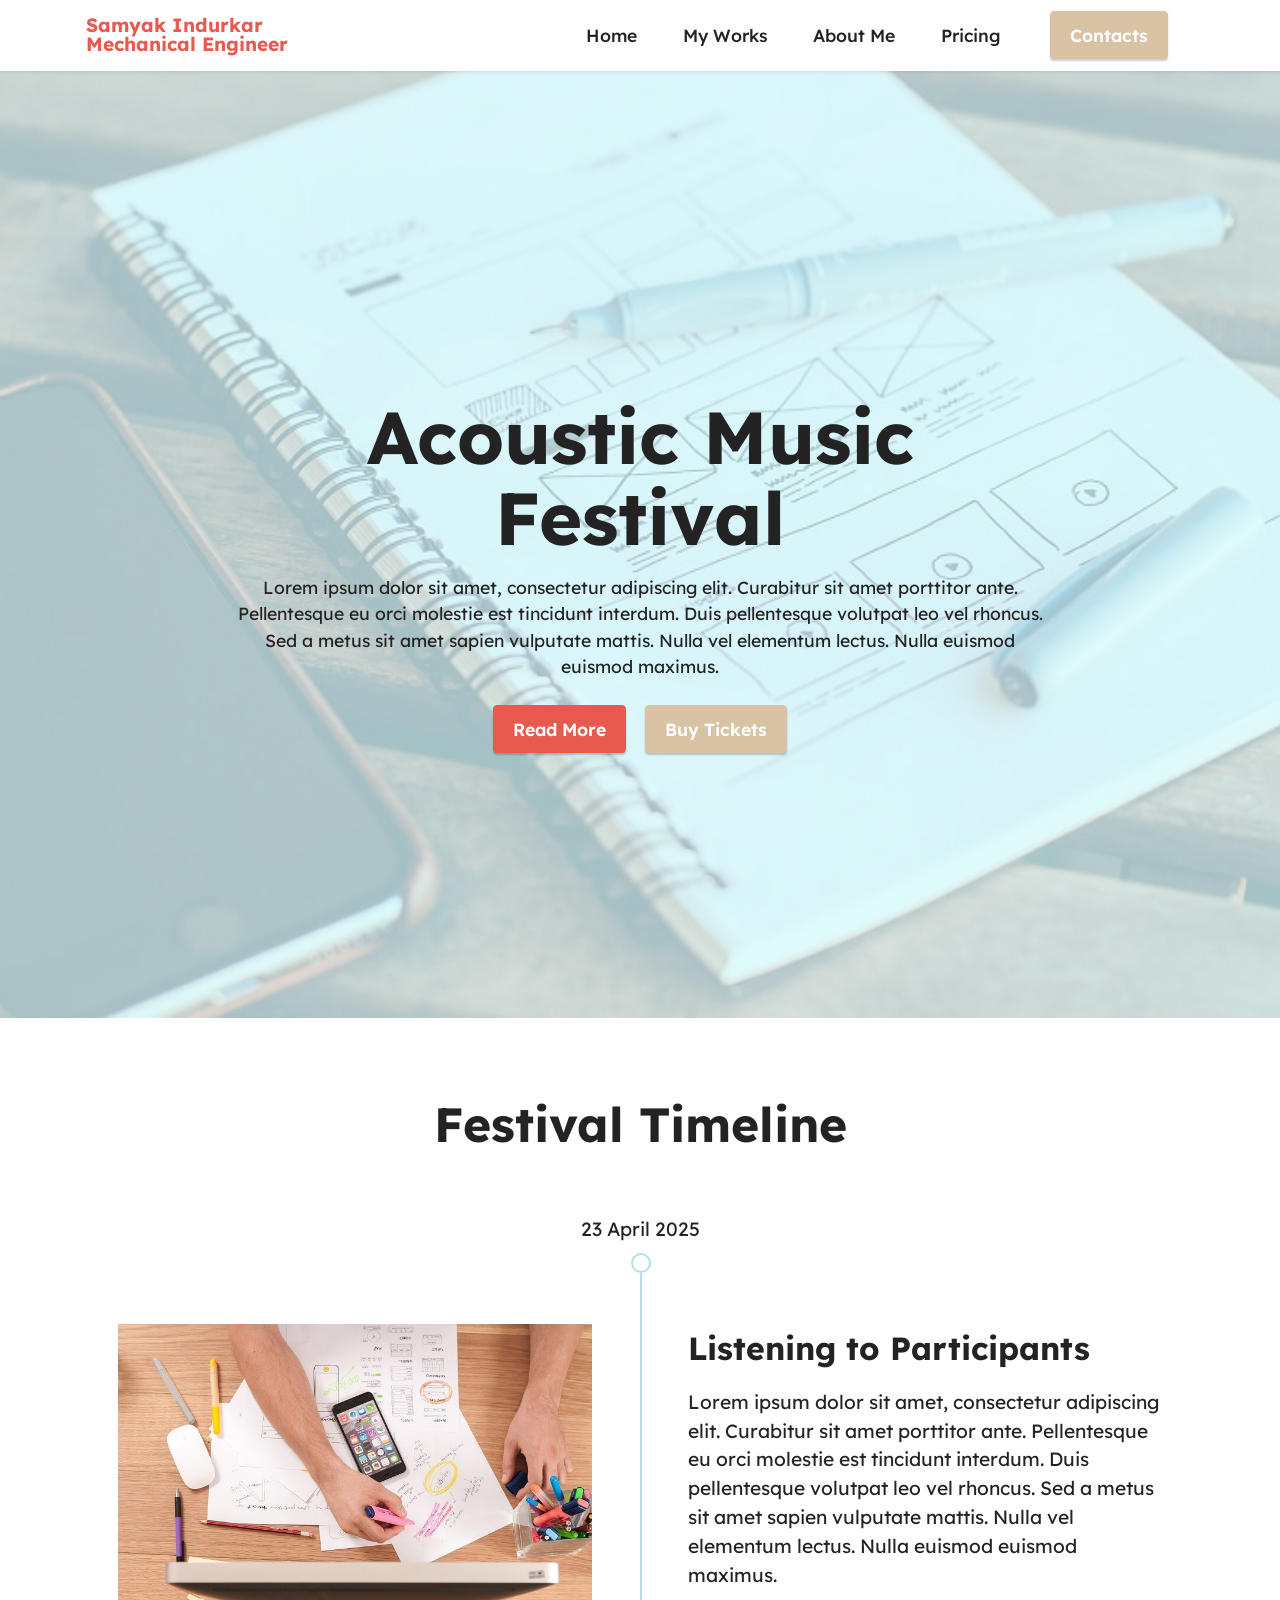
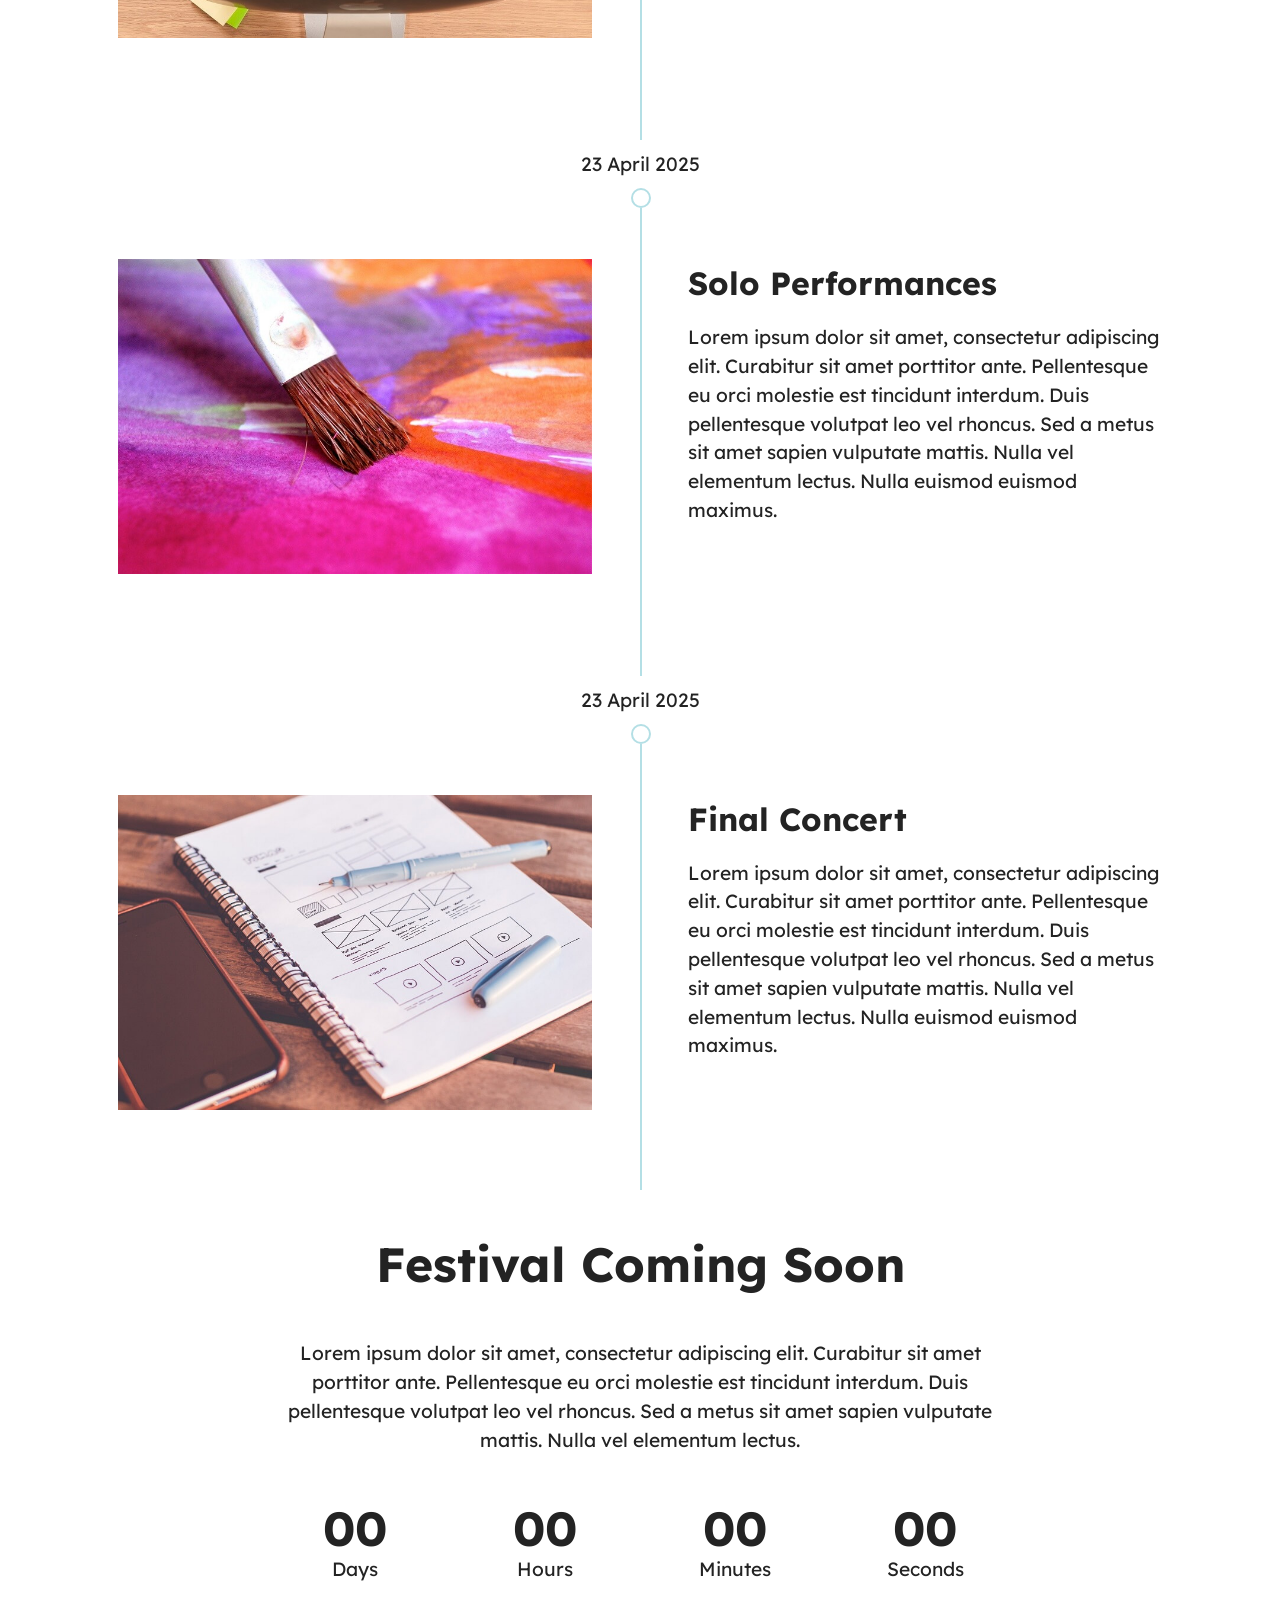
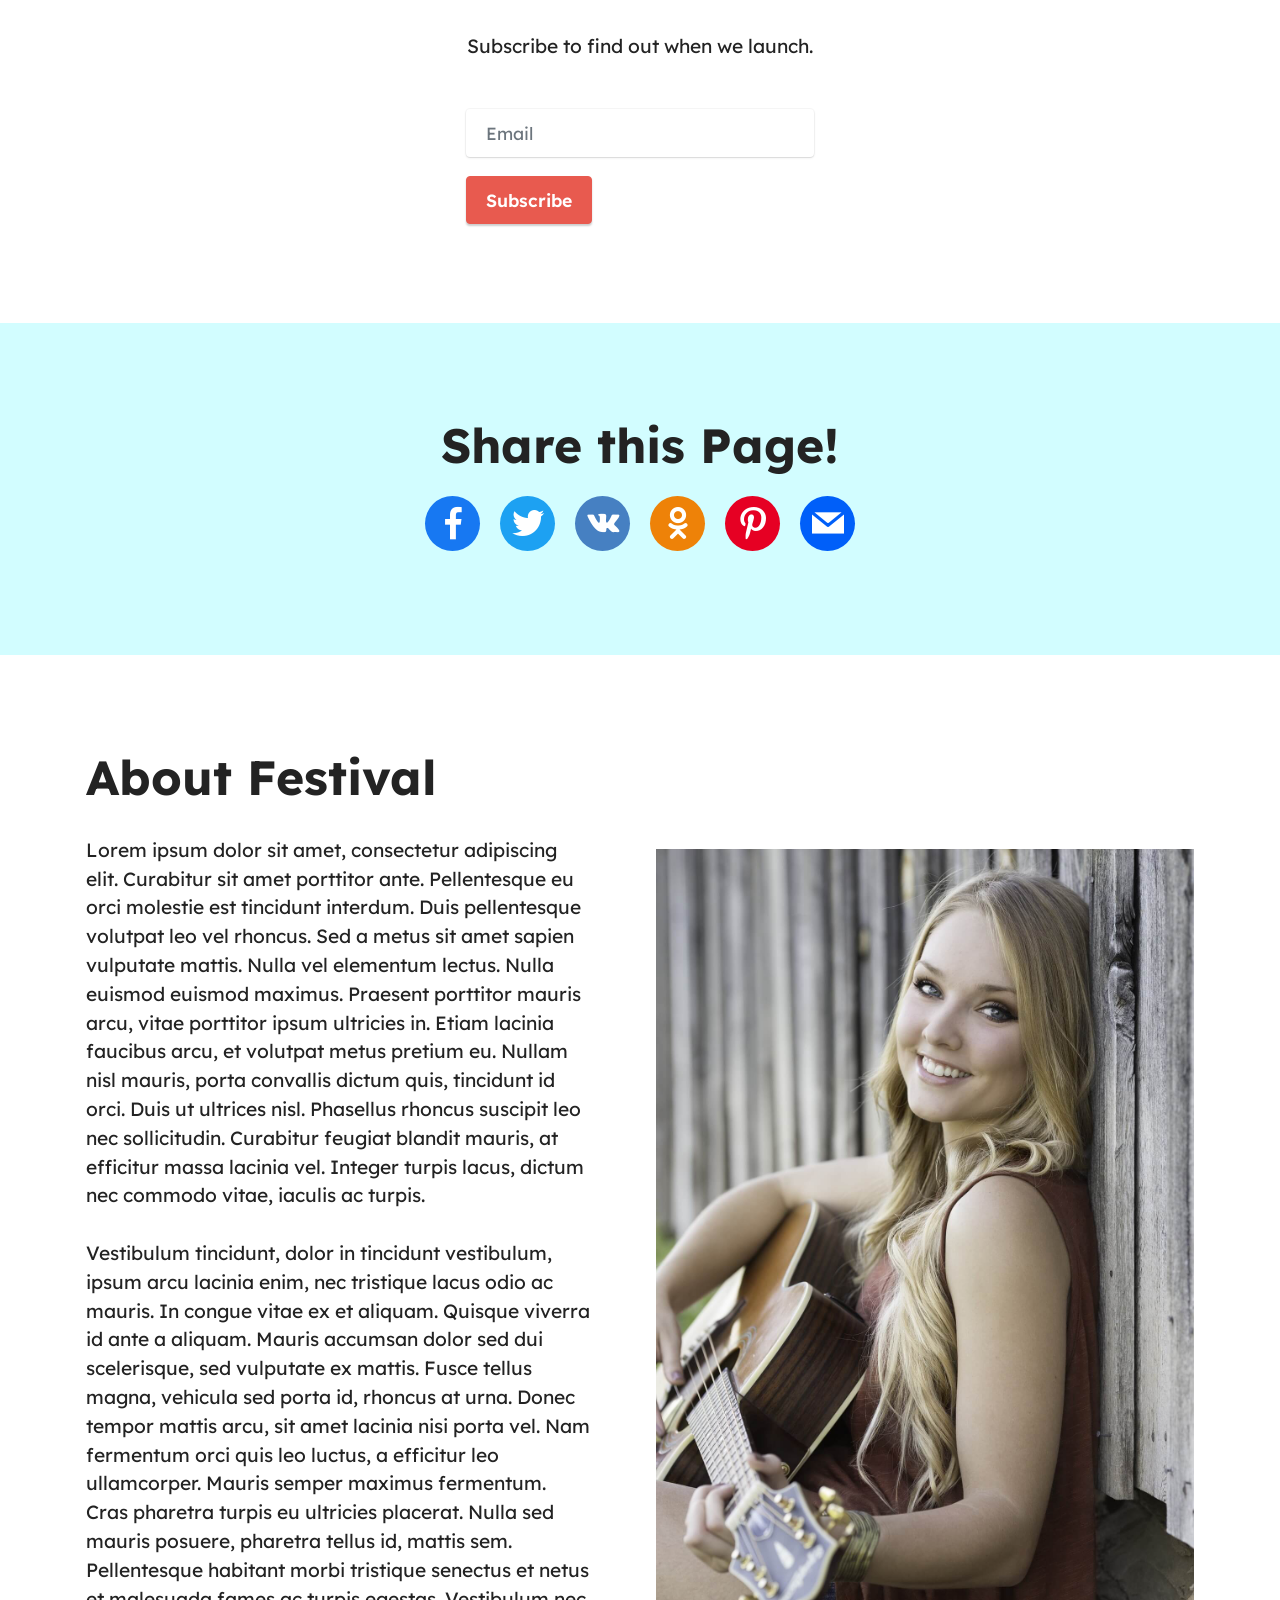
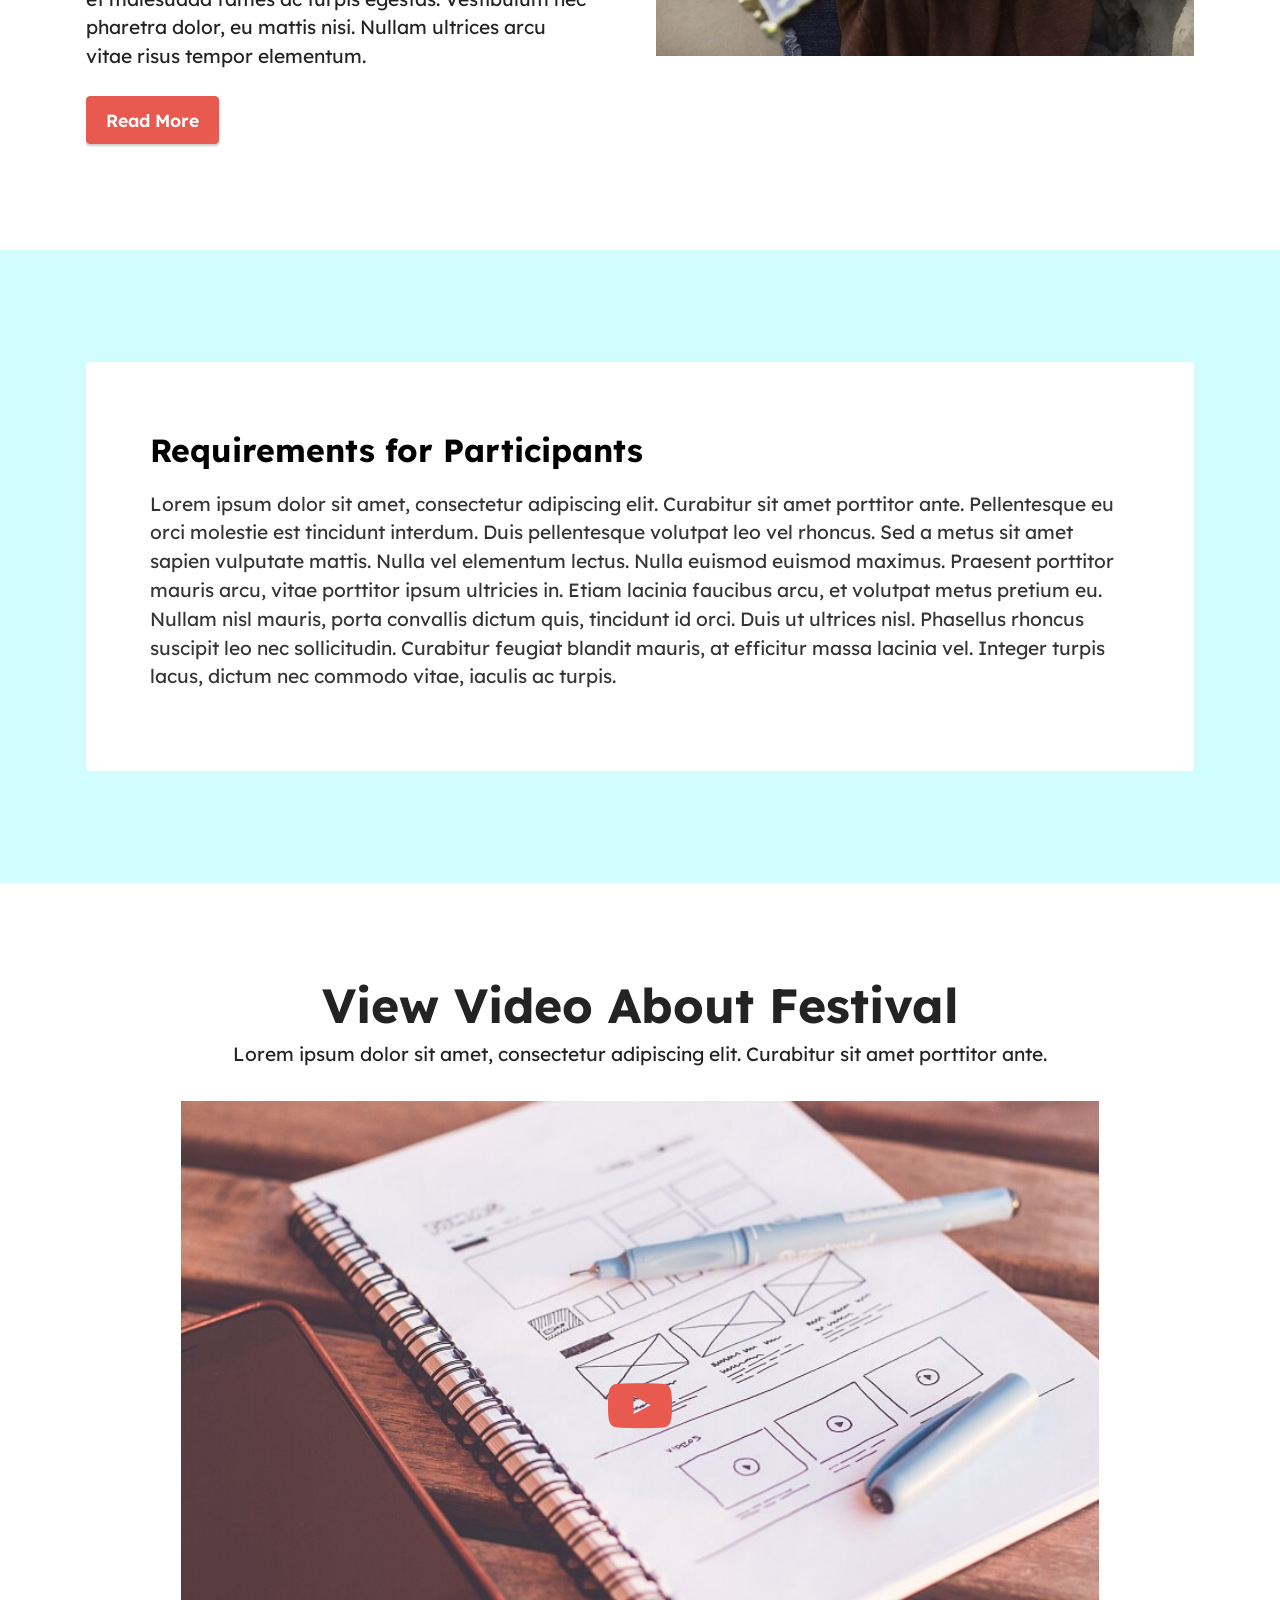
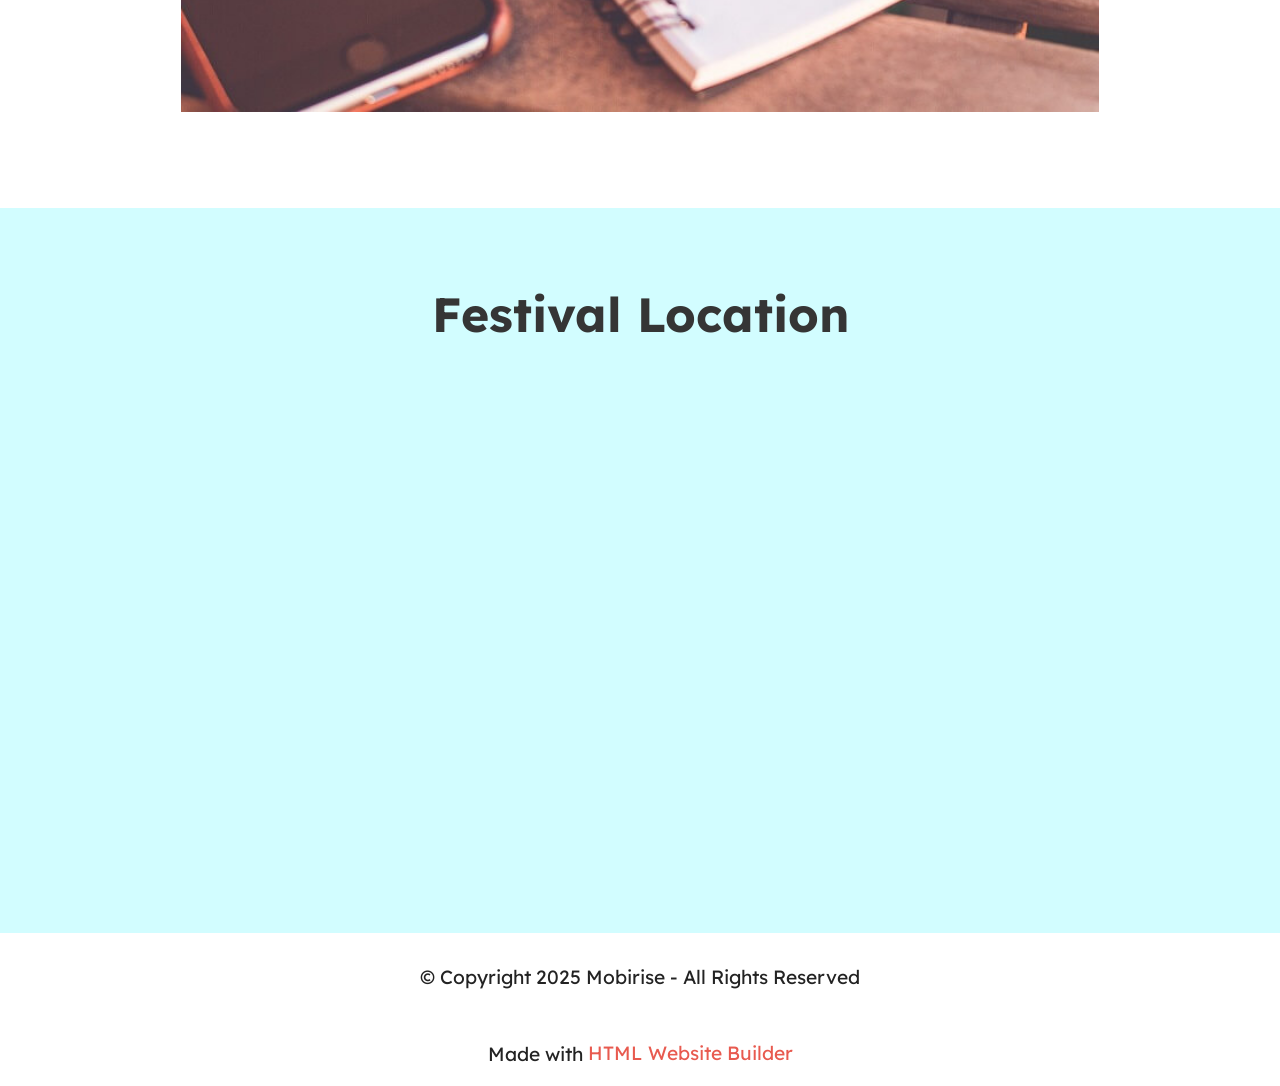
==== commit a0022fc2: "new" ====
--- a/page1.html
+++ b/page1.html
@@ -188,7 +188,7 @@
         </div>
         <div class="row">
             <div class="col-lg-4 mx-auto mbr-form" data-form-type="formoid">
-                <form action="https://mobirise.eu/" method="POST" class="mbr-form form-with-styler" data-form-title="Form Name"><input type="hidden" name="email" data-form-email="true" value="43gFLmQv4uGflZeTEP8UOhZHfVsPZJJoz4GiZFvmh/JygclStiFr1NHnd3KDLHub8/OvCq6yVW9Sxx9lbPpYLbtqhQwFiyMSUBMEPfOlniyFnhuvZTXldeu++6utoH5X">
+                <form action="https://mobirise.eu/" method="POST" class="mbr-form form-with-styler" data-form-title="Form Name"><input type="hidden" name="email" data-form-email="true" value="0Bih3pK8eE6VMfMpvgGh3zK1n0YXwCRsN0EFMao9b+cFOl2Ife99xMFp31O23R263BEtwKTkDdk7GLo/vc1/KRPlZb711a4LZaJ1WON6+CPxpp9SvSt9nEoWgWFcjchp">
                     <div class="row">
                         <div hidden="hidden" data-form-alert="" class="alert alert-success col-12">Thanks for filling out the form!</div>
                         <div hidden="hidden" data-form-alert-danger="" class="alert alert-danger col-12">Oops...! some problem!</div>
@@ -337,7 +337,7 @@
             <h3 class="mbr-section-title mbr-fonts-style align-center mb-0 display-2"><strong>Festival Location</strong></h3>
             
         </div>
-        <div class="google-map"><iframe frameborder="0" style="border:0" src="https://www.google.com/maps/embed/v1/place?key=AIzaSyCZI5F_k6S1k46ujh0SNrapM89f7mJxd30&amp;q=350 5th Ave, New York, NY 10118" allowfullscreen=""></iframe></div>
+        <div class="google-map"><iframe frameborder="0" style="border:0" src="https://www.google.com/maps/embed/v1/place?key=AIzaSyCNveGQ9bfpKFwWzQLLftrR9hNiHwdqQG8&amp;q=350 5th Ave, New York, NY 10118" allowfullscreen=""></iframe></div>
     </div>
 </section>
 
@@ -356,7 +356,7 @@
             </div>
         </div>
     </div>
-</section><section class="display-7" style="padding: 0;align-items: center;justify-content: center;flex-wrap: wrap;    align-content: center;display: flex;position: relative;height: 4rem;"><a href="https://mobiri.se/3004694" style="flex: 1 1;height: 4rem;position: absolute;width: 100%;z-index: 1;"><img alt="" style="height: 4rem;" src="[data-uri]"></a><p style="margin: 0;text-align: center;" class="display-7">Made with  &#8204;</p><a style="z-index:1" href="https://mobirise.com/builder/html-code-generator.html">HTML Code Generator</a></section><script src="assets/bootstrap/js/bootstrap.bundle.min.js"></script>  <script src="assets/smoothscroll/smooth-scroll.js"></script>  <script src="assets/ytplayer/index.js"></script>  <script src="assets/dropdown/js/navbar-dropdown.js"></script>  <script src="assets/countdown/countdown.js"></script>  <script src="assets/sociallikes/social-likes.js"></script>  <script src="assets/playervimeo/vimeo_player.js"></script>  <script src="assets/theme/js/script.js"></script>  <script src="assets/formoid/formoid.min.js"></script>  
+</section><section class="display-7" style="padding: 0;align-items: center;justify-content: center;flex-wrap: wrap;    align-content: center;display: flex;position: relative;height: 4rem;"><a href="https://mobiri.se/3004694" style="flex: 1 1;height: 4rem;position: absolute;width: 100%;z-index: 1;"><img alt="" style="height: 4rem;" src="[data-uri]"></a><p style="margin: 0;text-align: center;" class="display-7">Made with &#8204;</p><a style="z-index:1" href="https://mobirise.com/html-builder.html">HTML Website Builder</a></section><script src="assets/bootstrap/js/bootstrap.bundle.min.js"></script>  <script src="assets/smoothscroll/smooth-scroll.js"></script>  <script src="assets/ytplayer/index.js"></script>  <script src="assets/dropdown/js/navbar-dropdown.js"></script>  <script src="assets/countdown/countdown.js"></script>  <script src="assets/sociallikes/social-likes.js"></script>  <script src="assets/playervimeo/vimeo_player.js"></script>  <script src="assets/theme/js/script.js"></script>  <script src="assets/formoid/formoid.min.js"></script>  
   
   
 </body>
--- a/assets/mobirise/css/mbr-additional.css
+++ b/assets/mobirise/css/mbr-additional.css
@@ -1627,11 +1627,14 @@
   background-color: #232323;
   overflow: hidden;
 }
-.cid-sFHpMqcXGj .navbar-dropdown {
-  position: relative !important;
-}
-.cid-sFHpMqcXGj .navbar-dropdown {
-  position: absolute !important;
+.cid-sFHpMqcXGj {
+  z-index: 1000;
+  width: 100%;
+  position: relative;
+  min-height: 60px;
+}
+.cid-sFHpMqcXGj nav.navbar {
+  position: fixed;
 }
 .cid-sFHpMqcXGj .dropdown-item:before {
   font-family: Moririse2 !important;
@@ -1694,7 +1697,7 @@
 }
 .cid-sFHpMqcXGj .dropdown-menu,
 .cid-sFHpMqcXGj .navbar.opened {
-  background: #d2fdff !important;
+  background: #ffffff !important;
 }
 .cid-sFHpMqcXGj .nav-item:focus,
 .cid-sFHpMqcXGj .nav-link:focus {
@@ -1728,8 +1731,8 @@
   min-height: 70px;
   transition: all 0.3s;
   border-bottom: 1px solid transparent;
-  position: absolute;
-  background: rgba(210, 253, 255, 0);
+  box-shadow: 0 1px 3px 0 rgba(0, 0, 0, 0.1);
+  background: #ffffff;
 }
 .cid-sFHpMqcXGj .navbar.opened {
   transition: all 0.3s;
@@ -1869,7 +1872,7 @@
   padding: 0.667em 1.667em;
 }
 .cid-sFHpMqcXGj .navbar.navbar-expand-lg .dropdown .dropdown-menu {
-  background: #d2fdff;
+  background: #ffffff;
 }
 .cid-sFHpMqcXGj .navbar.navbar-expand-lg .dropdown .dropdown-menu .dropdown-submenu {
   margin: 0;
@@ -1942,6 +1945,7 @@
 }
 .cid-sFHpMqcXGj .navbar-dropdown {
   padding: 0 1rem;
+  position: fixed;
 }
 .cid-sFHpMqcXGj a.nav-link {
   display: flex;
--- a/assets/mobirise/css/mbr-additional.css
+++ b/assets/mobirise/css/mbr-additional.css
@@ -1627,11 +1627,14 @@
   background-color: #232323;
   overflow: hidden;
 }
-.cid-sFHpMqcXGj .navbar-dropdown {
-  position: relative !important;
-}
-.cid-sFHpMqcXGj .navbar-dropdown {
-  position: absolute !important;
+.cid-sFHpMqcXGj {
+  z-index: 1000;
+  width: 100%;
+  position: relative;
+  min-height: 60px;
+}
+.cid-sFHpMqcXGj nav.navbar {
+  position: fixed;
 }
 .cid-sFHpMqcXGj .dropdown-item:before {
   font-family: Moririse2 !important;
@@ -1694,7 +1697,7 @@
 }
 .cid-sFHpMqcXGj .dropdown-menu,
 .cid-sFHpMqcXGj .navbar.opened {
-  background: #d2fdff !important;
+  background: #ffffff !important;
 }
 .cid-sFHpMqcXGj .nav-item:focus,
 .cid-sFHpMqcXGj .nav-link:focus {
@@ -1728,8 +1731,8 @@
   min-height: 70px;
   transition: all 0.3s;
   border-bottom: 1px solid transparent;
-  position: absolute;
-  background: rgba(210, 253, 255, 0);
+  box-shadow: 0 1px 3px 0 rgba(0, 0, 0, 0.1);
+  background: #ffffff;
 }
 .cid-sFHpMqcXGj .navbar.opened {
   transition: all 0.3s;
@@ -1869,7 +1872,7 @@
   padding: 0.667em 1.667em;
 }
 .cid-sFHpMqcXGj .navbar.navbar-expand-lg .dropdown .dropdown-menu {
-  background: #d2fdff;
+  background: #ffffff;
 }
 .cid-sFHpMqcXGj .navbar.navbar-expand-lg .dropdown .dropdown-menu .dropdown-submenu {
   margin: 0;
@@ -1942,6 +1945,7 @@
 }
 .cid-sFHpMqcXGj .navbar-dropdown {
   padding: 0 1rem;
+  position: fixed;
 }
 .cid-sFHpMqcXGj a.nav-link {
   display: flex;
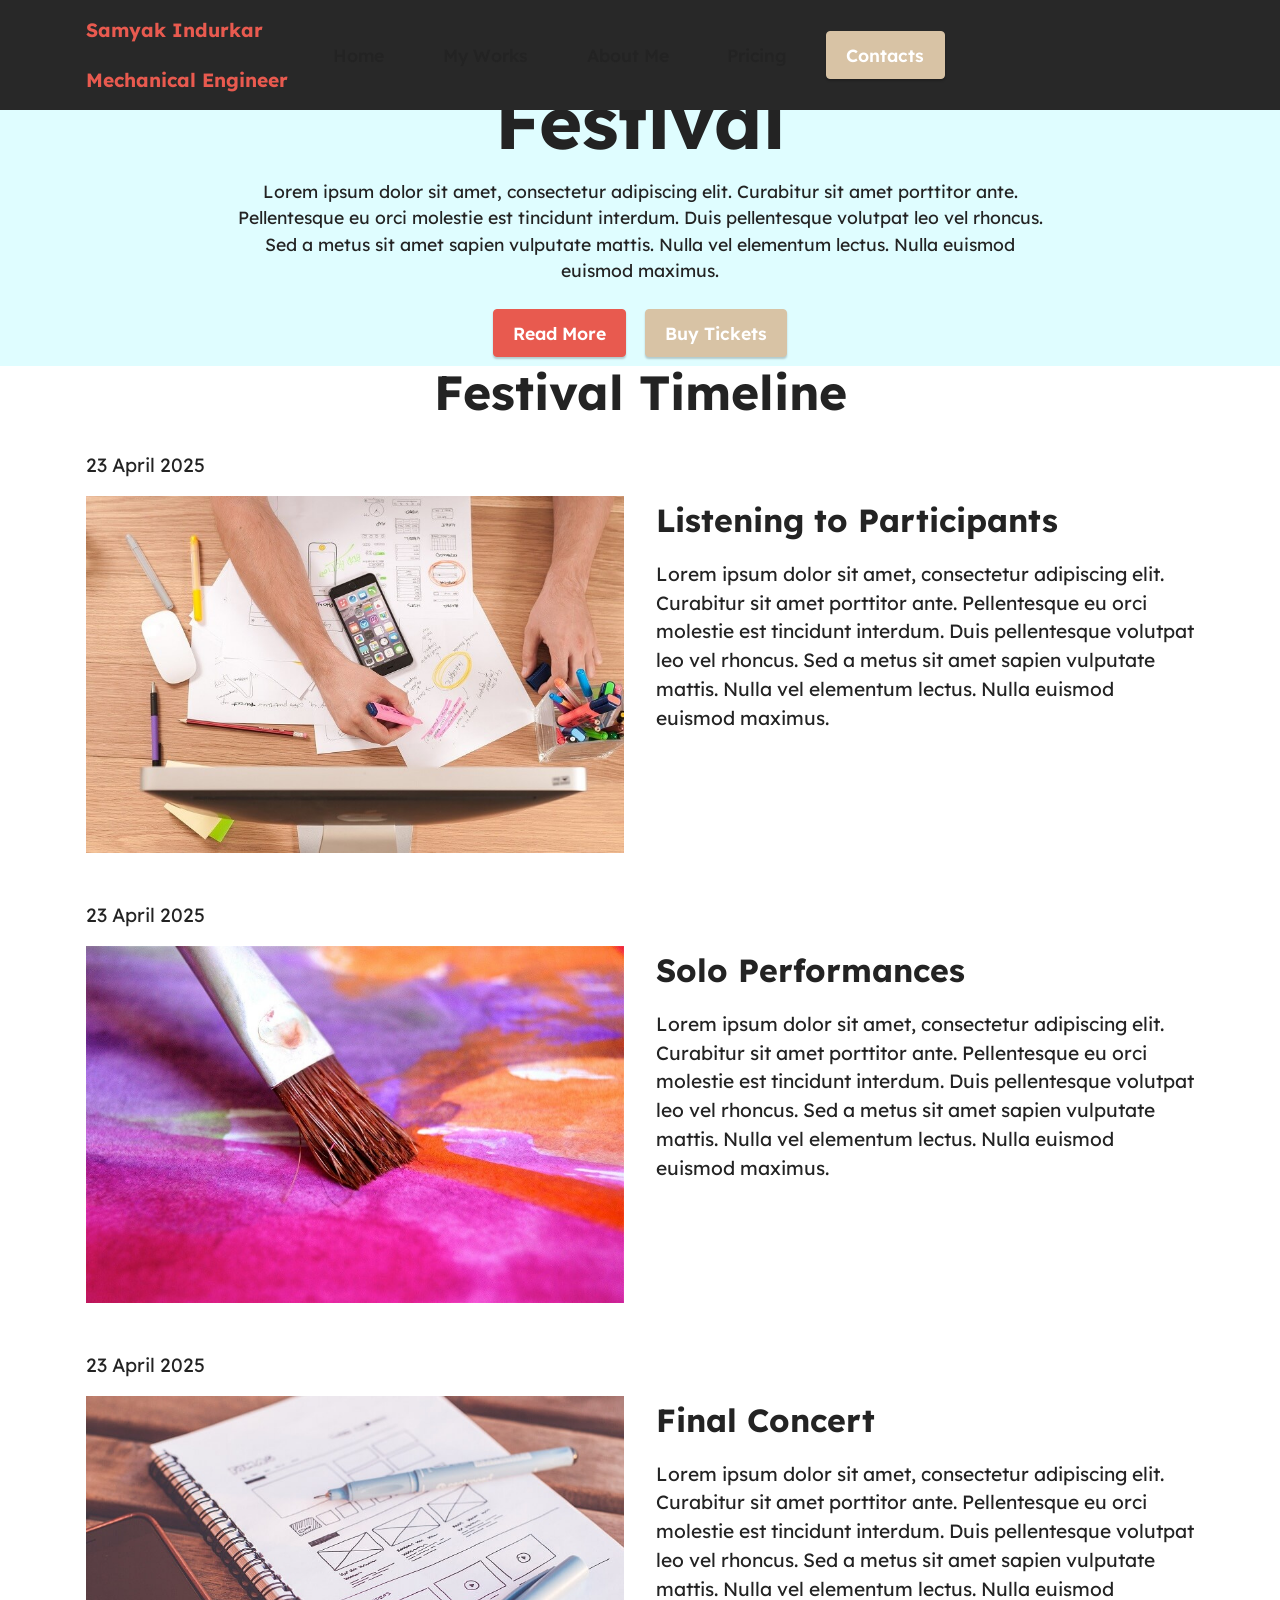
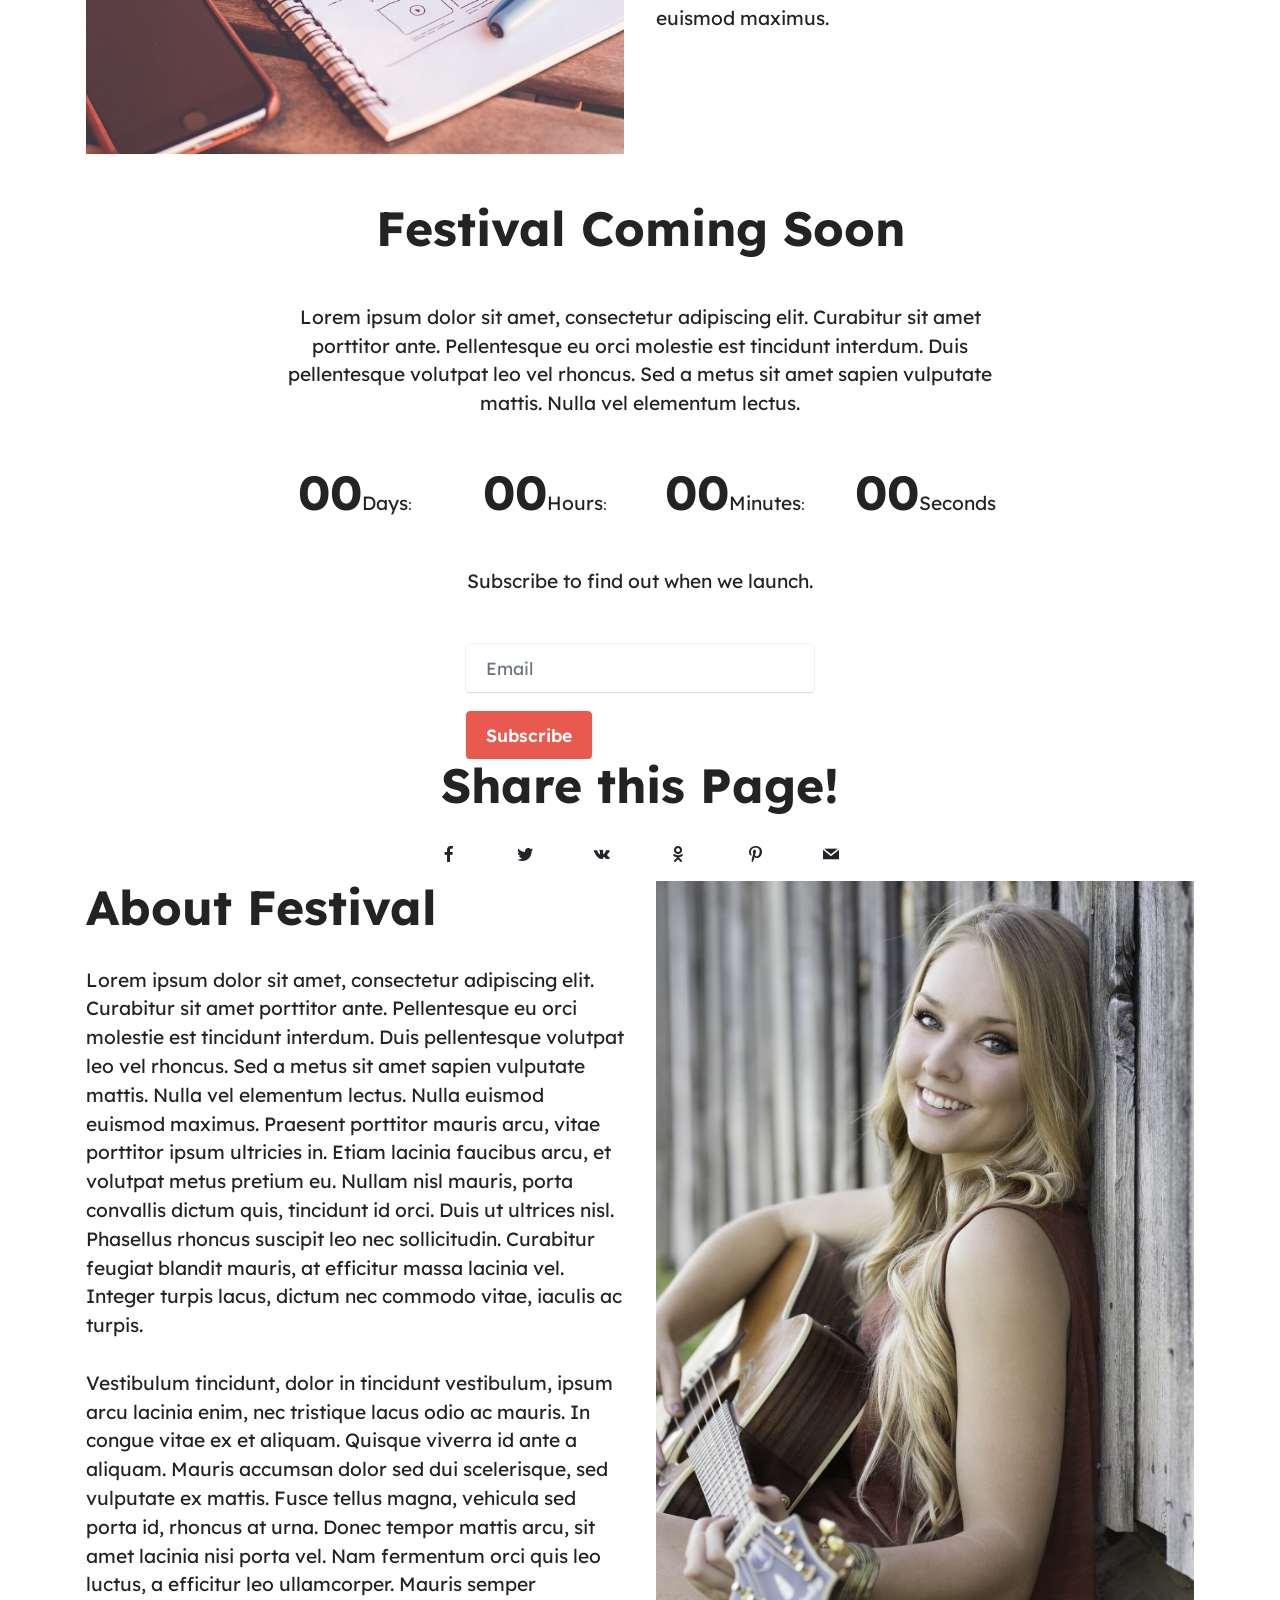
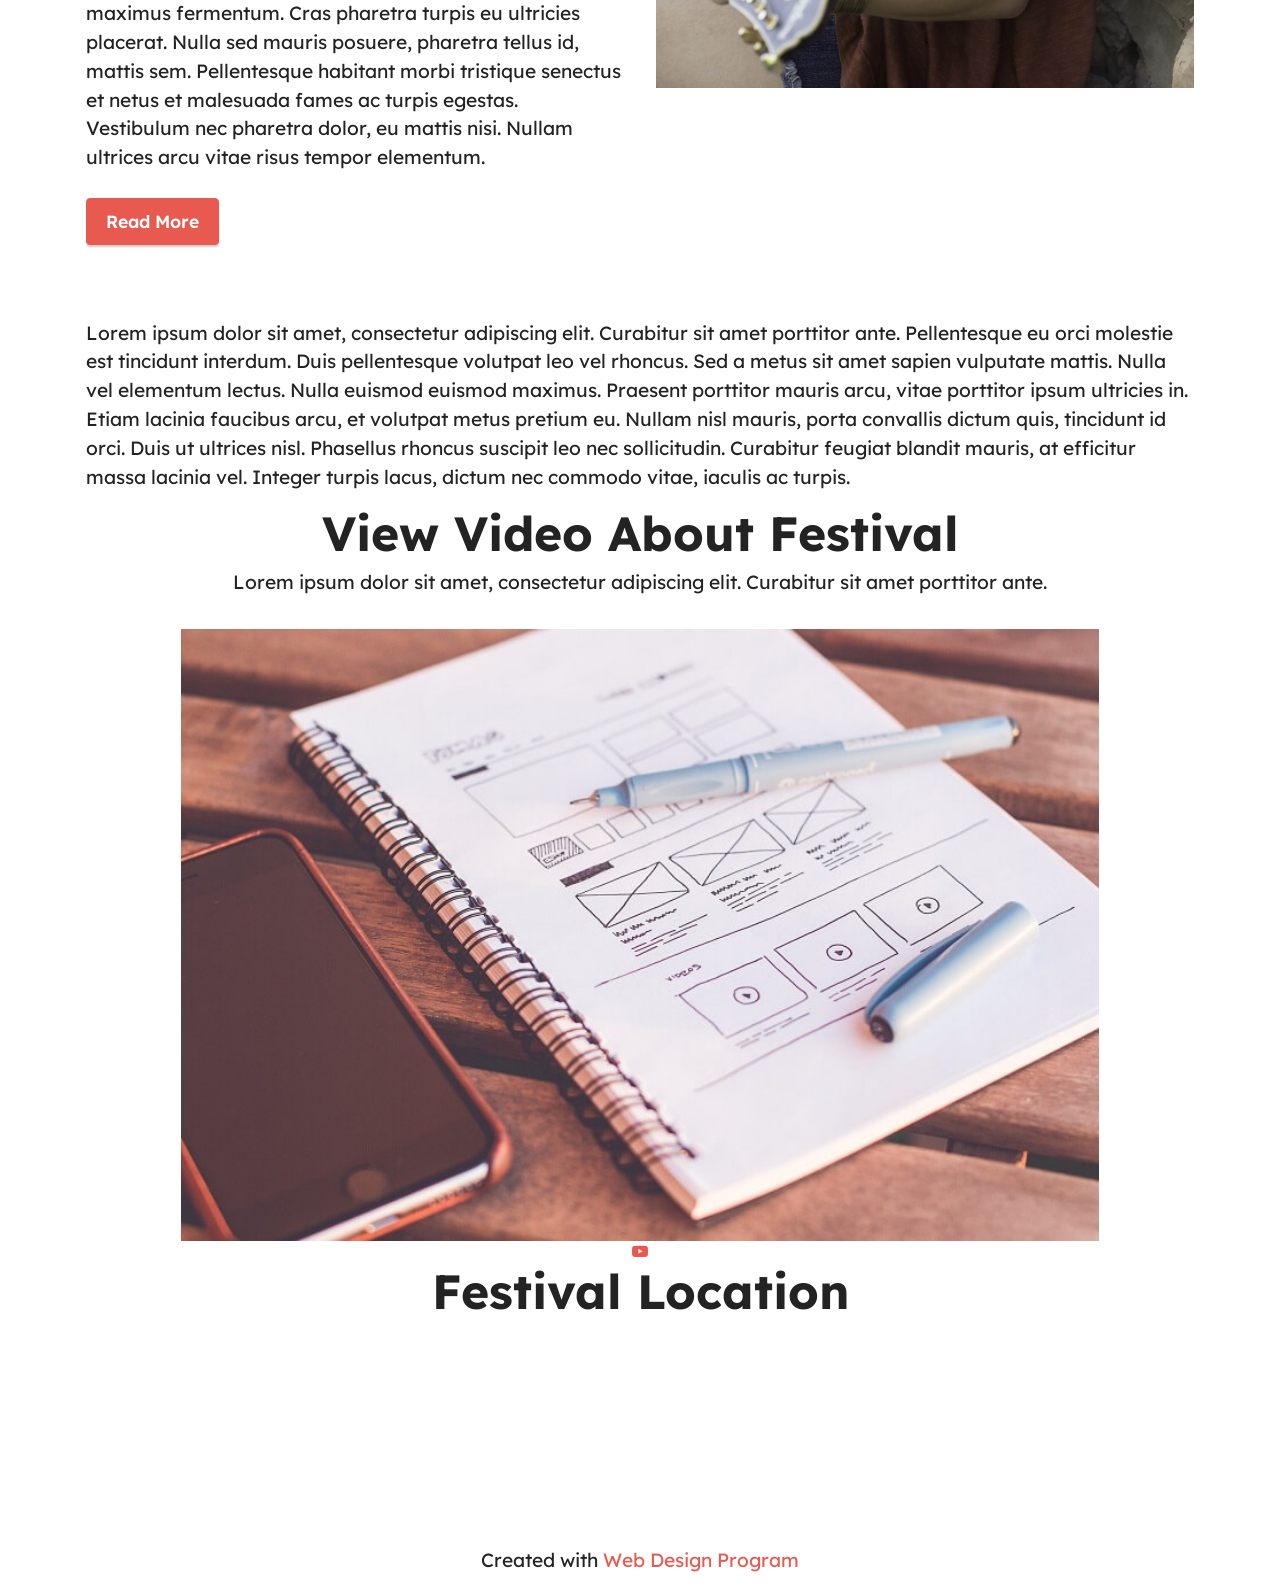
==== commit 3c203628: "latest" ====
--- a/page1.html
+++ b/page1.html
@@ -188,7 +188,7 @@
         </div>
         <div class="row">
             <div class="col-lg-4 mx-auto mbr-form" data-form-type="formoid">
-                <form action="https://mobirise.eu/" method="POST" class="mbr-form form-with-styler" data-form-title="Form Name"><input type="hidden" name="email" data-form-email="true" value="0Bih3pK8eE6VMfMpvgGh3zK1n0YXwCRsN0EFMao9b+cFOl2Ife99xMFp31O23R263BEtwKTkDdk7GLo/vc1/KRPlZb711a4LZaJ1WON6+CPxpp9SvSt9nEoWgWFcjchp">
+                <form action="https://mobirise.eu/" method="POST" class="mbr-form form-with-styler" data-form-title="Form Name"><input type="hidden" name="email" data-form-email="true" value="VZnHR1L1+O94LZ0hUqFbRdy+mzFTVz9alB2iA9Eu/6Qrq0PzD70O/TUa1TOujpWJaVNgDaoyQpYMh3VoLJhV32N1bZECY8Rw5gfPyoQWcm1NgPREuxySIB6ab5MaBTU/">
                     <div class="row">
                         <div hidden="hidden" data-form-alert="" class="alert alert-success col-12">Thanks for filling out the form!</div>
                         <div hidden="hidden" data-form-alert-danger="" class="alert alert-danger col-12">Oops...! some problem!</div>
@@ -337,7 +337,7 @@
             <h3 class="mbr-section-title mbr-fonts-style align-center mb-0 display-2"><strong>Festival Location</strong></h3>
             
         </div>
-        <div class="google-map"><iframe frameborder="0" style="border:0" src="https://www.google.com/maps/embed/v1/place?key=AIzaSyCNveGQ9bfpKFwWzQLLftrR9hNiHwdqQG8&amp;q=350 5th Ave, New York, NY 10118" allowfullscreen=""></iframe></div>
+        <div class="google-map"><iframe frameborder="0" style="border:0" src="https://www.google.com/maps/embed/v1/place?key=AIzaSyDk89J4FSunMF33ruMVWJaJht_Ro0kvoXs&amp;q=350 5th Ave, New York, NY 10118" allowfullscreen=""></iframe></div>
     </div>
 </section>
 
@@ -356,7 +356,7 @@
             </div>
         </div>
     </div>
-</section><section class="display-7" style="padding: 0;align-items: center;justify-content: center;flex-wrap: wrap;    align-content: center;display: flex;position: relative;height: 4rem;"><a href="https://mobiri.se/3004694" style="flex: 1 1;height: 4rem;position: absolute;width: 100%;z-index: 1;"><img alt="" style="height: 4rem;" src="[data-uri]"></a><p style="margin: 0;text-align: center;" class="display-7">Made with &#8204;</p><a style="z-index:1" href="https://mobirise.com/html-builder.html">HTML Website Builder</a></section><script src="assets/bootstrap/js/bootstrap.bundle.min.js"></script>  <script src="assets/smoothscroll/smooth-scroll.js"></script>  <script src="assets/ytplayer/index.js"></script>  <script src="assets/dropdown/js/navbar-dropdown.js"></script>  <script src="assets/countdown/countdown.js"></script>  <script src="assets/sociallikes/social-likes.js"></script>  <script src="assets/playervimeo/vimeo_player.js"></script>  <script src="assets/theme/js/script.js"></script>  <script src="assets/formoid/formoid.min.js"></script>  
+</section><section class="display-7" style="padding: 0;align-items: center;justify-content: center;flex-wrap: wrap;    align-content: center;display: flex;position: relative;height: 4rem;"><a href="https://mobiri.se/3004694" style="flex: 1 1;height: 4rem;position: absolute;width: 100%;z-index: 1;"><img alt="" style="height: 4rem;" src="[data-uri]"></a><p style="margin: 0;text-align: center;" class="display-7">Created with &#8204;</p><a style="z-index:1" href="https://mobirise.com/builder/web-design-program.html">Web Design Program</a></section><script src="assets/bootstrap/js/bootstrap.bundle.min.js"></script>  <script src="assets/smoothscroll/smooth-scroll.js"></script>  <script src="assets/ytplayer/index.js"></script>  <script src="assets/dropdown/js/navbar-dropdown.js"></script>  <script src="assets/countdown/countdown.js"></script>  <script src="assets/sociallikes/social-likes.js"></script>  <script src="assets/playervimeo/vimeo_player.js"></script>  <script src="assets/theme/js/script.js"></script>  <script src="assets/formoid/formoid.min.js"></script>  
   
   
 </body>
--- a/assets/mobirise/css/mbr-additional.css
+++ b/assets/mobirise/css/mbr-additional.css
@@ -1102,7 +1102,7 @@
 .cid-sFF3kfZheU {
   padding-top: 8rem;
   padding-bottom: 8rem;
-  background-color: #eae7dc;
+  background-image: url("../../../assets/images/background1.jpg");
 }
 .cid-sFF3kfZheU .item {
   padding-bottom: 2rem;
@@ -1356,6 +1356,129 @@
 .cid-sFF3kfZheU H3 {
   color: #e85a4f;
 }
+.cid-tCJPVPnEXf {
+  padding-top: 6rem;
+  padding-bottom: 6rem;
+  background-image: url("../../../assets/images/background3.jpg");
+}
+.cid-tCJPVPnEXf .mbr-overlay {
+  background: #fafafa;
+  opacity: 0.6;
+}
+.cid-tCJPVPnEXf img,
+.cid-tCJPVPnEXf .item-img {
+  width: 100%;
+  height: 100%;
+  height: 300px;
+  object-fit: cover;
+}
+.cid-tCJPVPnEXf .item:focus,
+.cid-tCJPVPnEXf span:focus {
+  outline: none;
+}
+.cid-tCJPVPnEXf .item {
+  cursor: pointer;
+  margin-bottom: 2rem;
+}
+.cid-tCJPVPnEXf .item-wrapper {
+  position: relative;
+  border-radius: 4px;
+  background: #ffffff;
+  height: 100%;
+  display: flex;
+  flex-flow: column nowrap;
+}
+@media (min-width: 992px) {
+  .cid-tCJPVPnEXf .item-wrapper .item-content {
+    padding: 2rem 2rem 0;
+  }
+  .cid-tCJPVPnEXf .item-wrapper .item-footer {
+    padding: 0 2rem 2rem;
+  }
+}
+@media (max-width: 991px) {
+  .cid-tCJPVPnEXf .item-wrapper .item-content {
+    padding: 1rem 1rem 0;
+  }
+  .cid-tCJPVPnEXf .item-wrapper .item-footer {
+    padding: 0 1rem 1rem;
+  }
+}
+.cid-tCJPVPnEXf .mbr-section-btn {
+  margin-top: auto !important;
+}
+.cid-tCJPVPnEXf .mbr-section-title {
+  color: #232323;
+}
+.cid-tCJPVPnEXf .mbr-text,
+.cid-tCJPVPnEXf .mbr-section-btn {
+  text-align: left;
+}
+.cid-tCJPVPnEXf .item-title {
+  text-align: left;
+}
+.cid-tCJPVPnEXf .item-subtitle {
+  text-align: left;
+  color: #bbbbbb;
+}
+.cid-tCJEzLdZCN {
+  padding-top: 6rem;
+  padding-bottom: 6rem;
+  background-image: url("../../../assets/images/background3.jpg");
+}
+.cid-tCJEzLdZCN img,
+.cid-tCJEzLdZCN .item-img {
+  width: 100%;
+}
+.cid-tCJEzLdZCN .item:focus,
+.cid-tCJEzLdZCN span:focus {
+  outline: none;
+}
+.cid-tCJEzLdZCN .item {
+  cursor: pointer;
+  margin-bottom: 2rem;
+  position: relative;
+}
+.cid-tCJEzLdZCN .item-wrapper {
+  position: unset;
+  border-radius: 4px;
+  background: #ffffff;
+  height: 100%;
+  display: flex;
+  flex-flow: column nowrap;
+}
+@media (min-width: 992px) {
+  .cid-tCJEzLdZCN .item-wrapper .item-content {
+    padding: 2rem 2rem 0;
+  }
+  .cid-tCJEzLdZCN .item-wrapper .item-footer {
+    padding: 0 2rem 2rem;
+  }
+}
+@media (max-width: 991px) {
+  .cid-tCJEzLdZCN .item-wrapper .item-content {
+    padding: 1rem 1rem 0;
+  }
+  .cid-tCJEzLdZCN .item-wrapper .item-footer {
+    padding: 0 1rem 1rem;
+  }
+}
+.cid-tCJEzLdZCN .mbr-section-btn {
+  margin-top: auto !important;
+}
+.cid-tCJEzLdZCN .mbr-section-title {
+  color: #ffffff;
+}
+.cid-tCJEzLdZCN .mbr-text,
+.cid-tCJEzLdZCN .mbr-section-btn {
+  text-align: center;
+}
+.cid-tCJEzLdZCN .item-title {
+  text-align: center;
+}
+.cid-tCJEzLdZCN .item-subtitle {
+  text-align: left;
+}
 .cid-sFF75ZhH2d {
   padding-top: 6rem;
   padding-bottom: 6rem;
@@ -1379,142 +1502,6 @@
 }
 .cid-sFF75ZhH2d .mbr-text {
   color: #8e8d8a;
-}
-.cid-sFF7wKlLkT {
-  padding-top: 7rem;
-  padding-bottom: 7rem;
-  background: #eae7dc;
-}
-.cid-sFF7wKlLkT .list-group-item {
-  background-color: transparent;
-  padding: .5rem 3.25rem;
-}
-.cid-sFF7wKlLkT .plan-body {
-  padding-bottom: 2rem;
-}
-.cid-sFF7wKlLkT .plan-header {
-  padding-top: 2rem;
-  padding-left: 1rem;
-  padding-right: 1rem;
-}
-.cid-sFF7wKlLkT .price {
-  color: #e85a4f;
-}
-.cid-sFF7wKlLkT .plan {
-  word-break: break-word;
-  background-color: #ffffff;
-}
-.cid-sFF7wKlLkT .plan .list-group-item {
-  position: relative;
-  justify-content: center;
-  border: 0;
-}
-.cid-sFF7wKlLkT .plan .list-group-item::after {
-  position: absolute;
-  bottom: 1px;
-  left: 25%;
-  width: 50%;
-  height: 1px;
-  content: "";
-  background-color: rgba(0, 0, 0, 0.1);
-}
-.cid-sFF7wKlLkT .plan .list-group-item:last-child::after {
-  display: none;
-}
-@media (max-width: 991px) {
-  .cid-sFF7wKlLkT .plan {
-    margin-bottom: 2rem;
-  }
-}
-.cid-sFF3mUy3tz {
-  padding-top: 8rem;
-  padding-bottom: 8rem;
-  background-color: #ffffff;
-}
-.cid-sFF3mUy3tz .img-wrapper {
-  text-align: center;
-}
-.cid-sFF3mUy3tz img {
-  margin: auto;
-  width: 140px;
-  padding-bottom: 2rem;
-}
-.cid-sFF3mUy3tz .row {
-  align-items: flex-start;
-}
-.cid-sFF3mUy3tz .card-wrapper {
-  border-radius: 4px;
-  background: #eae7dc;
-}
-@media (max-width: 992px) {
-  .cid-sFF3mUy3tz .card-wrapper {
-    margin-bottom: 2rem;
-  }
-}
-@media (min-width: 768px) {
-  .cid-sFF3mUy3tz .card-wrapper {
-    padding: 2rem;
-  }
-}
-@media (max-width: 767px) {
-  .cid-sFF3mUy3tz .card-wrapper {
-    padding: 1rem;
-  }
-}
-.cid-sFF3oey64R {
-  padding-top: 6rem;
-  padding-bottom: 6rem;
-  background-color: #eae7dc;
-}
-.cid-sFF3oey64R .carousel-item {
-  justify-content: center;
-}
-.cid-sFF3oey64R .carousel-item.active,
-.cid-sFF3oey64R .carousel-item-next,
-.cid-sFF3oey64R .carousel-item-prev {
-  display: flex;
-}
-.cid-sFF3oey64R .carousel-controls a {
-  transition: opacity .5s;
-  font-size: 30px;
-  position: absolute;
-  top: 180px;
-  bottom: auto;
-  height: 60px;
-  width: 60px;
-  padding: 10px;
-  color: #e85a4f;
-}
-.cid-sFF3oey64R .carousel-controls a .mbr-iconfont {
-  font-weight: 800;
-}
-.cid-sFF3oey64R .carousel-control-next span {
-  padding-left: 5px;
-}
-.cid-sFF3oey64R .carousel-control-prev span {
-  padding-right: 5px;
-}
-.cid-sFF3oey64R .user_image {
-  width: 200px;
-  height: 200px;
-  margin-bottom: 1.6rem;
-  overflow: hidden;
-  border-radius: 50%;
-  margin: 0 auto 2rem auto;
-}
-.cid-sFF3oey64R .user_image img {
-  width: 100%;
-  min-width: 100%;
-  min-height: 100%;
-}
-@media (max-width: 230px) {
-  .cid-sFF3oey64R .user_image {
-    width: 100%;
-    height: auto;
-  }
-}
-.cid-sFF3oey64R H3 {
-  color: #e85a4f;
 }
 .cid-sFF5Wb1ZQt {
   padding-top: 6rem;
@@ -1627,721 +1614,3 @@
   background-color: #232323;
   overflow: hidden;
 }
-.cid-sFHpMqcXGj {
-  z-index: 1000;
-  width: 100%;
-  position: relative;
-  min-height: 60px;
-}
-.cid-sFHpMqcXGj nav.navbar {
-  position: fixed;
-}
-.cid-sFHpMqcXGj .dropdown-item:before {
-  font-family: Moririse2 !important;
-  content: "\e966";
-  display: inline-block;
-  width: 0;
-  position: absolute;
-  left: 1rem;
-  top: 0.5rem;
-  margin-right: 0.5rem;
-  line-height: 1;
-  font-size: inherit;
-  vertical-align: middle;
-  text-align: center;
-  overflow: hidden;
-  transform: scale(0, 1);
-  transition: all 0.25s ease-in-out;
-}
-.cid-sFHpMqcXGj .dropdown-menu {
-  padding: 0;
-  border-radius: 4px;
-  box-shadow: 0 1px 3px 0 rgba(0, 0, 0, 0.1);
-}
-.cid-sFHpMqcXGj .dropdown-item {
-  border-bottom: 1px solid #e6e6e6;
-}
-.cid-sFHpMqcXGj .dropdown-item:hover,
-.cid-sFHpMqcXGj .dropdown-item:focus {
-  background: #e85a4f !important;
-  color: white !important;
-}
-.cid-sFHpMqcXGj .dropdown-item:first-child {
-  border-top-left-radius: 4px;
-  border-top-right-radius: 4px;
-}
-.cid-sFHpMqcXGj .dropdown-item:last-child {
-  border-bottom: none;
-  border-bottom-left-radius: 4px;
-  border-bottom-right-radius: 4px;
-}
-.cid-sFHpMqcXGj .nav-dropdown .link {
-  padding: 0 0.3em !important;
-  margin: 0.667em 1em !important;
-}
-.cid-sFHpMqcXGj .nav-dropdown .link.dropdown-toggle::after {
-  margin-left: 0.5rem;
-  margin-top: 0.2rem;
-}
-.cid-sFHpMqcXGj .nav-link {
-  position: relative;
-}
-.cid-sFHpMqcXGj .container {
-  display: flex;
-  margin: auto;
-}
-.cid-sFHpMqcXGj .iconfont-wrapper {
-  color: #000000 !important;
-  font-size: 1.5rem;
-  padding-right: 0.5rem;
-}
-.cid-sFHpMqcXGj .dropdown-menu,
-.cid-sFHpMqcXGj .navbar.opened {
-  background: #ffffff !important;
-}
-.cid-sFHpMqcXGj .nav-item:focus,
-.cid-sFHpMqcXGj .nav-link:focus {
-  outline: none;
-}
-.cid-sFHpMqcXGj .dropdown .dropdown-menu .dropdown-item {
-  width: auto;
-  transition: all 0.25s ease-in-out;
-}
-.cid-sFHpMqcXGj .dropdown .dropdown-menu .dropdown-item::after {
-  right: 0.5rem;
-}
-.cid-sFHpMqcXGj .dropdown .dropdown-menu .dropdown-item .mbr-iconfont {
-  margin-right: 0.5rem;
-  vertical-align: sub;
-}
-.cid-sFHpMqcXGj .dropdown .dropdown-menu .dropdown-item .mbr-iconfont:before {
-  display: inline-block;
-  transform: scale(1, 1);
-  transition: all 0.25s ease-in-out;
-}
-.cid-sFHpMqcXGj .collapsed .dropdown-menu .dropdown-item:before {
-  display: none;
-}
-.cid-sFHpMqcXGj .collapsed .dropdown .dropdown-menu .dropdown-item {
-  padding: 0.235em 1.5em 0.235em 1.5em !important;
-  transition: none;
-  margin: 0 !important;
-}
-.cid-sFHpMqcXGj .navbar {
-  min-height: 70px;
-  transition: all 0.3s;
-  border-bottom: 1px solid transparent;
-  box-shadow: 0 1px 3px 0 rgba(0, 0, 0, 0.1);
-  background: #ffffff;
-}
-.cid-sFHpMqcXGj .navbar.opened {
-  transition: all 0.3s;
-}
-.cid-sFHpMqcXGj .navbar .dropdown-item {
-  padding: 0.5rem 1.8rem;
-}
-.cid-sFHpMqcXGj .navbar .navbar-logo img {
-  width: auto;
-}
-.cid-sFHpMqcXGj .navbar .navbar-collapse {
-  justify-content: flex-end;
-  z-index: 1;
-}
-.cid-sFHpMqcXGj .navbar.collapsed {
-  justify-content: center;
-}
-.cid-sFHpMqcXGj .navbar.collapsed .nav-item .nav-link::before {
-  display: none;
-}
-.cid-sFHpMqcXGj .navbar.collapsed.opened .dropdown-menu {
-  top: 0;
-}
-.cid-sFHpMqcXGj .navbar.collapsed .dropdown-menu .dropdown-submenu {
-  left: 0 !important;
-}
-.cid-sFHpMqcXGj .navbar.collapsed .dropdown-menu .dropdown-item:after {
-  right: auto;
-}
-.cid-sFHpMqcXGj .navbar.collapsed .dropdown-menu .dropdown-toggle[data-toggle="dropdown-submenu"]:after {
-  margin-left: 0.5rem;
-  margin-top: 0.2rem;
-  border-top: 0.35em solid;
-  border-right: 0.35em solid transparent;
-  border-left: 0.35em solid transparent;
-  border-bottom: 0;
-  top: 41%;
-}
-.cid-sFHpMqcXGj .navbar.collapsed ul.navbar-nav li {
-  margin: auto;
-}
-.cid-sFHpMqcXGj .navbar.collapsed .dropdown-menu .dropdown-item {
-  padding: 0.25rem 1.5rem;
-  text-align: center;
-}
-.cid-sFHpMqcXGj .navbar.collapsed .icons-menu {
-  padding-left: 0;
-  padding-right: 0;
-  padding-top: 0.5rem;
-  padding-bottom: 0.5rem;
-}
-@media (max-width: 991px) {
-  .cid-sFHpMqcXGj .navbar .nav-item .nav-link::before {
-    display: none;
-  }
-  .cid-sFHpMqcXGj .navbar.opened .dropdown-menu {
-    top: 0;
-  }
-  .cid-sFHpMqcXGj .navbar .dropdown-menu .dropdown-submenu {
-    left: 0 !important;
-  }
-  .cid-sFHpMqcXGj .navbar .dropdown-menu .dropdown-item:after {
-    right: auto;
-  }
-  .cid-sFHpMqcXGj .navbar .dropdown-menu .dropdown-toggle[data-toggle="dropdown-submenu"]:after {
-    margin-left: 0.5rem;
-    margin-top: 0.2rem;
-    border-top: 0.35em solid;
-    border-right: 0.35em solid transparent;
-    border-left: 0.35em solid transparent;
-    border-bottom: 0;
-    top: 40%;
-  }
-  .cid-sFHpMqcXGj .navbar .navbar-logo img {
-    height: 3rem !important;
-  }
-  .cid-sFHpMqcXGj .navbar ul.navbar-nav li {
-    margin: auto;
-  }
-  .cid-sFHpMqcXGj .navbar .dropdown-menu .dropdown-item {
-    padding: 0.25rem 1.5rem !important;
-    text-align: center;
-  }
-  .cid-sFHpMqcXGj .navbar .navbar-brand {
-    flex-shrink: initial;
-    flex-basis: auto;
-    word-break: break-word;
-    padding-right: 2rem;
-  }
-  .cid-sFHpMqcXGj .navbar .navbar-toggler {
-    flex-basis: auto;
-  }
-  .cid-sFHpMqcXGj .navbar .icons-menu {
-    padding-left: 0;
-    padding-top: 0.5rem;
-    padding-bottom: 0.5rem;
-  }
-}
-.cid-sFHpMqcXGj .navbar.navbar-short {
-  min-height: 60px;
-}
-.cid-sFHpMqcXGj .navbar.navbar-short .navbar-logo img {
-  height: 2.5rem !important;
-}
-.cid-sFHpMqcXGj .navbar.navbar-short .navbar-brand {
-  min-height: 60px;
-  padding: 0;
-}
-.cid-sFHpMqcXGj .navbar-brand {
-  min-height: 70px;
-  flex-shrink: 0;
-  align-items: center;
-  margin-right: 0;
-  padding: 10px 0;
-  transition: all 0.3s;
-  word-break: break-word;
-  z-index: 1;
-}
-.cid-sFHpMqcXGj .navbar-brand .navbar-caption {
-  line-height: inherit !important;
-}
-.cid-sFHpMqcXGj .navbar-brand .navbar-logo a {
-  outline: none;
-}
-.cid-sFHpMqcXGj .dropdown-item.active,
-.cid-sFHpMqcXGj .dropdown-item:active {
-  background-color: transparent;
-}
-.cid-sFHpMqcXGj .navbar-expand-lg .navbar-nav .nav-link {
-  padding: 0;
-}
-.cid-sFHpMqcXGj .nav-dropdown .link.dropdown-toggle {
-  margin-right: 1.667em;
-}
-.cid-sFHpMqcXGj .nav-dropdown .link.dropdown-toggle[aria-expanded="true"] {
-  margin-right: 0;
-  padding: 0.667em 1.667em;
-}
-.cid-sFHpMqcXGj .navbar.navbar-expand-lg .dropdown .dropdown-menu {
-  background: #ffffff;
-}
-.cid-sFHpMqcXGj .navbar.navbar-expand-lg .dropdown .dropdown-menu .dropdown-submenu {
-  margin: 0;
-  left: 100%;
-}
-.cid-sFHpMqcXGj .navbar .dropdown.open > .dropdown-menu {
-  display: block;
-}
-.cid-sFHpMqcXGj ul.navbar-nav {
-  flex-wrap: wrap;
-}
-.cid-sFHpMqcXGj .navbar-buttons {
-  text-align: center;
-  min-width: 170px;
-}
-.cid-sFHpMqcXGj button.navbar-toggler {
-  outline: none;
-  width: 31px;
-  height: 20px;
-  cursor: pointer;
-  transition: all 0.2s;
-  position: relative;
-  align-self: center;
-}
-.cid-sFHpMqcXGj button.navbar-toggler .hamburger span {
-  position: absolute;
-  right: 0;
-  width: 30px;
-  height: 2px;
-  border-right: 5px;
-  background-color: #000000;
-}
-.cid-sFHpMqcXGj button.navbar-toggler .hamburger span:nth-child(1) {
-  top: 0;
-  transition: all 0.2s;
-}
-.cid-sFHpMqcXGj button.navbar-toggler .hamburger span:nth-child(2) {
-  top: 8px;
-  transition: all 0.15s;
-}
-.cid-sFHpMqcXGj button.navbar-toggler .hamburger span:nth-child(3) {
-  top: 8px;
-  transition: all 0.15s;
-}
-.cid-sFHpMqcXGj button.navbar-toggler .hamburger span:nth-child(4) {
-  top: 16px;
-  transition: all 0.2s;
-}
-.cid-sFHpMqcXGj nav.opened .hamburger span:nth-child(1) {
-  top: 8px;
-  width: 0;
-  opacity: 0;
-  right: 50%;
-  transition: all 0.2s;
-}
-.cid-sFHpMqcXGj nav.opened .hamburger span:nth-child(2) {
-  transform: rotate(45deg);
-  transition: all 0.25s;
-}
-.cid-sFHpMqcXGj nav.opened .hamburger span:nth-child(3) {
-  transform: rotate(-45deg);
-  transition: all 0.25s;
-}
-.cid-sFHpMqcXGj nav.opened .hamburger span:nth-child(4) {
-  top: 8px;
-  width: 0;
-  opacity: 0;
-  right: 50%;
-  transition: all 0.2s;
-}
-.cid-sFHpMqcXGj .navbar-dropdown {
-  padding: 0 1rem;
-  position: fixed;
-}
-.cid-sFHpMqcXGj a.nav-link {
-  display: flex;
-  align-items: center;
-  justify-content: center;
-}
-.cid-sFHpMqcXGj .icons-menu {
-  flex-wrap: nowrap;
-  display: flex;
-  justify-content: center;
-  padding-left: 1rem;
-  padding-right: 1rem;
-  padding-top: 0.3rem;
-  text-align: center;
-}
-@media screen and (-ms-high-contrast: active), (-ms-high-contrast: none) {
-  .cid-sFHpMqcXGj .navbar {
-    height: 70px;
-  }
-  .cid-sFHpMqcXGj .navbar.opened {
-    height: auto;
-  }
-  .cid-sFHpMqcXGj .nav-item .nav-link:hover::before {
-    width: 175%;
-    max-width: calc(100% + 2rem);
-    left: -1rem;
-  }
-}
-.cid-sFHoAfPmXB {
-  padding-top: 21rem;
-  padding-bottom: 16rem;
-  background-image: url("../../../assets/images/mbr-3.jpg");
-}
-.cid-sFHoAfPmXB .image-wrap img {
-  width: 100%;
-}
-@media (min-width: 992px) {
-  .cid-sFHoAfPmXB .image-wrap img {
-    display: block;
-    margin: auto;
-    width: 100%;
-  }
-}
-.cid-sFHr5fwP9J {
-  padding-top: 5rem;
-  padding-bottom: 0rem;
-  background-color: #ffffff;
-}
-.cid-sFHr5fwP9J .timeline-element {
-  position: relative;
-}
-.cid-sFHr5fwP9J .timelines-container {
-  display: flex;
-  flex-wrap: wrap;
-}
-.cid-sFHr5fwP9J .image-wrapper img {
-  width: 100%;
-  object-fit: cover;
-}
-.cid-sFHr5fwP9J .mbr-section-title,
-.cid-sFHr5fwP9J .mbr-section-subtitle,
-.cid-sFHr5fwP9J .timeline-date {
-  text-align: center;
-}
-.cid-sFHr5fwP9J .iconBackground {
-  position: absolute;
-  width: 20px;
-  height: 20px;
-  border-radius: 50%;
-  border: 2px solid #b4dfe5;
-  margin-left: -9px;
-  padding: 0;
-}
-@media (max-width: 767px) {
-  .cid-sFHr5fwP9J .iconBackground {
-    left: 15px;
-    top: 30px;
-  }
-}
-@media (min-width: 768px) {
-  .cid-sFHr5fwP9J .iconBackground {
-    top: 70px;
-    left: 50%;
-  }
-}
-.cid-sFHr5fwP9J .row:after {
-  content: "";
-  position: absolute;
-  background-color: #b4dfe5;
-  width: 2px;
-}
-@media (max-width: 767px) {
-  .cid-sFHr5fwP9J .row:after {
-    height: calc(100% + 30px);
-    top: 50px;
-    left: 15px;
-  }
-}
-@media (min-width: 768px) {
-  .cid-sFHr5fwP9J .row:after {
-    height: calc(100% - 20px);
-    top: 90px;
-    left: 50%;
-  }
-}
-@media (max-width: 767px) {
-  .cid-sFHr5fwP9J .timeline-date-wrapper,
-  .cid-sFHr5fwP9J .timeline-text-wrapper,
-  .cid-sFHr5fwP9J .image-wrapper {
-    padding: 0rem;
-    padding-left: 2rem;
-  }
-  .cid-sFHr5fwP9J .mbr-timeline-date {
-    text-align: left !important;
-  }
-  .cid-sFHr5fwP9J .mbr-timeline-title {
-    text-align: left;
-    margin-top: 1rem;
-  }
-}
-@media (max-width: 991px) and (min-width: 768px) {
-  .cid-sFHr5fwP9J .timeline-date-wrapper,
-  .cid-sFHr5fwP9J .timeline-text-wrapper {
-    padding: 1rem;
-  }
-}
-@media (min-width: 992px) {
-  .cid-sFHr5fwP9J .timeline-date-wrapper,
-  .cid-sFHr5fwP9J .timeline-text-wrapper,
-  .cid-sFHr5fwP9J .image-wrapper {
-    padding: 2rem;
-  }
-}
-.cid-sFHtEv8xMy {
-  padding-top: 3rem;
-  padding-bottom: 5rem;
-  background-color: #ffffff;
-}
-.cid-sFHtEv8xMy .number-wrap {
-  color: #232323;
-  text-align: center;
-}
-.cid-sFHtEv8xMy .number {
-  color: #232323;
-  white-space: nowrap;
-}
-.cid-sFHtEv8xMy .period {
-  display: block;
-}
-.cid-sFHtEv8xMy .dot {
-  display: none;
-}
-@media (max-width: 767px) {
-  .cid-sFHtEv8xMy .period {
-    font-size: 0.8rem;
-  }
-}
-.cid-sFHtEv8xMy .btn {
-  height: 100%;
-  margin: 0;
-}
-.cid-sFHtEv8xMy .mbr-section-btn {
-  margin-bottom: 1.2rem;
-}
-.cid-sFHrCR0OHz {
-  padding-top: 6rem;
-  padding-bottom: 6rem;
-  background-color: #d2fdff;
-}
-.cid-sFHrCR0OHz .socicon-bg-facebook {
-  background: #1778f2;
-  color: #ffffff;
-}
-.cid-sFHrCR0OHz .socicon-bg-facebook:hover {
-  background: #0b60cb;
-}
-.cid-sFHrCR0OHz .socicon-bg-twitter {
-  background: #1da1f2;
-  color: #ffffff;
-}
-.cid-sFHrCR0OHz .socicon-bg-twitter:hover {
-  background: #0c85d0;
-}
-.cid-sFHrCR0OHz .socicon-bg-vkontakte {
-  background: #4680C2;
-  color: #ffffff;
-}
-.cid-sFHrCR0OHz .socicon-bg-vkontakte:hover {
-  background: #3567a0;
-}
-.cid-sFHrCR0OHz .socicon-bg-odnoklassniki {
-  background: #ee8208;
-  color: #ffffff;
-}
-.cid-sFHrCR0OHz .socicon-bg-odnoklassniki:hover {
-  background: #bd6706;
-}
-.cid-sFHrCR0OHz .socicon-bg-pinterest {
-  background: #e60023;
-  color: #ffffff;
-}
-.cid-sFHrCR0OHz .socicon-bg-pinterest:hover {
-  background: #b3001b;
-}
-.cid-sFHrCR0OHz .socicon-bg-mail {
-  background: #005ff9;
-  color: #ffffff;
-}
-.cid-sFHrCR0OHz .socicon-bg-mail:hover {
-  background: #004cc6;
-}
-.cid-sFHrCR0OHz .btn-social {
-  font-size: 32px;
-  border-radius: 50%;
-  padding: 0;
-  width: 55px;
-  height: 55px;
-  line-height: 55px;
-  position: relative;
-  cursor: pointer;
-  transition: all 0.3s ease-in-out;
-  border: none !important;
-}
-.cid-sFHrCR0OHz .btn-social i {
-  top: 0;
-  line-height: 55px;
-  width: 55px;
-}
-.cid-sFHrCR0OHz [class^="socicon-"]:before,
-.cid-sFHrCR0OHz [class*=" socicon-"]:before {
-  line-height: 55px;
-}
-.cid-sFHvmoQ5Jg {
-  padding-top: 6rem;
-  padding-bottom: 6rem;
-  background-color: #ffffff;
-}
-.cid-sFHvmoQ5Jg .row {
-  align-items: center;
-}
-@media (max-width: 991px) {
-  .cid-sFHvmoQ5Jg .row {
-    flex-direction: column-reverse;
-  }
-  .cid-sFHvmoQ5Jg .image-wrapper {
-    margin-bottom: 2rem;
-  }
-  .cid-sFHvmoQ5Jg .card-wrapper {
-    padding: 0 1rem;
-  }
-}
-@media (min-width: 992px) {
-  .cid-sFHvmoQ5Jg .card-wrapper {
-    padding-right: 2rem;
-  }
-}
-.cid-sFHvmoQ5Jg .image-wrapper img {
-  width: 100%;
-  object-fit: cover;
-}
-.cid-sFHuaHz0Qy {
-  padding-top: 7rem;
-  padding-bottom: 7rem;
-  background-color: #d2fdff;
-}
-.cid-sFHuaHz0Qy .card-wrapper {
-  background: #ffffff;
-  border-radius: 4px;
-}
-@media (max-width: 767px) {
-  .cid-sFHuaHz0Qy .card-wrapper {
-    padding: 1rem;
-  }
-}
-@media (min-width: 768px) and (max-width: 991px) {
-  .cid-sFHuaHz0Qy .card-wrapper {
-    padding: 2rem;
-  }
-}
-@media (min-width: 992px) {
-  .cid-sFHuaHz0Qy .card-wrapper {
-    padding: 4rem;
-  }
-}
-.cid-sFHuaHz0Qy .mbr-text,
-.cid-sFHuaHz0Qy .mbr-section-btn {
-  color: #353535;
-}
-.cid-sFHuaHz0Qy .card-title,
-.cid-sFHuaHz0Qy .card-box {
-  text-align: left;
-  color: #000000;
-}
-.cid-sFHujWGouW {
-  padding-top: 6rem;
-  padding-bottom: 6rem;
-  background-color: #ffffff;
-}
-.cid-sFHujWGouW .mbr-media {
-  position: relative;
-}
-.cid-sFHujWGouW .mbr-media img {
-  width: 100%;
-  object-fit: cover;
-}
-.cid-sFHujWGouW .icon-wrap {
-  left: 50%;
-  top: 50%;
-  transform: translate(-50%, -50%);
-  position: absolute;
-}
-.cid-sFHujWGouW .mbr-media span {
-  font-size: 4rem;
-  transition: all 0.2s;
-}
-.cid-sFHujWGouW .modalWindow {
-  position: fixed;
-  z-index: 5000;
-  left: 0;
-  top: 0;
-  background-color: rgba(61, 61, 61, 0.65);
-  width: 100%;
-  height: 100%;
-}
-.cid-sFHujWGouW .modalWindow .modalWindow-container {
-  display: table-cell;
-  vertical-align: middle;
-}
-.cid-sFHujWGouW .modalWindow .modalWindow-video {
-  height: calc(44.9943757vw);
-  width: 80vw;
-  margin: 0 auto;
-}
-.cid-sFHujWGouW .close {
-  position: fixed;
-  opacity: 0.5;
-  font-size: 22px;
-  font-weight: 300;
-  width: 60px;
-  height: 60px;
-  border-radius: 50%;
-  color: #fff;
-  top: 2.5rem;
-  right: 2.5rem;
-  border: 2px solid #fff;
-  text-shadow: none;
-  z-index: 5;
-  transition: opacity 0.3s ease;
-  align-items: center;
-  justify-content: center;
-  display: flex;
-}
-.cid-sFHujWGouW .close:hover {
-  opacity: 1;
-  background: #000;
-  color: #fff;
-}
-.cid-sFHu4seZjP {
-  padding-top: 5rem;
-  padding-bottom: 5rem;
-  background: #d2fdff;
-}
-.cid-sFHu4seZjP .google-map {
-  height: 30rem;
-  position: relative;
-}
-.cid-sFHu4seZjP .google-map iframe {
-  height: 100%;
-  width: 100%;
-}
-.cid-sFHu4seZjP .google-map [data-state-details] {
-  color: #6b6763;
-  height: 1.5em;
-  margin-top: -0.75em;
-  padding-left: 1.25rem;
-  padding-right: 1.25rem;
-  position: absolute;
-  text-align: center;
-  top: 50%;
-  width: 100%;
-}
-.cid-sFHu4seZjP .google-map[data-state] {
-  background: #e9e5dc;
-}
-.cid-sFHu4seZjP .google-map[data-state="loading"] [data-state-details] {
-  display: none;
-}
-.cid-sFHu4seZjP .mbr-section-title {
-  color: #353535;
-}
-.cid-sFHu2wLoQp {
-  padding-top: 30px;
-  padding-bottom: 30px;
-  background-color: #ffffff;
-  overflow: hidden;
-}
-.cid-sFHu2wLoQp .row .mbr-text {
-  color: #232323;
-}
--- a/assets/mobirise/css/mbr-additional.css
+++ b/assets/mobirise/css/mbr-additional.css
@@ -1102,7 +1102,7 @@
 .cid-sFF3kfZheU {
   padding-top: 8rem;
   padding-bottom: 8rem;
-  background-color: #eae7dc;
+  background-image: url("../../../assets/images/background1.jpg");
 }
 .cid-sFF3kfZheU .item {
   padding-bottom: 2rem;
@@ -1356,6 +1356,129 @@
 .cid-sFF3kfZheU H3 {
   color: #e85a4f;
 }
+.cid-tCJPVPnEXf {
+  padding-top: 6rem;
+  padding-bottom: 6rem;
+  background-image: url("../../../assets/images/background3.jpg");
+}
+.cid-tCJPVPnEXf .mbr-overlay {
+  background: #fafafa;
+  opacity: 0.6;
+}
+.cid-tCJPVPnEXf img,
+.cid-tCJPVPnEXf .item-img {
+  width: 100%;
+  height: 100%;
+  height: 300px;
+  object-fit: cover;
+}
+.cid-tCJPVPnEXf .item:focus,
+.cid-tCJPVPnEXf span:focus {
+  outline: none;
+}
+.cid-tCJPVPnEXf .item {
+  cursor: pointer;
+  margin-bottom: 2rem;
+}
+.cid-tCJPVPnEXf .item-wrapper {
+  position: relative;
+  border-radius: 4px;
+  background: #ffffff;
+  height: 100%;
+  display: flex;
+  flex-flow: column nowrap;
+}
+@media (min-width: 992px) {
+  .cid-tCJPVPnEXf .item-wrapper .item-content {
+    padding: 2rem 2rem 0;
+  }
+  .cid-tCJPVPnEXf .item-wrapper .item-footer {
+    padding: 0 2rem 2rem;
+  }
+}
+@media (max-width: 991px) {
+  .cid-tCJPVPnEXf .item-wrapper .item-content {
+    padding: 1rem 1rem 0;
+  }
+  .cid-tCJPVPnEXf .item-wrapper .item-footer {
+    padding: 0 1rem 1rem;
+  }
+}
+.cid-tCJPVPnEXf .mbr-section-btn {
+  margin-top: auto !important;
+}
+.cid-tCJPVPnEXf .mbr-section-title {
+  color: #232323;
+}
+.cid-tCJPVPnEXf .mbr-text,
+.cid-tCJPVPnEXf .mbr-section-btn {
+  text-align: left;
+}
+.cid-tCJPVPnEXf .item-title {
+  text-align: left;
+}
+.cid-tCJPVPnEXf .item-subtitle {
+  text-align: left;
+  color: #bbbbbb;
+}
+.cid-tCJEzLdZCN {
+  padding-top: 6rem;
+  padding-bottom: 6rem;
+  background-image: url("../../../assets/images/background3.jpg");
+}
+.cid-tCJEzLdZCN img,
+.cid-tCJEzLdZCN .item-img {
+  width: 100%;
+}
+.cid-tCJEzLdZCN .item:focus,
+.cid-tCJEzLdZCN span:focus {
+  outline: none;
+}
+.cid-tCJEzLdZCN .item {
+  cursor: pointer;
+  margin-bottom: 2rem;
+  position: relative;
+}
+.cid-tCJEzLdZCN .item-wrapper {
+  position: unset;
+  border-radius: 4px;
+  background: #ffffff;
+  height: 100%;
+  display: flex;
+  flex-flow: column nowrap;
+}
+@media (min-width: 992px) {
+  .cid-tCJEzLdZCN .item-wrapper .item-content {
+    padding: 2rem 2rem 0;
+  }
+  .cid-tCJEzLdZCN .item-wrapper .item-footer {
+    padding: 0 2rem 2rem;
+  }
+}
+@media (max-width: 991px) {
+  .cid-tCJEzLdZCN .item-wrapper .item-content {
+    padding: 1rem 1rem 0;
+  }
+  .cid-tCJEzLdZCN .item-wrapper .item-footer {
+    padding: 0 1rem 1rem;
+  }
+}
+.cid-tCJEzLdZCN .mbr-section-btn {
+  margin-top: auto !important;
+}
+.cid-tCJEzLdZCN .mbr-section-title {
+  color: #ffffff;
+}
+.cid-tCJEzLdZCN .mbr-text,
+.cid-tCJEzLdZCN .mbr-section-btn {
+  text-align: center;
+}
+.cid-tCJEzLdZCN .item-title {
+  text-align: center;
+}
+.cid-tCJEzLdZCN .item-subtitle {
+  text-align: left;
+}
 .cid-sFF75ZhH2d {
   padding-top: 6rem;
   padding-bottom: 6rem;
@@ -1379,142 +1502,6 @@
 }
 .cid-sFF75ZhH2d .mbr-text {
   color: #8e8d8a;
-}
-.cid-sFF7wKlLkT {
-  padding-top: 7rem;
-  padding-bottom: 7rem;
-  background: #eae7dc;
-}
-.cid-sFF7wKlLkT .list-group-item {
-  background-color: transparent;
-  padding: .5rem 3.25rem;
-}
-.cid-sFF7wKlLkT .plan-body {
-  padding-bottom: 2rem;
-}
-.cid-sFF7wKlLkT .plan-header {
-  padding-top: 2rem;
-  padding-left: 1rem;
-  padding-right: 1rem;
-}
-.cid-sFF7wKlLkT .price {
-  color: #e85a4f;
-}
-.cid-sFF7wKlLkT .plan {
-  word-break: break-word;
-  background-color: #ffffff;
-}
-.cid-sFF7wKlLkT .plan .list-group-item {
-  position: relative;
-  justify-content: center;
-  border: 0;
-}
-.cid-sFF7wKlLkT .plan .list-group-item::after {
-  position: absolute;
-  bottom: 1px;
-  left: 25%;
-  width: 50%;
-  height: 1px;
-  content: "";
-  background-color: rgba(0, 0, 0, 0.1);
-}
-.cid-sFF7wKlLkT .plan .list-group-item:last-child::after {
-  display: none;
-}
-@media (max-width: 991px) {
-  .cid-sFF7wKlLkT .plan {
-    margin-bottom: 2rem;
-  }
-}
-.cid-sFF3mUy3tz {
-  padding-top: 8rem;
-  padding-bottom: 8rem;
-  background-color: #ffffff;
-}
-.cid-sFF3mUy3tz .img-wrapper {
-  text-align: center;
-}
-.cid-sFF3mUy3tz img {
-  margin: auto;
-  width: 140px;
-  padding-bottom: 2rem;
-}
-.cid-sFF3mUy3tz .row {
-  align-items: flex-start;
-}
-.cid-sFF3mUy3tz .card-wrapper {
-  border-radius: 4px;
-  background: #eae7dc;
-}
-@media (max-width: 992px) {
-  .cid-sFF3mUy3tz .card-wrapper {
-    margin-bottom: 2rem;
-  }
-}
-@media (min-width: 768px) {
-  .cid-sFF3mUy3tz .card-wrapper {
-    padding: 2rem;
-  }
-}
-@media (max-width: 767px) {
-  .cid-sFF3mUy3tz .card-wrapper {
-    padding: 1rem;
-  }
-}
-.cid-sFF3oey64R {
-  padding-top: 6rem;
-  padding-bottom: 6rem;
-  background-color: #eae7dc;
-}
-.cid-sFF3oey64R .carousel-item {
-  justify-content: center;
-}
-.cid-sFF3oey64R .carousel-item.active,
-.cid-sFF3oey64R .carousel-item-next,
-.cid-sFF3oey64R .carousel-item-prev {
-  display: flex;
-}
-.cid-sFF3oey64R .carousel-controls a {
-  transition: opacity .5s;
-  font-size: 30px;
-  position: absolute;
-  top: 180px;
-  bottom: auto;
-  height: 60px;
-  width: 60px;
-  padding: 10px;
-  color: #e85a4f;
-}
-.cid-sFF3oey64R .carousel-controls a .mbr-iconfont {
-  font-weight: 800;
-}
-.cid-sFF3oey64R .carousel-control-next span {
-  padding-left: 5px;
-}
-.cid-sFF3oey64R .carousel-control-prev span {
-  padding-right: 5px;
-}
-.cid-sFF3oey64R .user_image {
-  width: 200px;
-  height: 200px;
-  margin-bottom: 1.6rem;
-  overflow: hidden;
-  border-radius: 50%;
-  margin: 0 auto 2rem auto;
-}
-.cid-sFF3oey64R .user_image img {
-  width: 100%;
-  min-width: 100%;
-  min-height: 100%;
-}
-@media (max-width: 230px) {
-  .cid-sFF3oey64R .user_image {
-    width: 100%;
-    height: auto;
-  }
-}
-.cid-sFF3oey64R H3 {
-  color: #e85a4f;
 }
 .cid-sFF5Wb1ZQt {
   padding-top: 6rem;
@@ -1627,721 +1614,3 @@
   background-color: #232323;
   overflow: hidden;
 }
-.cid-sFHpMqcXGj {
-  z-index: 1000;
-  width: 100%;
-  position: relative;
-  min-height: 60px;
-}
-.cid-sFHpMqcXGj nav.navbar {
-  position: fixed;
-}
-.cid-sFHpMqcXGj .dropdown-item:before {
-  font-family: Moririse2 !important;
-  content: "\e966";
-  display: inline-block;
-  width: 0;
-  position: absolute;
-  left: 1rem;
-  top: 0.5rem;
-  margin-right: 0.5rem;
-  line-height: 1;
-  font-size: inherit;
-  vertical-align: middle;
-  text-align: center;
-  overflow: hidden;
-  transform: scale(0, 1);
-  transition: all 0.25s ease-in-out;
-}
-.cid-sFHpMqcXGj .dropdown-menu {
-  padding: 0;
-  border-radius: 4px;
-  box-shadow: 0 1px 3px 0 rgba(0, 0, 0, 0.1);
-}
-.cid-sFHpMqcXGj .dropdown-item {
-  border-bottom: 1px solid #e6e6e6;
-}
-.cid-sFHpMqcXGj .dropdown-item:hover,
-.cid-sFHpMqcXGj .dropdown-item:focus {
-  background: #e85a4f !important;
-  color: white !important;
-}
-.cid-sFHpMqcXGj .dropdown-item:first-child {
-  border-top-left-radius: 4px;
-  border-top-right-radius: 4px;
-}
-.cid-sFHpMqcXGj .dropdown-item:last-child {
-  border-bottom: none;
-  border-bottom-left-radius: 4px;
-  border-bottom-right-radius: 4px;
-}
-.cid-sFHpMqcXGj .nav-dropdown .link {
-  padding: 0 0.3em !important;
-  margin: 0.667em 1em !important;
-}
-.cid-sFHpMqcXGj .nav-dropdown .link.dropdown-toggle::after {
-  margin-left: 0.5rem;
-  margin-top: 0.2rem;
-}
-.cid-sFHpMqcXGj .nav-link {
-  position: relative;
-}
-.cid-sFHpMqcXGj .container {
-  display: flex;
-  margin: auto;
-}
-.cid-sFHpMqcXGj .iconfont-wrapper {
-  color: #000000 !important;
-  font-size: 1.5rem;
-  padding-right: 0.5rem;
-}
-.cid-sFHpMqcXGj .dropdown-menu,
-.cid-sFHpMqcXGj .navbar.opened {
-  background: #ffffff !important;
-}
-.cid-sFHpMqcXGj .nav-item:focus,
-.cid-sFHpMqcXGj .nav-link:focus {
-  outline: none;
-}
-.cid-sFHpMqcXGj .dropdown .dropdown-menu .dropdown-item {
-  width: auto;
-  transition: all 0.25s ease-in-out;
-}
-.cid-sFHpMqcXGj .dropdown .dropdown-menu .dropdown-item::after {
-  right: 0.5rem;
-}
-.cid-sFHpMqcXGj .dropdown .dropdown-menu .dropdown-item .mbr-iconfont {
-  margin-right: 0.5rem;
-  vertical-align: sub;
-}
-.cid-sFHpMqcXGj .dropdown .dropdown-menu .dropdown-item .mbr-iconfont:before {
-  display: inline-block;
-  transform: scale(1, 1);
-  transition: all 0.25s ease-in-out;
-}
-.cid-sFHpMqcXGj .collapsed .dropdown-menu .dropdown-item:before {
-  display: none;
-}
-.cid-sFHpMqcXGj .collapsed .dropdown .dropdown-menu .dropdown-item {
-  padding: 0.235em 1.5em 0.235em 1.5em !important;
-  transition: none;
-  margin: 0 !important;
-}
-.cid-sFHpMqcXGj .navbar {
-  min-height: 70px;
-  transition: all 0.3s;
-  border-bottom: 1px solid transparent;
-  box-shadow: 0 1px 3px 0 rgba(0, 0, 0, 0.1);
-  background: #ffffff;
-}
-.cid-sFHpMqcXGj .navbar.opened {
-  transition: all 0.3s;
-}
-.cid-sFHpMqcXGj .navbar .dropdown-item {
-  padding: 0.5rem 1.8rem;
-}
-.cid-sFHpMqcXGj .navbar .navbar-logo img {
-  width: auto;
-}
-.cid-sFHpMqcXGj .navbar .navbar-collapse {
-  justify-content: flex-end;
-  z-index: 1;
-}
-.cid-sFHpMqcXGj .navbar.collapsed {
-  justify-content: center;
-}
-.cid-sFHpMqcXGj .navbar.collapsed .nav-item .nav-link::before {
-  display: none;
-}
-.cid-sFHpMqcXGj .navbar.collapsed.opened .dropdown-menu {
-  top: 0;
-}
-.cid-sFHpMqcXGj .navbar.collapsed .dropdown-menu .dropdown-submenu {
-  left: 0 !important;
-}
-.cid-sFHpMqcXGj .navbar.collapsed .dropdown-menu .dropdown-item:after {
-  right: auto;
-}
-.cid-sFHpMqcXGj .navbar.collapsed .dropdown-menu .dropdown-toggle[data-toggle="dropdown-submenu"]:after {
-  margin-left: 0.5rem;
-  margin-top: 0.2rem;
-  border-top: 0.35em solid;
-  border-right: 0.35em solid transparent;
-  border-left: 0.35em solid transparent;
-  border-bottom: 0;
-  top: 41%;
-}
-.cid-sFHpMqcXGj .navbar.collapsed ul.navbar-nav li {
-  margin: auto;
-}
-.cid-sFHpMqcXGj .navbar.collapsed .dropdown-menu .dropdown-item {
-  padding: 0.25rem 1.5rem;
-  text-align: center;
-}
-.cid-sFHpMqcXGj .navbar.collapsed .icons-menu {
-  padding-left: 0;
-  padding-right: 0;
-  padding-top: 0.5rem;
-  padding-bottom: 0.5rem;
-}
-@media (max-width: 991px) {
-  .cid-sFHpMqcXGj .navbar .nav-item .nav-link::before {
-    display: none;
-  }
-  .cid-sFHpMqcXGj .navbar.opened .dropdown-menu {
-    top: 0;
-  }
-  .cid-sFHpMqcXGj .navbar .dropdown-menu .dropdown-submenu {
-    left: 0 !important;
-  }
-  .cid-sFHpMqcXGj .navbar .dropdown-menu .dropdown-item:after {
-    right: auto;
-  }
-  .cid-sFHpMqcXGj .navbar .dropdown-menu .dropdown-toggle[data-toggle="dropdown-submenu"]:after {
-    margin-left: 0.5rem;
-    margin-top: 0.2rem;
-    border-top: 0.35em solid;
-    border-right: 0.35em solid transparent;
-    border-left: 0.35em solid transparent;
-    border-bottom: 0;
-    top: 40%;
-  }
-  .cid-sFHpMqcXGj .navbar .navbar-logo img {
-    height: 3rem !important;
-  }
-  .cid-sFHpMqcXGj .navbar ul.navbar-nav li {
-    margin: auto;
-  }
-  .cid-sFHpMqcXGj .navbar .dropdown-menu .dropdown-item {
-    padding: 0.25rem 1.5rem !important;
-    text-align: center;
-  }
-  .cid-sFHpMqcXGj .navbar .navbar-brand {
-    flex-shrink: initial;
-    flex-basis: auto;
-    word-break: break-word;
-    padding-right: 2rem;
-  }
-  .cid-sFHpMqcXGj .navbar .navbar-toggler {
-    flex-basis: auto;
-  }
-  .cid-sFHpMqcXGj .navbar .icons-menu {
-    padding-left: 0;
-    padding-top: 0.5rem;
-    padding-bottom: 0.5rem;
-  }
-}
-.cid-sFHpMqcXGj .navbar.navbar-short {
-  min-height: 60px;
-}
-.cid-sFHpMqcXGj .navbar.navbar-short .navbar-logo img {
-  height: 2.5rem !important;
-}
-.cid-sFHpMqcXGj .navbar.navbar-short .navbar-brand {
-  min-height: 60px;
-  padding: 0;
-}
-.cid-sFHpMqcXGj .navbar-brand {
-  min-height: 70px;
-  flex-shrink: 0;
-  align-items: center;
-  margin-right: 0;
-  padding: 10px 0;
-  transition: all 0.3s;
-  word-break: break-word;
-  z-index: 1;
-}
-.cid-sFHpMqcXGj .navbar-brand .navbar-caption {
-  line-height: inherit !important;
-}
-.cid-sFHpMqcXGj .navbar-brand .navbar-logo a {
-  outline: none;
-}
-.cid-sFHpMqcXGj .dropdown-item.active,
-.cid-sFHpMqcXGj .dropdown-item:active {
-  background-color: transparent;
-}
-.cid-sFHpMqcXGj .navbar-expand-lg .navbar-nav .nav-link {
-  padding: 0;
-}
-.cid-sFHpMqcXGj .nav-dropdown .link.dropdown-toggle {
-  margin-right: 1.667em;
-}
-.cid-sFHpMqcXGj .nav-dropdown .link.dropdown-toggle[aria-expanded="true"] {
-  margin-right: 0;
-  padding: 0.667em 1.667em;
-}
-.cid-sFHpMqcXGj .navbar.navbar-expand-lg .dropdown .dropdown-menu {
-  background: #ffffff;
-}
-.cid-sFHpMqcXGj .navbar.navbar-expand-lg .dropdown .dropdown-menu .dropdown-submenu {
-  margin: 0;
-  left: 100%;
-}
-.cid-sFHpMqcXGj .navbar .dropdown.open > .dropdown-menu {
-  display: block;
-}
-.cid-sFHpMqcXGj ul.navbar-nav {
-  flex-wrap: wrap;
-}
-.cid-sFHpMqcXGj .navbar-buttons {
-  text-align: center;
-  min-width: 170px;
-}
-.cid-sFHpMqcXGj button.navbar-toggler {
-  outline: none;
-  width: 31px;
-  height: 20px;
-  cursor: pointer;
-  transition: all 0.2s;
-  position: relative;
-  align-self: center;
-}
-.cid-sFHpMqcXGj button.navbar-toggler .hamburger span {
-  position: absolute;
-  right: 0;
-  width: 30px;
-  height: 2px;
-  border-right: 5px;
-  background-color: #000000;
-}
-.cid-sFHpMqcXGj button.navbar-toggler .hamburger span:nth-child(1) {
-  top: 0;
-  transition: all 0.2s;
-}
-.cid-sFHpMqcXGj button.navbar-toggler .hamburger span:nth-child(2) {
-  top: 8px;
-  transition: all 0.15s;
-}
-.cid-sFHpMqcXGj button.navbar-toggler .hamburger span:nth-child(3) {
-  top: 8px;
-  transition: all 0.15s;
-}
-.cid-sFHpMqcXGj button.navbar-toggler .hamburger span:nth-child(4) {
-  top: 16px;
-  transition: all 0.2s;
-}
-.cid-sFHpMqcXGj nav.opened .hamburger span:nth-child(1) {
-  top: 8px;
-  width: 0;
-  opacity: 0;
-  right: 50%;
-  transition: all 0.2s;
-}
-.cid-sFHpMqcXGj nav.opened .hamburger span:nth-child(2) {
-  transform: rotate(45deg);
-  transition: all 0.25s;
-}
-.cid-sFHpMqcXGj nav.opened .hamburger span:nth-child(3) {
-  transform: rotate(-45deg);
-  transition: all 0.25s;
-}
-.cid-sFHpMqcXGj nav.opened .hamburger span:nth-child(4) {
-  top: 8px;
-  width: 0;
-  opacity: 0;
-  right: 50%;
-  transition: all 0.2s;
-}
-.cid-sFHpMqcXGj .navbar-dropdown {
-  padding: 0 1rem;
-  position: fixed;
-}
-.cid-sFHpMqcXGj a.nav-link {
-  display: flex;
-  align-items: center;
-  justify-content: center;
-}
-.cid-sFHpMqcXGj .icons-menu {
-  flex-wrap: nowrap;
-  display: flex;
-  justify-content: center;
-  padding-left: 1rem;
-  padding-right: 1rem;
-  padding-top: 0.3rem;
-  text-align: center;
-}
-@media screen and (-ms-high-contrast: active), (-ms-high-contrast: none) {
-  .cid-sFHpMqcXGj .navbar {
-    height: 70px;
-  }
-  .cid-sFHpMqcXGj .navbar.opened {
-    height: auto;
-  }
-  .cid-sFHpMqcXGj .nav-item .nav-link:hover::before {
-    width: 175%;
-    max-width: calc(100% + 2rem);
-    left: -1rem;
-  }
-}
-.cid-sFHoAfPmXB {
-  padding-top: 21rem;
-  padding-bottom: 16rem;
-  background-image: url("../../../assets/images/mbr-3.jpg");
-}
-.cid-sFHoAfPmXB .image-wrap img {
-  width: 100%;
-}
-@media (min-width: 992px) {
-  .cid-sFHoAfPmXB .image-wrap img {
-    display: block;
-    margin: auto;
-    width: 100%;
-  }
-}
-.cid-sFHr5fwP9J {
-  padding-top: 5rem;
-  padding-bottom: 0rem;
-  background-color: #ffffff;
-}
-.cid-sFHr5fwP9J .timeline-element {
-  position: relative;
-}
-.cid-sFHr5fwP9J .timelines-container {
-  display: flex;
-  flex-wrap: wrap;
-}
-.cid-sFHr5fwP9J .image-wrapper img {
-  width: 100%;
-  object-fit: cover;
-}
-.cid-sFHr5fwP9J .mbr-section-title,
-.cid-sFHr5fwP9J .mbr-section-subtitle,
-.cid-sFHr5fwP9J .timeline-date {
-  text-align: center;
-}
-.cid-sFHr5fwP9J .iconBackground {
-  position: absolute;
-  width: 20px;
-  height: 20px;
-  border-radius: 50%;
-  border: 2px solid #b4dfe5;
-  margin-left: -9px;
-  padding: 0;
-}
-@media (max-width: 767px) {
-  .cid-sFHr5fwP9J .iconBackground {
-    left: 15px;
-    top: 30px;
-  }
-}
-@media (min-width: 768px) {
-  .cid-sFHr5fwP9J .iconBackground {
-    top: 70px;
-    left: 50%;
-  }
-}
-.cid-sFHr5fwP9J .row:after {
-  content: "";
-  position: absolute;
-  background-color: #b4dfe5;
-  width: 2px;
-}
-@media (max-width: 767px) {
-  .cid-sFHr5fwP9J .row:after {
-    height: calc(100% + 30px);
-    top: 50px;
-    left: 15px;
-  }
-}
-@media (min-width: 768px) {
-  .cid-sFHr5fwP9J .row:after {
-    height: calc(100% - 20px);
-    top: 90px;
-    left: 50%;
-  }
-}
-@media (max-width: 767px) {
-  .cid-sFHr5fwP9J .timeline-date-wrapper,
-  .cid-sFHr5fwP9J .timeline-text-wrapper,
-  .cid-sFHr5fwP9J .image-wrapper {
-    padding: 0rem;
-    padding-left: 2rem;
-  }
-  .cid-sFHr5fwP9J .mbr-timeline-date {
-    text-align: left !important;
-  }
-  .cid-sFHr5fwP9J .mbr-timeline-title {
-    text-align: left;
-    margin-top: 1rem;
-  }
-}
-@media (max-width: 991px) and (min-width: 768px) {
-  .cid-sFHr5fwP9J .timeline-date-wrapper,
-  .cid-sFHr5fwP9J .timeline-text-wrapper {
-    padding: 1rem;
-  }
-}
-@media (min-width: 992px) {
-  .cid-sFHr5fwP9J .timeline-date-wrapper,
-  .cid-sFHr5fwP9J .timeline-text-wrapper,
-  .cid-sFHr5fwP9J .image-wrapper {
-    padding: 2rem;
-  }
-}
-.cid-sFHtEv8xMy {
-  padding-top: 3rem;
-  padding-bottom: 5rem;
-  background-color: #ffffff;
-}
-.cid-sFHtEv8xMy .number-wrap {
-  color: #232323;
-  text-align: center;
-}
-.cid-sFHtEv8xMy .number {
-  color: #232323;
-  white-space: nowrap;
-}
-.cid-sFHtEv8xMy .period {
-  display: block;
-}
-.cid-sFHtEv8xMy .dot {
-  display: none;
-}
-@media (max-width: 767px) {
-  .cid-sFHtEv8xMy .period {
-    font-size: 0.8rem;
-  }
-}
-.cid-sFHtEv8xMy .btn {
-  height: 100%;
-  margin: 0;
-}
-.cid-sFHtEv8xMy .mbr-section-btn {
-  margin-bottom: 1.2rem;
-}
-.cid-sFHrCR0OHz {
-  padding-top: 6rem;
-  padding-bottom: 6rem;
-  background-color: #d2fdff;
-}
-.cid-sFHrCR0OHz .socicon-bg-facebook {
-  background: #1778f2;
-  color: #ffffff;
-}
-.cid-sFHrCR0OHz .socicon-bg-facebook:hover {
-  background: #0b60cb;
-}
-.cid-sFHrCR0OHz .socicon-bg-twitter {
-  background: #1da1f2;
-  color: #ffffff;
-}
-.cid-sFHrCR0OHz .socicon-bg-twitter:hover {
-  background: #0c85d0;
-}
-.cid-sFHrCR0OHz .socicon-bg-vkontakte {
-  background: #4680C2;
-  color: #ffffff;
-}
-.cid-sFHrCR0OHz .socicon-bg-vkontakte:hover {
-  background: #3567a0;
-}
-.cid-sFHrCR0OHz .socicon-bg-odnoklassniki {
-  background: #ee8208;
-  color: #ffffff;
-}
-.cid-sFHrCR0OHz .socicon-bg-odnoklassniki:hover {
-  background: #bd6706;
-}
-.cid-sFHrCR0OHz .socicon-bg-pinterest {
-  background: #e60023;
-  color: #ffffff;
-}
-.cid-sFHrCR0OHz .socicon-bg-pinterest:hover {
-  background: #b3001b;
-}
-.cid-sFHrCR0OHz .socicon-bg-mail {
-  background: #005ff9;
-  color: #ffffff;
-}
-.cid-sFHrCR0OHz .socicon-bg-mail:hover {
-  background: #004cc6;
-}
-.cid-sFHrCR0OHz .btn-social {
-  font-size: 32px;
-  border-radius: 50%;
-  padding: 0;
-  width: 55px;
-  height: 55px;
-  line-height: 55px;
-  position: relative;
-  cursor: pointer;
-  transition: all 0.3s ease-in-out;
-  border: none !important;
-}
-.cid-sFHrCR0OHz .btn-social i {
-  top: 0;
-  line-height: 55px;
-  width: 55px;
-}
-.cid-sFHrCR0OHz [class^="socicon-"]:before,
-.cid-sFHrCR0OHz [class*=" socicon-"]:before {
-  line-height: 55px;
-}
-.cid-sFHvmoQ5Jg {
-  padding-top: 6rem;
-  padding-bottom: 6rem;
-  background-color: #ffffff;
-}
-.cid-sFHvmoQ5Jg .row {
-  align-items: center;
-}
-@media (max-width: 991px) {
-  .cid-sFHvmoQ5Jg .row {
-    flex-direction: column-reverse;
-  }
-  .cid-sFHvmoQ5Jg .image-wrapper {
-    margin-bottom: 2rem;
-  }
-  .cid-sFHvmoQ5Jg .card-wrapper {
-    padding: 0 1rem;
-  }
-}
-@media (min-width: 992px) {
-  .cid-sFHvmoQ5Jg .card-wrapper {
-    padding-right: 2rem;
-  }
-}
-.cid-sFHvmoQ5Jg .image-wrapper img {
-  width: 100%;
-  object-fit: cover;
-}
-.cid-sFHuaHz0Qy {
-  padding-top: 7rem;
-  padding-bottom: 7rem;
-  background-color: #d2fdff;
-}
-.cid-sFHuaHz0Qy .card-wrapper {
-  background: #ffffff;
-  border-radius: 4px;
-}
-@media (max-width: 767px) {
-  .cid-sFHuaHz0Qy .card-wrapper {
-    padding: 1rem;
-  }
-}
-@media (min-width: 768px) and (max-width: 991px) {
-  .cid-sFHuaHz0Qy .card-wrapper {
-    padding: 2rem;
-  }
-}
-@media (min-width: 992px) {
-  .cid-sFHuaHz0Qy .card-wrapper {
-    padding: 4rem;
-  }
-}
-.cid-sFHuaHz0Qy .mbr-text,
-.cid-sFHuaHz0Qy .mbr-section-btn {
-  color: #353535;
-}
-.cid-sFHuaHz0Qy .card-title,
-.cid-sFHuaHz0Qy .card-box {
-  text-align: left;
-  color: #000000;
-}
-.cid-sFHujWGouW {
-  padding-top: 6rem;
-  padding-bottom: 6rem;
-  background-color: #ffffff;
-}
-.cid-sFHujWGouW .mbr-media {
-  position: relative;
-}
-.cid-sFHujWGouW .mbr-media img {
-  width: 100%;
-  object-fit: cover;
-}
-.cid-sFHujWGouW .icon-wrap {
-  left: 50%;
-  top: 50%;
-  transform: translate(-50%, -50%);
-  position: absolute;
-}
-.cid-sFHujWGouW .mbr-media span {
-  font-size: 4rem;
-  transition: all 0.2s;
-}
-.cid-sFHujWGouW .modalWindow {
-  position: fixed;
-  z-index: 5000;
-  left: 0;
-  top: 0;
-  background-color: rgba(61, 61, 61, 0.65);
-  width: 100%;
-  height: 100%;
-}
-.cid-sFHujWGouW .modalWindow .modalWindow-container {
-  display: table-cell;
-  vertical-align: middle;
-}
-.cid-sFHujWGouW .modalWindow .modalWindow-video {
-  height: calc(44.9943757vw);
-  width: 80vw;
-  margin: 0 auto;
-}
-.cid-sFHujWGouW .close {
-  position: fixed;
-  opacity: 0.5;
-  font-size: 22px;
-  font-weight: 300;
-  width: 60px;
-  height: 60px;
-  border-radius: 50%;
-  color: #fff;
-  top: 2.5rem;
-  right: 2.5rem;
-  border: 2px solid #fff;
-  text-shadow: none;
-  z-index: 5;
-  transition: opacity 0.3s ease;
-  align-items: center;
-  justify-content: center;
-  display: flex;
-}
-.cid-sFHujWGouW .close:hover {
-  opacity: 1;
-  background: #000;
-  color: #fff;
-}
-.cid-sFHu4seZjP {
-  padding-top: 5rem;
-  padding-bottom: 5rem;
-  background: #d2fdff;
-}
-.cid-sFHu4seZjP .google-map {
-  height: 30rem;
-  position: relative;
-}
-.cid-sFHu4seZjP .google-map iframe {
-  height: 100%;
-  width: 100%;
-}
-.cid-sFHu4seZjP .google-map [data-state-details] {
-  color: #6b6763;
-  height: 1.5em;
-  margin-top: -0.75em;
-  padding-left: 1.25rem;
-  padding-right: 1.25rem;
-  position: absolute;
-  text-align: center;
-  top: 50%;
-  width: 100%;
-}
-.cid-sFHu4seZjP .google-map[data-state] {
-  background: #e9e5dc;
-}
-.cid-sFHu4seZjP .google-map[data-state="loading"] [data-state-details] {
-  display: none;
-}
-.cid-sFHu4seZjP .mbr-section-title {
-  color: #353535;
-}
-.cid-sFHu2wLoQp {
-  padding-top: 30px;
-  padding-bottom: 30px;
-  background-color: #ffffff;
-  overflow: hidden;
-}
-.cid-sFHu2wLoQp .row .mbr-text {
-  color: #232323;
-}
